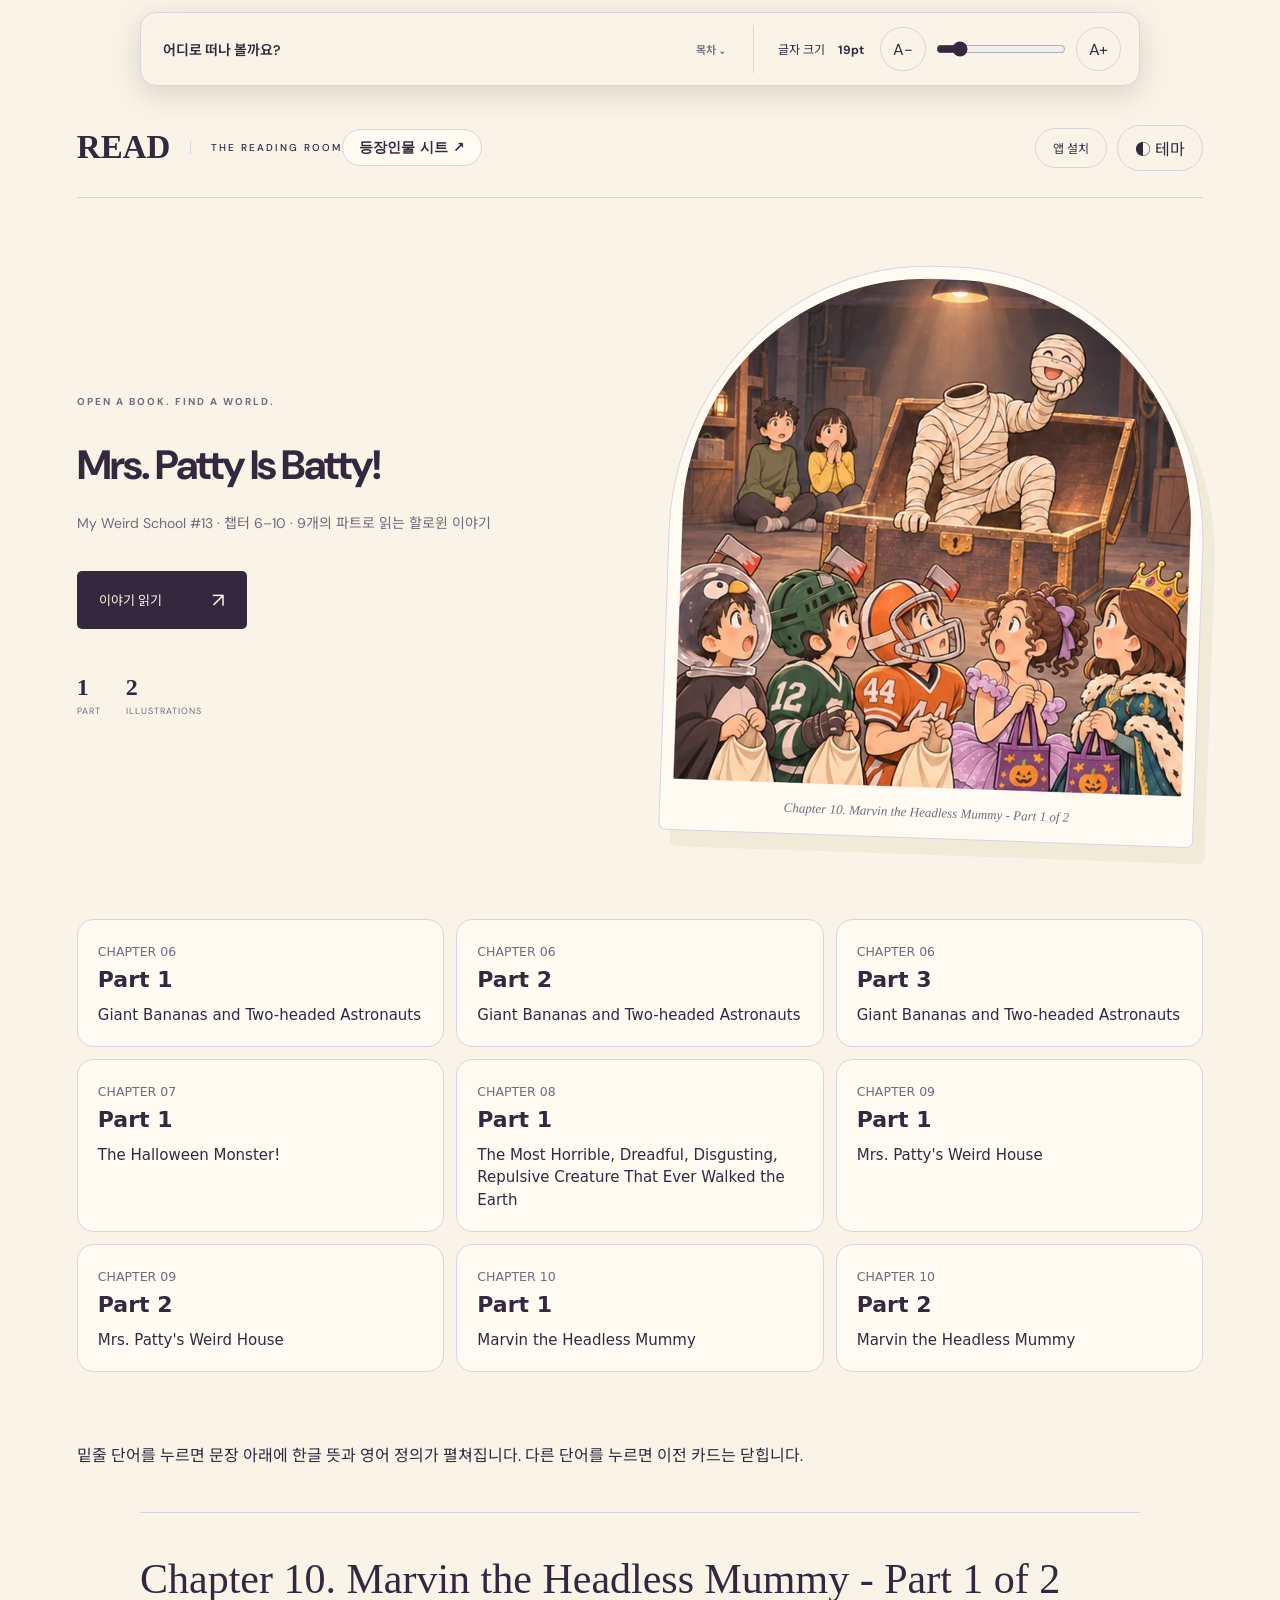
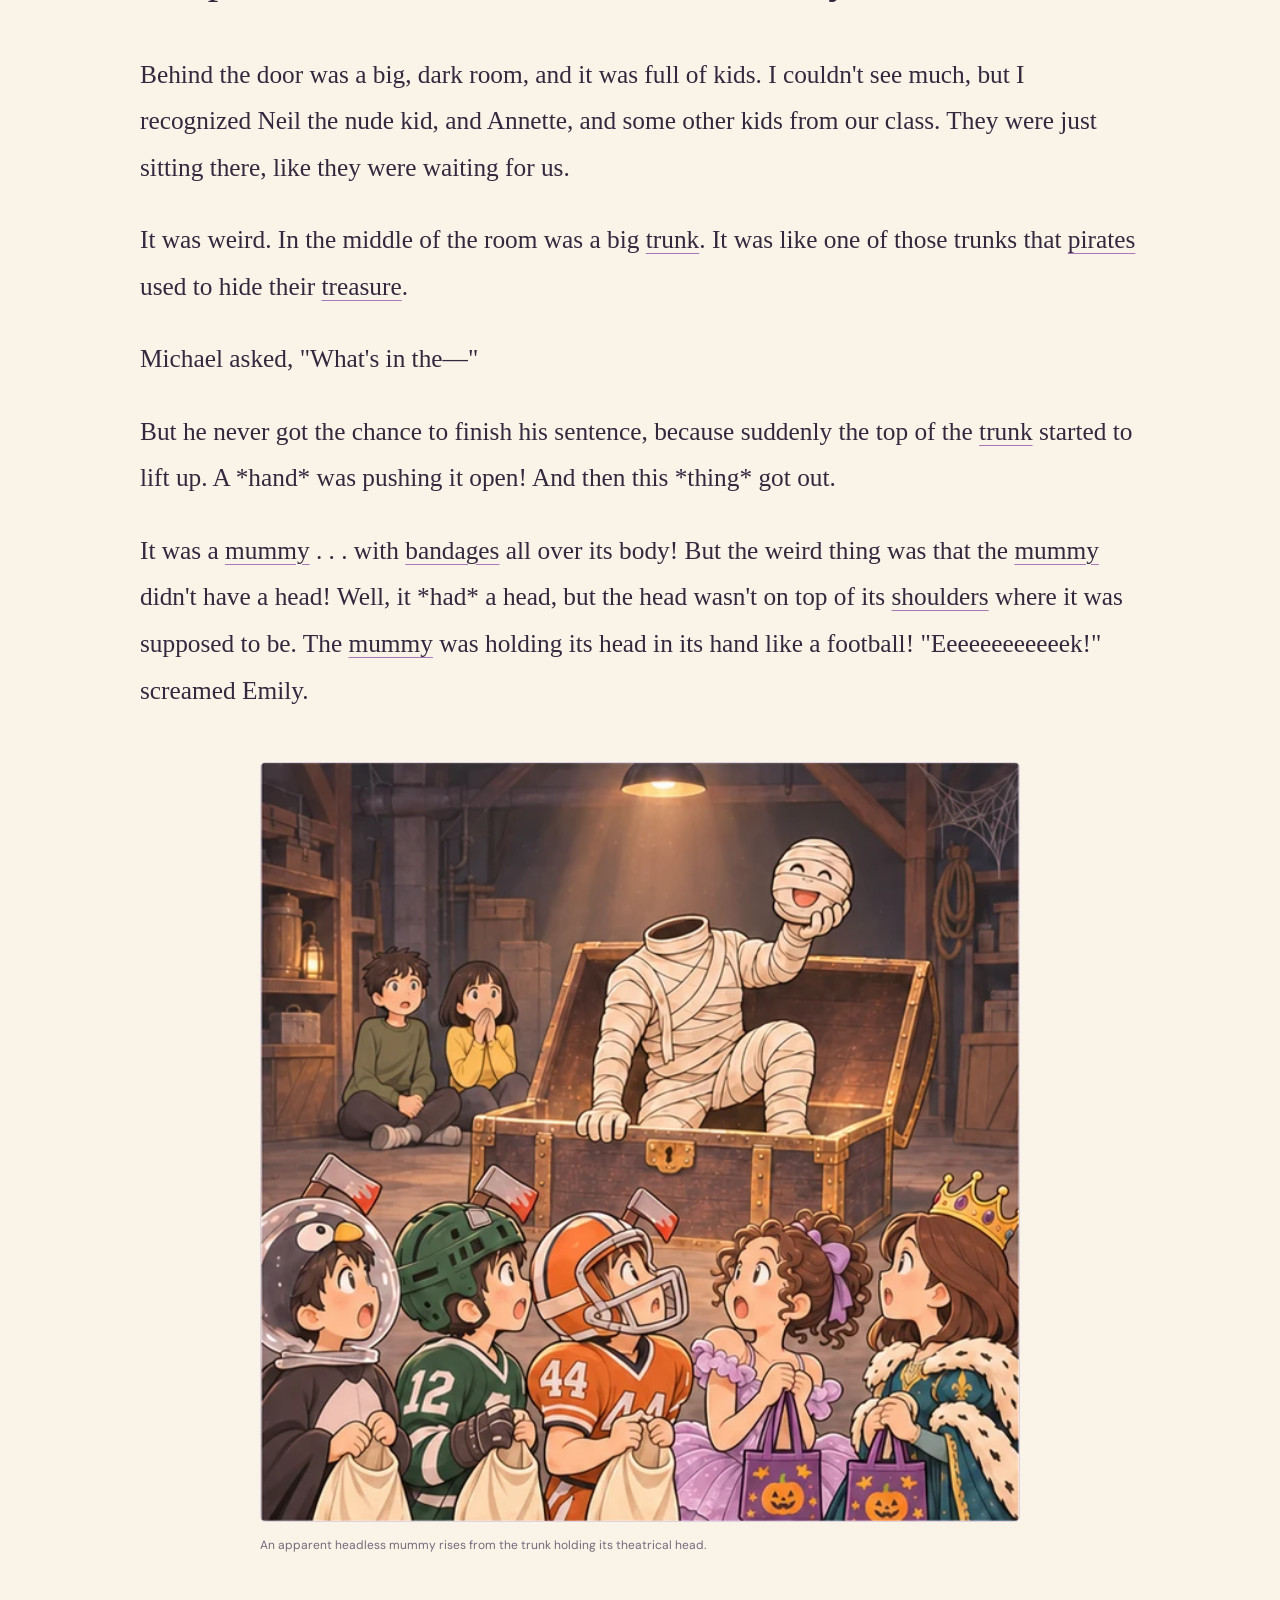
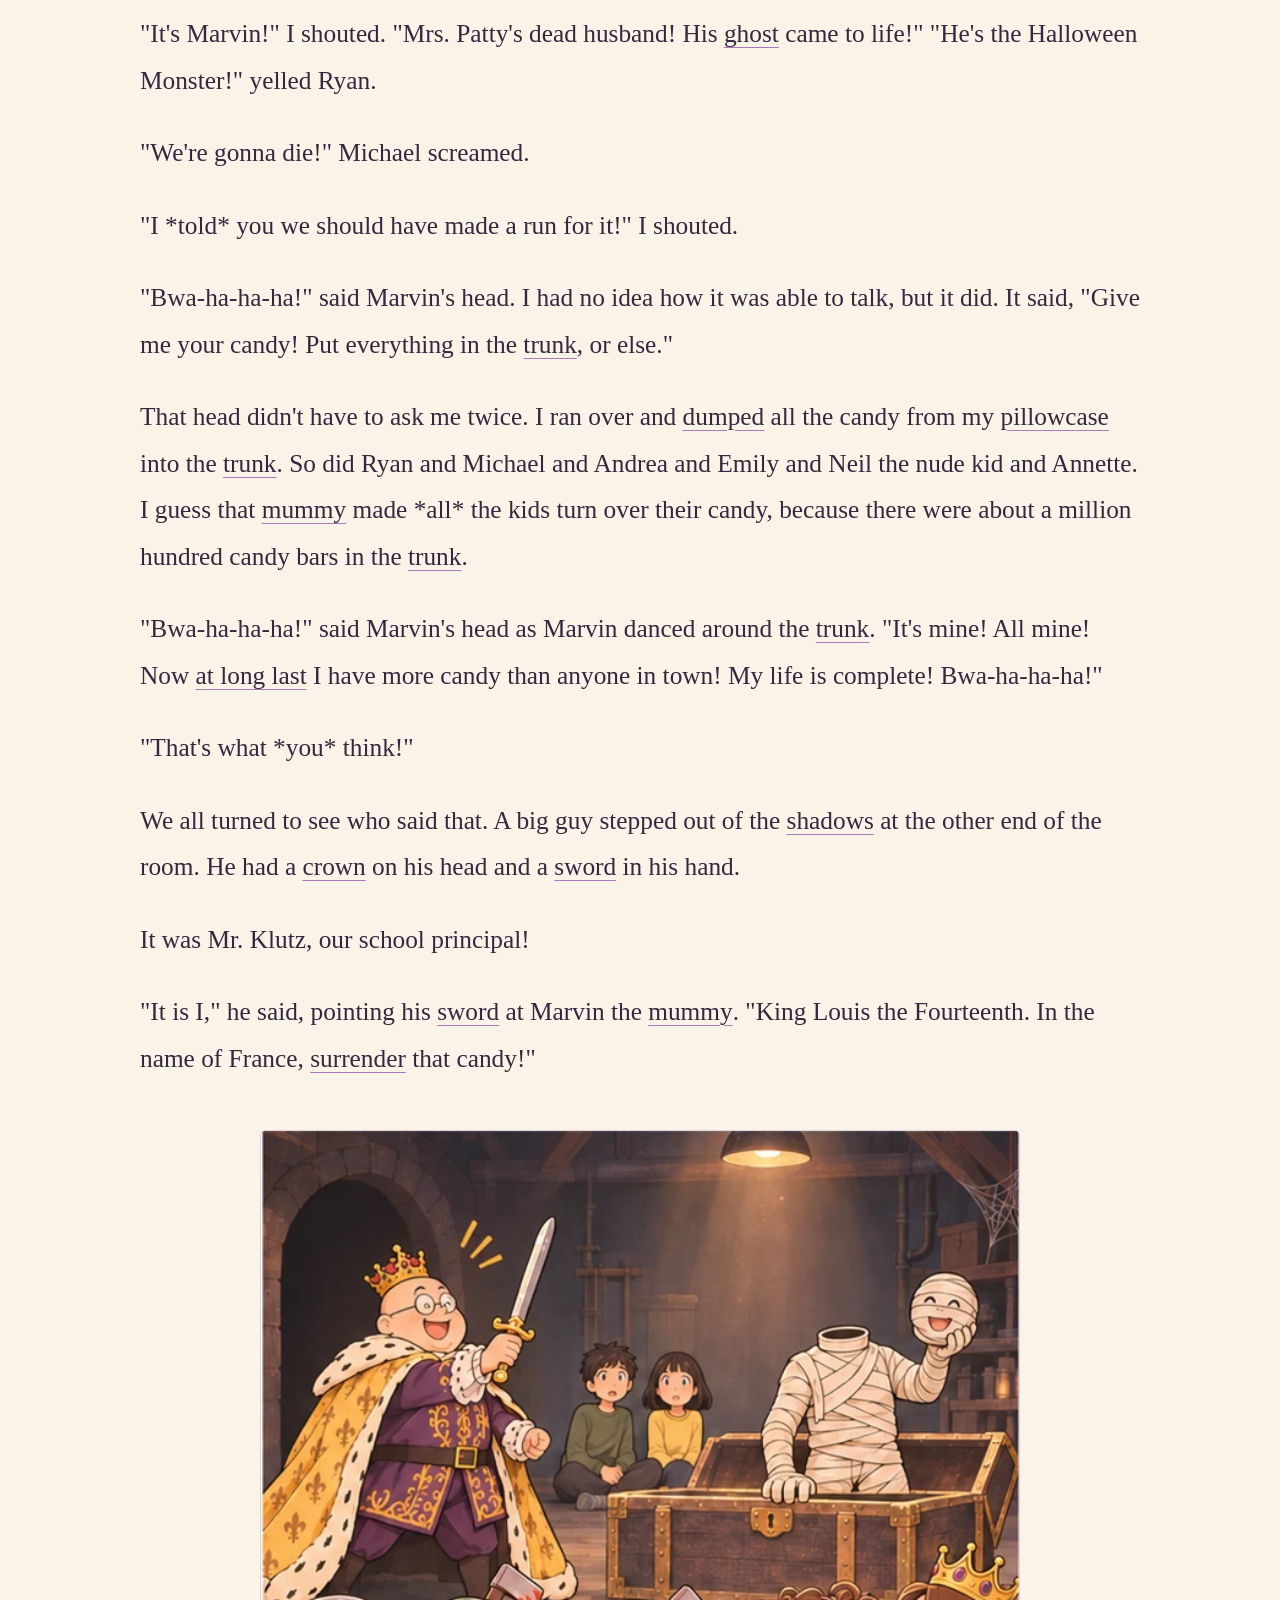
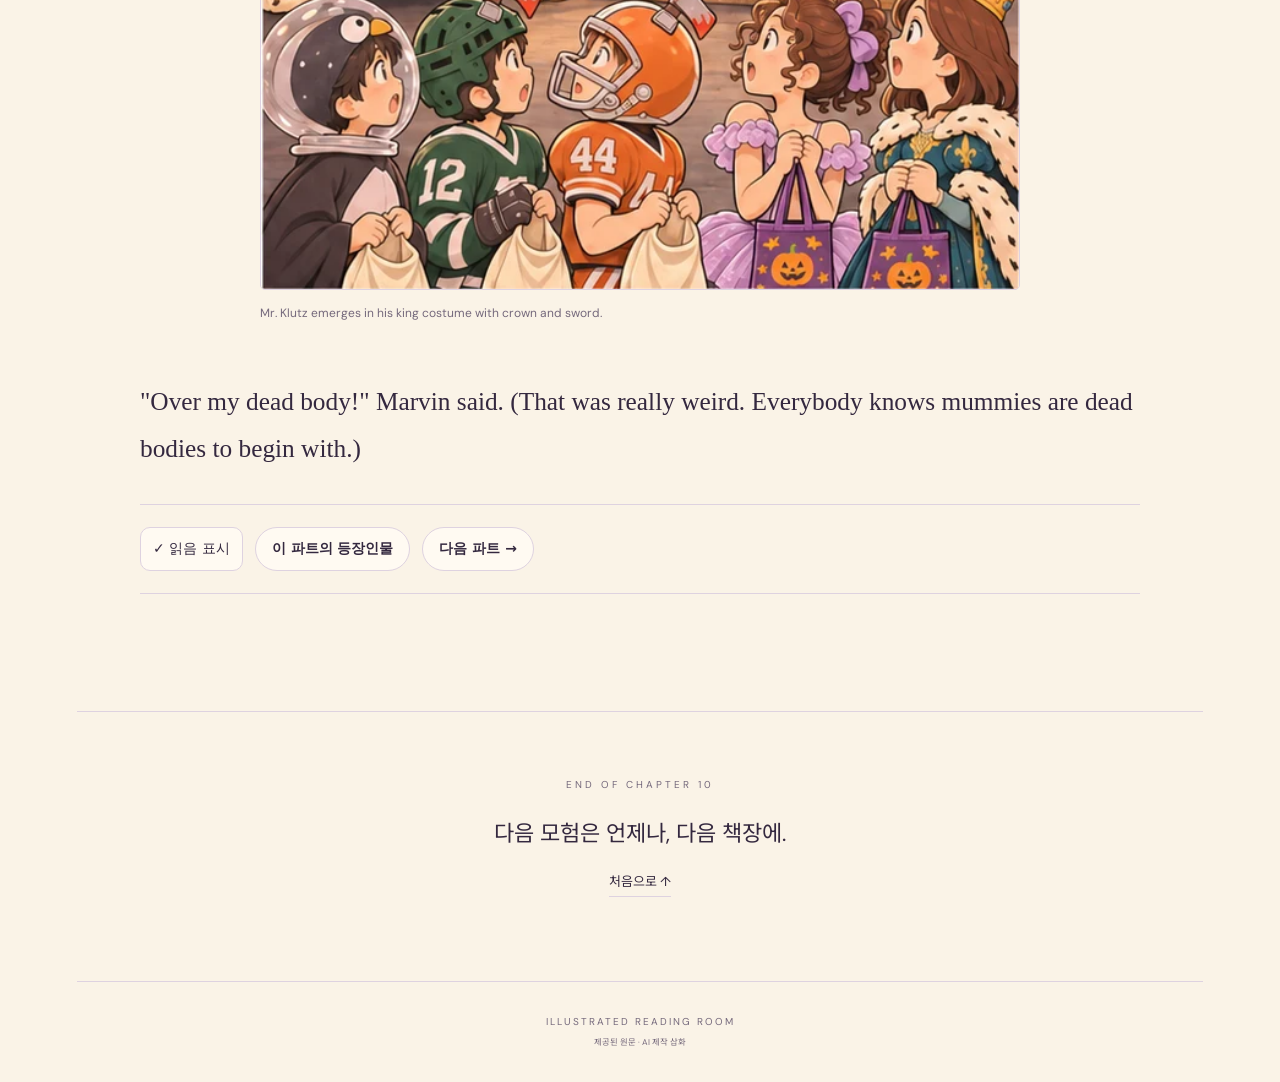
==== 10-1.html @ 30ceca42 "Add first sixteen 4x4 scene tiles and sentence-level illustration layout" ====
<!doctype html>
<html lang="ko" data-story-id="mws13-reading-room"><head><meta charset="utf-8"><meta name="viewport" content="width=device-width,initial-scale=1,viewport-fit=cover"><meta name="theme-color" content="#263e30"><meta name="description" content="My Weird School #13 · 챕터 6–10 · 9개의 파트로 읽는 할로윈 이야기"><title>Chapter 10. Marvin the Headless Mummy - Part 1 of 2 · MWS13</title><link rel="stylesheet" href="style.css?v=097e48c6ce68"><script src="app.js?v=097e48c6ce68" defer></script><script src="pwa.js?v=097e48c6ce68" defer></script><link rel="manifest" href="manifest.webmanifest"><meta name="mobile-web-app-capable" content="yes"><meta name="apple-mobile-web-app-capable" content="yes"><meta name="apple-mobile-web-app-title" content="MWS13 Reader"><meta name="apple-mobile-web-app-status-bar-style" content="black-translucent"><link rel="apple-touch-icon" href="assets/app-icon-180.png"><link rel="icon" type="image/png" sizes="192x192" href="assets/app-icon-192.png"></head>
<body><a class="skip" href="#chapter-008">본문으로 이동</a><div class="floating-reader" id="floating-reader" role="region" aria-label="독서 도구"><details class="chapter-menu" id="chapter-menu"><summary>어디로 떠나 볼까요?<span aria-hidden="true">목차 ⌄</span></summary><nav class="toc" aria-label="전체 이야기 목차"><div class="toc-book"><h3>Mrs. Patty Is Batty!</h3><div class="toc-links"><a href="6-1.html"><span>6-1</span>Chapter 6. Giant Bananas and Two-headed Astronauts</a><a href="6-2.html"><span>6-2</span>Chapter 6. Giant Bananas and Two-headed Astronauts</a><a href="6-3.html"><span>6-3</span>Chapter 6. Giant Bananas and Two-headed Astronauts</a><a href="7-1.html"><span>7-1</span>Chapter 7. The Halloween Monster!</a><a href="8-1.html"><span>8-1</span>Chapter 8. The Most Horrible, Dreadful, Disgusting, Repulsive Creature That Ever Walked the Earth</a><a href="9-1.html"><span>9-1</span>Chapter 9. Mrs. Patty&#x27;s Weird House</a><a href="9-2.html"><span>9-2</span>Chapter 9. Mrs. Patty&#x27;s Weird House</a><a href="10-1.html"><span>10-1</span>Chapter 10. Marvin the Headless Mummy</a><a href="10-2.html"><span>10-2</span>Chapter 10. Marvin the Headless Mummy</a></div></div></nav></details><div class="reading-tools"><div><label for="font-size">글자 크기 <output id="font-value" for="font-size">19pt</output></label></div><div class="size-controls"><button type="button" id="smaller" aria-label="글자 크기 줄이기">A−</button><input id="font-size" type="range" min="14" max="50" step="1" value="19" aria-label="본문 글자 크기"><button type="button" id="larger" aria-label="글자 크기 늘리기">A+</button></div></div></div>
<div class="shell"><header class="topbar"><a class="brand" href="index.html">READ<span>THE READING ROOM</span></a><a class="library-link" href="characters.html">등장인물 시트 ↗</a><button id="install-app" type="button">앱 설치</button><button id="theme" type="button" aria-label="어두운 테마로 전환">◐ <span>테마</span></button></header><main><div class="hero"><div class="hero-copy"><span class="eyebrow">OPEN A BOOK. FIND A WORLD.</span><h1 lang="en">Mrs. Patty Is Batty!</h1><p class="hero-desc">My Weird School #13 · 챕터 6–10 · 9개의 파트로 읽는 할로윈 이야기</p><a class="start" href="#chapter-008">이야기 읽기 <span>↗</span></a><div class="stats"><span><b>1</b> PART</span><span><b>2</b> ILLUSTRATIONS</span></div></div><div class="hero-art"><img src="assets/ch10-sc01.webp?v=097e48c6ce68" width="619" height="619" loading="eager" alt="An apparent headless mummy rises from the trunk holding its theatrical head."><span class="art-note">Chapter 10. Marvin the Headless Mummy - Part 1 of 2</span></div></div><section class="part-library" aria-label="파트별 읽기"><a class="part-card" href="6-1.html"><small>CHAPTER 06</small><strong>Part 1</strong>Giant Bananas and Two-headed Astronauts<small class="progress-label" data-part="MWS13_C06_P01"></small></a><a class="part-card" href="6-2.html"><small>CHAPTER 06</small><strong>Part 2</strong>Giant Bananas and Two-headed Astronauts<small class="progress-label" data-part="MWS13_C06_P02"></small></a><a class="part-card" href="6-3.html"><small>CHAPTER 06</small><strong>Part 3</strong>Giant Bananas and Two-headed Astronauts<small class="progress-label" data-part="MWS13_C06_P03"></small></a><a class="part-card" href="7-1.html"><small>CHAPTER 07</small><strong>Part 1</strong>The Halloween Monster!<small class="progress-label" data-part="MWS13_C07_P01"></small></a><a class="part-card" href="8-1.html"><small>CHAPTER 08</small><strong>Part 1</strong>The Most Horrible, Dreadful, Disgusting, Repulsive Creature That Ever Walked the Earth<small class="progress-label" data-part="MWS13_C08_P01"></small></a><a class="part-card" href="9-1.html"><small>CHAPTER 09</small><strong>Part 1</strong>Mrs. Patty&#x27;s Weird House<small class="progress-label" data-part="MWS13_C09_P01"></small></a><a class="part-card" href="9-2.html"><small>CHAPTER 09</small><strong>Part 2</strong>Mrs. Patty&#x27;s Weird House<small class="progress-label" data-part="MWS13_C09_P02"></small></a><a class="part-card" href="10-1.html"><small>CHAPTER 10</small><strong>Part 1</strong>Marvin the Headless Mummy<small class="progress-label" data-part="MWS13_C10_P01"></small></a><a class="part-card" href="10-2.html"><small>CHAPTER 10</small><strong>Part 2</strong>Marvin the Headless Mummy<small class="progress-label" data-part="MWS13_C10_P02"></small></a></section><p class="vocab-help">밑줄 단어를 누르면 문장 아래에 한글 뜻과 영어 정의가 펼쳐집니다. 다른 단어를 누르면 이전 카드는 닫힙니다.</p><article><section class="chapter" id="chapter-008" aria-labelledby="chapter-008-title" lang="en"><header class="chapter-head"><span>CHAPTER 08</span><h3 id="chapter-008-title">Chapter 10. Marvin the Headless Mummy - Part 1 of 2</h3></header><p class="story-text" id="p0121"><span class="reading-sentence">Behind the door was a big, dark room, and it was full of kids.</span><span class="reading-sentence"> I couldn&#x27;t see much, but I recognized Neil the nude kid, and Annette, and some other kids from our class.</span><span class="reading-sentence"> They were just sitting there, like they were waiting for us.</span></p><p class="story-text" id="p0122"><span class="reading-sentence">It was weird.</span><span class="reading-sentence"> In the middle of the room was a big <button type="button" class="vocab-word" data-vocab="trunk" aria-expanded="false" aria-controls="vocab-card">trunk</button>.</span><span class="reading-sentence"> It was like one of those trunks that <button type="button" class="vocab-word" data-vocab="pirates" aria-expanded="false" aria-controls="vocab-card">pirates</button> used to hide their <button type="button" class="vocab-word" data-vocab="treasure" aria-expanded="false" aria-controls="vocab-card">treasure</button>.</span></p><p class="story-text" id="p0123"><span class="reading-sentence">Michael asked, &quot;What&#x27;s in the—&quot;</span></p><p class="story-text" id="p0124"><span class="reading-sentence">But he never got the chance to finish his sentence, because suddenly the top of the <button type="button" class="vocab-word" data-vocab="trunk" aria-expanded="false" aria-controls="vocab-card">trunk</button> started to lift up.</span><span class="reading-sentence"> A *hand* was pushing it open!</span><span class="reading-sentence"> And then this *thing* got out.</span></p><p class="story-text" id="p0125"><span class="reading-sentence">It was a <button type="button" class="vocab-word" data-vocab="mummy" aria-expanded="false" aria-controls="vocab-card">mummy</button> . . . with <button type="button" class="vocab-word" data-vocab="bandages" aria-expanded="false" aria-controls="vocab-card">bandages</button> all over its body!</span><span class="reading-sentence"> But the weird thing was that the <button type="button" class="vocab-word" data-vocab="mummy" aria-expanded="false" aria-controls="vocab-card">mummy</button> didn&#x27;t have a head!</span><span class="reading-sentence"> Well, it *had* a head, but the head wasn&#x27;t on top of its <button type="button" class="vocab-word" data-vocab="shoulders" aria-expanded="false" aria-controls="vocab-card">shoulders</button> where it was supposed to be.</span><span class="reading-sentence"> The <button type="button" class="vocab-word" data-vocab="mummy" aria-expanded="false" aria-controls="vocab-card">mummy</button> was holding its head in its hand like a football!</span><span class="reading-sentence"> &quot;Eeeeeeeeeeeek!&quot; screamed Emily.</span></p><figure><a href="assets/ch10-sc01.webp?v=097e48c6ce68" target="_blank" rel="noopener"><img src="assets/ch10-sc01.webp?v=097e48c6ce68" width="619" height="619" loading="lazy" alt="An apparent headless mummy rises from the trunk holding its theatrical head."></a><figcaption>An apparent headless mummy rises from the trunk holding its theatrical head.</figcaption></figure><p class="story-text" id="p0126"><span class="reading-sentence">&quot;It&#x27;s Marvin!&quot; I shouted.</span><span class="reading-sentence"> &quot;Mrs. Patty&#x27;s dead husband!</span><span class="reading-sentence"> His <button type="button" class="vocab-word" data-vocab="ghost" aria-expanded="false" aria-controls="vocab-card">ghost</button> came to life!&quot;</span><span class="reading-sentence"> &quot;He&#x27;s the Halloween Monster!&quot; yelled Ryan.</span></p><p class="story-text" id="p0127"><span class="reading-sentence">&quot;We&#x27;re gonna die!&quot; Michael screamed.</span></p><p class="story-text" id="p0128"><span class="reading-sentence">&quot;I *told* you we should have made a run for it!&quot; I shouted.</span></p><p class="story-text" id="p0129"><span class="reading-sentence">&quot;Bwa-ha-ha-ha!&quot; said Marvin&#x27;s head.</span><span class="reading-sentence"> I had no idea how it was able to talk, but it did.</span><span class="reading-sentence"> It said, &quot;Give me your candy!</span><span class="reading-sentence"> Put everything in the <button type="button" class="vocab-word" data-vocab="trunk" aria-expanded="false" aria-controls="vocab-card">trunk</button>, or else.&quot;</span></p><p class="story-text" id="p0130"><span class="reading-sentence">That head didn&#x27;t have to ask me twice.</span><span class="reading-sentence"> I ran over and <button type="button" class="vocab-word" data-vocab="dumped" aria-expanded="false" aria-controls="vocab-card">dumped</button> all the candy from my <button type="button" class="vocab-word" data-vocab="pillowcase" aria-expanded="false" aria-controls="vocab-card">pillowcase</button> into the <button type="button" class="vocab-word" data-vocab="trunk" aria-expanded="false" aria-controls="vocab-card">trunk</button>.</span><span class="reading-sentence"> So did Ryan and Michael and Andrea and Emily and Neil the nude kid and Annette.</span><span class="reading-sentence"> I guess that <button type="button" class="vocab-word" data-vocab="mummy" aria-expanded="false" aria-controls="vocab-card">mummy</button> made *all* the kids turn over their candy, because there were about a million hundred candy bars in the <button type="button" class="vocab-word" data-vocab="trunk" aria-expanded="false" aria-controls="vocab-card">trunk</button>.</span></p><p class="story-text" id="p0131"><span class="reading-sentence">&quot;Bwa-ha-ha-ha!&quot; said Marvin&#x27;s head as Marvin danced around the <button type="button" class="vocab-word" data-vocab="trunk" aria-expanded="false" aria-controls="vocab-card">trunk</button>.</span><span class="reading-sentence"> &quot;It&#x27;s mine!</span><span class="reading-sentence"> All mine!</span><span class="reading-sentence"> Now <button type="button" class="vocab-word" data-vocab="at long last" aria-expanded="false" aria-controls="vocab-card">at long last</button> I have more candy than anyone in town!</span><span class="reading-sentence"> My life is complete!</span><span class="reading-sentence"> Bwa-ha-ha-ha!&quot;</span></p><p class="story-text" id="p0132"><span class="reading-sentence">&quot;That&#x27;s what *you* think!&quot;</span></p><p class="story-text" id="p0133"><span class="reading-sentence">We all turned to see who said that.</span><span class="reading-sentence"> A big guy stepped out of the <button type="button" class="vocab-word" data-vocab="shadows" aria-expanded="false" aria-controls="vocab-card">shadows</button> at the other end of the room.</span><span class="reading-sentence"> He had a <button type="button" class="vocab-word" data-vocab="crown" aria-expanded="false" aria-controls="vocab-card">crown</button> on his head and a <button type="button" class="vocab-word" data-vocab="sword" aria-expanded="false" aria-controls="vocab-card">sword</button> in his hand.</span></p><p class="story-text" id="p0134"><span class="reading-sentence">It was Mr. Klutz, our school principal!</span></p><p class="story-text" id="p0135"><span class="reading-sentence">&quot;It is I,&quot; he said, pointing his <button type="button" class="vocab-word" data-vocab="sword" aria-expanded="false" aria-controls="vocab-card">sword</button> at Marvin the <button type="button" class="vocab-word" data-vocab="mummy" aria-expanded="false" aria-controls="vocab-card">mummy</button>.</span><span class="reading-sentence"> &quot;King Louis the Fourteenth.</span><span class="reading-sentence"> In the name of France, <button type="button" class="vocab-word" data-vocab="surrender" aria-expanded="false" aria-controls="vocab-card">surrender</button> that candy!&quot;</span></p><figure><a href="assets/ch10-sc02.webp?v=097e48c6ce68" target="_blank" rel="noopener"><img src="assets/ch10-sc02.webp?v=097e48c6ce68" width="619" height="619" loading="lazy" alt="Mr. Klutz emerges in his king costume with crown and sword."></a><figcaption>Mr. Klutz emerges in his king costume with crown and sword.</figcaption></figure><p class="story-text" id="p0136"><span class="reading-sentence">&quot;Over my dead body!&quot; Marvin said.</span><span class="reading-sentence"> (That was really weird.</span><span class="reading-sentence"> Everybody knows mummies are dead bodies to begin with.)</span></p><div class="part-finish"><button class="check-read" data-complete="MWS13_C10_P01">✓ 읽음 표시</button><a class="library-link" href="characters.html?part=MWS13_C10_P01">이 파트의 등장인물</a><a class="library-link" href="10-2.html">다음 파트 →</a></div></section></article><div class="end-note"><span>END OF CHAPTER 10</span><p>다음 모험은 언제나, 다음 책장에.</p><a href="#">처음으로 ↑</a></div></main><footer>ILLUSTRATED READING ROOM<br><small>제공된 원문 · AI 제작 삽화</small></footer></div>
<dialog id="install-help" aria-labelledby="install-title"><h2 id="install-title">내 독서 앱으로 설치하기</h2><p id="install-instructions"></p><p class="install-note">설치 후 홈 화면이나 바탕 화면의 앱 아이콘을 눌러 열어 주세요.</p><div class="install-buttons"><button type="button" id="read-fullscreen" hidden>전체화면으로 읽기</button><form method="dialog"><button>닫기</button></form></div></dialog><script src="vocabulary.js" defer></script><script src="parts.js" defer></script></body></html>
---- style.css ----
@import url('https://fonts.googleapis.com/css2?family=DM+Sans:wght@400;500;600;700&family=Noto+Sans+KR:wght@400;500;600;700;800&display=swap');
:root{--paper:#f7f4e9;--ink:#263e30;--muted:#778071;--line:#d6dbca;--accent:#d6e17b;--card:#eeeedf;--reading:19pt;color-scheme:light}*{box-sizing:border-box}html{scroll-behavior:smooth;scroll-padding-top:24px}body{margin:0;background:var(--paper);color:var(--ink);font-family:'DM Sans','Noto Sans KR',sans-serif}body.dark{--paper:#19251e;--ink:#e8ecdf;--muted:#abb8a5;--line:#3e5143;--accent:#c7d777;--card:#23332a;color-scheme:dark}a{color:inherit;text-decoration:none}button,input{font:inherit}button{cursor:pointer;color:inherit;background:transparent;border:1px solid var(--line);border-radius:30px;padding:10px 17px}button:hover{background:var(--card)}button:disabled{opacity:.35;cursor:default}:focus-visible{outline:3px solid #b3783f;outline-offset:5px}.shell{max-width:1440px;margin:auto;padding:0 6%}.topbar{height:100px;display:flex;align-items:center;justify-content:space-between;border-bottom:1px solid var(--line)}.brand{font-family:Georgia,serif;font-weight:bold;font-size:33px;display:flex;align-items:center;gap:20px}.brand span{font-family:'DM Sans',sans-serif;font-size:10px;letter-spacing:2px;font-weight:500;border-left:1px solid var(--line);padding-left:20px}.hero{display:grid;grid-template-columns:1fr 1fr;align-items:center;gap:5%;padding:68px 0 80px}.eyebrow,.section-label>span{font-size:10px;letter-spacing:2px;font-weight:700;color:var(--muted)}h1{font-size:clamp(30px,3.2vw,47px);line-height:1.5;letter-spacing:-2px;margin:25px 0 0}.hero-en{font-family:Georgia,serif;font-style:italic;font-size:clamp(26px,3vw,42px);margin:12px 0 26px;color:var(--muted)}.hero-desc{font-size:14px;line-height:1.9;color:var(--muted)}.start{display:inline-flex;gap:50px;align-items:center;background:var(--ink);color:var(--paper);padding:16px 22px;border-radius:5px;margin-top:20px;font-size:13px}.start span{font-size:20px}.stats{display:flex;gap:25px;margin-top:45px;font-size:9px;letter-spacing:1px;color:var(--muted)}.stats b{font-family:Georgia,serif;font-size:24px;color:var(--ink);display:block;letter-spacing:0;margin-bottom:4px}.hero-art{position:relative;transform:rotate(2deg);padding:12px;background:var(--card);border:1px solid var(--line);border-radius:48% 48% 7px 7px;box-shadow:12px 16px 0 #a8b58222}.hero-art img{width:100%;height:auto;display:block;aspect-ratio:1;object-fit:cover;border-radius:48% 48% 3px 3px}.art-note{display:block;font-family:Georgia,serif;font-style:italic;text-align:center;font-size:13px;padding:17px 5px 5px;color:var(--muted)}.toc{border-top:1px solid var(--line);padding:45px 0 38px}.section-label h2{font-size:24px;letter-spacing:-1px;margin:10px 0 30px}.toc-book{margin-top:28px}.toc-book h3{font-size:12px;letter-spacing:1px;font-weight:600}.toc-links{display:grid;grid-template-columns:repeat(3,1fr);gap:0 25px}.toc-links a{padding:13px 0;border-bottom:1px solid var(--line);font-family:Georgia,serif;font-size:14px;display:flex;gap:15px;align-items:center}.toc-links a:hover{color:#a76936}.toc-links span{font-family:'DM Sans',sans-serif;color:var(--muted);font-size:10px}.reading-tools{display:flex;justify-content:space-between;align-items:center;gap:20px;padding:26px;background:var(--card);border-radius:7px;margin:12px 0 80px}.reading-tools label{display:block;margin-top:9px;font-size:13px}output{margin-left:10px;font-weight:700}.size-controls{display:flex;align-items:center;gap:12px}.size-controls input{width:180px;accent-color:var(--ink)}article{max-width:1000px;margin:auto}.book-intro{padding:65px 0;border-top:1px solid var(--line);margin-top:80px}.book-intro>span{font-size:11px;letter-spacing:3px}.book-intro h2{font:clamp(36px,5vw,64px)/1.15 Georgia,serif;max-width:650px;margin:20px 0}.book-intro p{font-size:13px;color:var(--muted)}.chapter{padding:30px 0 85px;scroll-margin-top:25px}.chapter-head{margin-bottom:45px;border-top:1px solid var(--line);padding-top:24px}.chapter-head>span{font-size:10px;letter-spacing:2px;color:var(--muted)}.chapter-head h3{font:clamp(29px,4vw,44px)/1.25 Georgia,serif;margin:16px 0}.story-text{font-family:Georgia,'Times New Roman',serif;font-size:var(--reading);line-height:1.85;overflow-wrap:anywhere;white-space:pre-line;margin:0 0 1em}figure{max-width:760px;margin:48px auto 55px}figure img{display:block;width:100%;height:auto;border-radius:5px;border:1px solid var(--line)}figcaption{font-size:12px;line-height:1.7;color:var(--muted);margin-top:13px}figcaption span{font-size:9px;letter-spacing:2px;margin-right:8px}.end-note{text-align:center;padding:60px 0 90px;border-top:1px solid var(--line)}.end-note span{font-size:10px;letter-spacing:3px;color:var(--muted)}.end-note p{font-size:22px}.end-note a{font-size:13px;border-bottom:1px solid var(--line);padding-bottom:6px}footer{text-align:center;border-top:1px solid var(--line);padding:30px;font-size:10px;letter-spacing:2px;line-height:2;color:var(--muted)}footer small{letter-spacing:0}.skip{position:absolute;top:-100px}.skip:focus{top:10px;background:var(--accent);padding:15px;z-index:10}@media(max-width:700px){.shell{padding:0 22px}.topbar{height:76px}.brand{font-size:27px;gap:12px}.brand span{font-size:8px;padding-left:12px;letter-spacing:1px}.hero{grid-template-columns:1fr;padding:45px 0;gap:40px}.hero-art{max-width:440px;width:100%;margin:auto}.hero-copy h1{font-size:34px}.hero-en{font-size:33px}.stats{margin-top:30px;gap:35px}.toc-links{grid-template-columns:repeat(2,minmax(0,1fr));gap:0 16px}.toc-links a{font-size:12px;gap:8px}.reading-tools{padding:20px;flex-direction:column;align-items:flex-start;margin-bottom:40px}.size-controls{width:100%}.size-controls input{flex:1;min-width:0}.book-intro{margin-top:30px;padding:40px 0}.chapter{padding-bottom:45px}figure{margin:32px 0}.hero-desc{font-size:13px}.chapter-head{margin-bottom:30px}}@media(prefers-reduced-motion:reduce){html{scroll-behavior:auto}}
/* Always-available reading controls */
.floating-reader{position:fixed;z-index:100;top:12px;left:50%;transform:translateX(-50%);width:min(1000px,calc(100% - 32px));display:flex;align-items:center;gap:24px;padding:12px 18px;background:var(--paper);border:1px solid var(--line);border-radius:16px;box-shadow:0 8px 30px #15261b26}
.chapter-menu{position:relative;flex:1;min-width:0}
.chapter-menu summary{display:flex;align-items:center;justify-content:space-between;gap:20px;cursor:pointer;list-style:none;font-size:14px;font-weight:600;padding:10px 4px}
.chapter-menu summary::-webkit-details-marker{display:none}
.chapter-menu summary>span{color:var(--muted);font-size:11px;white-space:nowrap}
.chapter-menu[open] summary>span{color:var(--ink)}
.floating-reader .toc{position:absolute;left:-18px;top:calc(100% + 20px);width:min(520px,calc(100vw - 32px));max-height:min(65vh,560px);overflow-y:auto;overscroll-behavior:contain;padding:12px 22px 22px;margin:0;border:1px solid var(--line);border-radius:14px;background:var(--paper);box-shadow:0 12px 36px #15261b26}
.floating-reader .toc-book{margin-top:10px}
.floating-reader .toc-links{grid-template-columns:repeat(2,minmax(0,1fr));gap:0 20px}
.floating-reader .reading-tools{flex:none;margin:0;padding:0 0 0 24px;border-left:1px solid var(--line);border-radius:0;background:transparent;gap:16px}
.floating-reader .reading-tools label{margin:0;font-size:12px;white-space:nowrap}
.floating-reader .size-controls{gap:8px;width:auto}
.floating-reader .size-controls button{padding:8px 12px;min-height:40px}
.floating-reader .size-controls input{width:130px;min-height:32px}
.shell{padding-top:90px}
html{scroll-padding-top:120px}
.chapter{scroll-margin-top:12px}
.skip:focus{top:100px;z-index:101}
@media(max-width:700px){
 .floating-reader{top:8px;width:calc(100% - 24px);padding:8px 14px;display:block;border-radius:13px}
 .chapter-menu summary{padding:5px 0 10px;font-size:13px;min-height:36px}
 .floating-reader .reading-tools{border-left:0;border-top:1px solid var(--line);padding:8px 0 0;display:flex;flex-direction:row;align-items:center;gap:10px}
 .floating-reader .reading-tools label{font-size:11px}
 .floating-reader output{margin-left:5px}
 .floating-reader .size-controls{flex:1;min-width:0;gap:6px}
 .floating-reader .size-controls input{flex:1;width:50px;min-width:0}
 .floating-reader .size-controls button{padding:7px 10px;font-size:12px}
 .floating-reader .toc{left:-14px;top:calc(100% + 63px);width:calc(100vw - 24px);max-height:calc(100dvh - 155px);padding:12px 16px 18px}
 .shell{padding-top:122px}
 html{scroll-padding-top:145px}
 .skip:focus{top:125px}
}
/* Installed app and installation help */
.floating-reader{top:calc(12px + env(safe-area-inset-top,0px))}
.shell{padding-top:calc(90px + env(safe-area-inset-top,0px));padding-bottom:env(safe-area-inset-bottom,0px)}
html{scroll-padding-top:calc(120px + env(safe-area-inset-top,0px))}
#install-app{font-size:12px;margin-left:auto;margin-right:10px}
#install-app[hidden],#read-fullscreen[hidden]{display:none}
#install-help{color:var(--ink);background:var(--paper);border:1px solid var(--line);border-radius:18px;padding:28px;width:min(440px,calc(100% - 36px));max-height:80dvh;overflow:auto;box-shadow:0 20px 80px #0004}
#install-help::backdrop{background:#15261b99}
#install-help h2{font-size:20px;margin:0 0 18px;line-height:1.5}
#install-help p{font-size:14px;line-height:1.9}
#install-help .install-note{font-size:12px;color:var(--muted)}
.install-buttons{display:flex;flex-wrap:wrap;justify-content:flex-end;gap:10px;margin-top:24px}
.install-buttons form{margin:0}
@media(max-width:700px){
 .floating-reader{top:calc(8px + env(safe-area-inset-top,0px))}
 .shell{padding-top:calc(122px + env(safe-area-inset-top,0px))}
 html{scroll-padding-top:calc(145px + env(safe-area-inset-top,0px))}
 #install-app{font-size:11px;padding:9px 11px;margin-right:6px}
 .topbar .brand span{display:none}
}
@media(display-mode:fullscreen),(display-mode:standalone){#install-app{display:none}}


/* Responsive reading layout and safe-area-aware floating controls. */
:root{--reader-bar-bottom:100px}
html{-webkit-text-size-adjust:100%;text-size-adjust:100%;scroll-padding-top:calc(var(--reader-bar-bottom) + 18px)}
.shell{padding-top:calc(var(--reader-bar-bottom) + 12px);padding-left:max(22px,env(safe-area-inset-left));padding-right:max(22px,env(safe-area-inset-right))}
.floating-reader{max-width:1000px}
.chapter-menu{position:static}
.floating-reader .toc{left:0;right:0;top:calc(100% + 8px);width:auto;max-height:calc(100dvh - var(--reader-bar-bottom) - 24px);scrollbar-gutter:stable}
.floating-reader .toc-links a{min-height:48px;font-family:'Noto Sans KR',sans-serif;line-height:1.6}
.floating-reader .size-controls button{min-width:44px;min-height:44px;touch-action:manipulation}
.floating-reader .size-controls input{min-height:44px;cursor:pointer}
.chapter-menu summary{min-height:44px}
article,.hero-copy,.chapter,.system-message{min-width:0}
.story-text{line-height:1.85}
figure a{display:block}
img{max-width:100%}
.skip:focus{top:calc(var(--reader-bar-bottom) + 8px)}
@media(min-width:701px){.shell{padding-left:6%;padding-right:6%}}
@media(max-width:700px){
 :root{--reading:16pt;--reader-bar-bottom:120px}
 .floating-reader{left:max(12px,env(safe-area-inset-left));right:max(12px,env(safe-area-inset-right));width:auto;transform:none;padding:4px 12px 6px;border-radius:12px}
 .chapter-menu summary{padding:0 2px;font-size:13px;gap:12px}
 .floating-reader .reading-tools{padding:2px 0 0;gap:10px}
 .floating-reader .reading-tools label{font-size:12px}
 .floating-reader .size-controls{gap:4px}
 .floating-reader .size-controls button{padding:0;font-size:13px}
 .floating-reader .size-controls input{width:100%;flex:1;min-width:30px;margin:0 4px}
 .floating-reader .toc{padding:10px 16px 16px;max-height:calc(100dvh - var(--reader-bar-bottom) - 20px)}
 .floating-reader .toc-links{grid-template-columns:1fr;gap:0}
 .floating-reader .toc-links a{font-size:14px;gap:14px;padding:10px 0}
 .topbar{height:64px;gap:8px}
 .topbar .brand{font-size:24px;letter-spacing:2px;white-space:nowrap}
 .topbar button{min-height:44px}
 #install-app{font-size:12px;padding:8px 12px}
 #theme{font-size:12px;padding:8px 12px;white-space:nowrap}
 .hero{padding:30px 0 40px;gap:28px}
 .hero h1{font-size:56px;line-height:1.25;margin-top:18px}
 .hero .eyebrow{font-size:9px;letter-spacing:1.5px}
 .hero-desc{font-size:17px;margin:14px 0;line-height:1.65;overflow-wrap:anywhere}
 .start{margin-top:12px;min-height:48px;padding:12px 20px}
 .stats{margin-top:24px;gap:32px}
 .hero-art{padding:7px;box-shadow:5px 7px 0 #a8b58222}
 .art-note{font-size:12px;padding:12px 4px 5px}
 .chapter{padding:18px 0 38px;scroll-margin-top:8px}
 .chapter-head{padding-top:20px;margin-bottom:26px}
 .chapter-head h3{font-size:27px;line-height:1.45;word-break:keep-all;overflow-wrap:anywhere}
 .story-text{margin-bottom:1em;line-height:1.85;letter-spacing:-.02em}
 .system-message{padding:14px 12px;border-left-width:2px;line-height:1.8;word-break:normal;overflow-wrap:anywhere}
 .scene-break{padding:12px}
 figure{margin:28px 0 34px}
 figure img{border-radius:3px}
 figcaption{font-size:11px;line-height:1.65;margin-top:9px;overflow-wrap:anywhere}
 .end-note{padding:36px 0 48px}
 .end-note p{font-size:18px;line-height:1.7;word-break:keep-all}
 footer{padding:24px 0;font-size:10px;letter-spacing:1px;overflow-wrap:anywhere}
 footer>a{display:inline-flex;align-items:center;min-height:44px;font-size:12px;letter-spacing:0}
 #install-help{padding:22px;max-height:calc(100dvh - 40px - env(safe-area-inset-top) - env(safe-area-inset-bottom))}
 .install-buttons button{min-height:44px}
}
@media(max-width:350px){
 .shell{padding-left:max(16px,env(safe-area-inset-left));padding-right:max(16px,env(safe-area-inset-right))}
 .floating-reader .reading-tools{gap:6px}
 .floating-reader .reading-tools label{font-size:11px}
 .floating-reader .size-controls input{margin:0 2px}
 .hero h1{font-size:50px}
}

:root{--paper:#faf3e7;--ink:#34283f;--muted:#75697c;--line:#ded2e0;--accent:#a54524;--card:#fffaf2}

.library-link{display:inline-flex;align-items:center;gap:.5rem;border:1px solid var(--line);border-radius:99px;padding:.55rem 1rem;color:var(--ink);font:600 14px system-ui;text-decoration:none;background:var(--card)}
.part-library{display:grid;grid-template-columns:repeat(3,minmax(0,1fr));gap:12px;margin:0 0 70px}.part-card{border:1px solid var(--line);padding:20px;border-radius:16px;text-decoration:none;background:var(--card);color:var(--ink);font:15px/1.5 system-ui}.part-card strong{display:block;font-size:22px;margin-bottom:8px}.part-card small{color:var(--muted)}.part-actions{display:flex;flex-wrap:wrap;gap:10px;margin:24px 0}.chapter-head>span{display:none}.chapter-head h3{font-size:clamp(26px,4vw,42px)}.topbar{flex-wrap:wrap}.story-text{white-space:pre-line}.part-finish{margin:32px 0;border-block:1px solid var(--line);padding:22px 0;display:flex;gap:12px;flex-wrap:wrap}.check-read{font:14px system-ui;padding:12px;border:1px solid var(--line);border-radius:10px;background:var(--card);color:var(--ink);cursor:pointer}.sheet-count{font:14px system-ui;color:var(--muted)}
@media(max-width:700px){.part-library{grid-template-columns:1fr 1fr}.part-card{padding:14px}.part-card strong{font-size:18px}.topbar .brand{margin-right:auto}.library-link{font-size:12px;padding:.5rem .7rem}}@media print{.floating-reader,.topbar,.part-library,.part-actions,.part-finish{display:none!important}}
.vocab-word{font:inherit;color:inherit;background:none;border:0;border-radius:0;padding:0;margin:0;text-decoration:underline;text-decoration-color:#a977ba;text-decoration-thickness:1px;text-underline-offset:.2em;cursor:pointer;display:inline}.vocab-word:hover,.vocab-word.selected{color:var(--accent);text-decoration-thickness:2px}.vocab-word:focus-visible{outline:2px solid var(--accent);outline-offset:3px}.vocab-card{display:block;position:relative;white-space:normal;border:1px solid var(--line);border-left:4px solid #9773ab;border-radius:12px;background:var(--card);padding:20px 22px;margin:18px 0 22px;box-shadow:0 8px 24px #3820420b;font:16px/1.6 system-ui;text-indent:0;animation:card-in .16s ease-out}.vocab-card[hidden]{display:none}.vocab-card strong{display:block;font-size:20px;padding-right:65px;color:var(--ink)}.vocab-ko{display:block;margin:7px 0;font-weight:650;color:var(--accent)}.vocab-definition{display:block;color:var(--muted)}.vocab-close{position:absolute;right:14px;top:15px;background:transparent;border:0;color:var(--muted);font:13px system-ui;cursor:pointer;padding:6px}.reading-sentence{white-space:pre-line}@keyframes card-in{from{opacity:0;transform:translateY(-5px)}to{opacity:1;transform:translateY(0)}}@media(prefers-reduced-motion:reduce){.vocab-card{animation:none}}
.reading-block{font:var(--reading)/1.9 Georgia,serif;color:var(--ink);margin:1.3em 0;white-space:pre-line}.source-fragment{white-space:pre-wrap}.dense-illustration img{max-width:100%;height:auto}.dense-illustration{margin:1.5em auto 2.5em;max-width:760px}
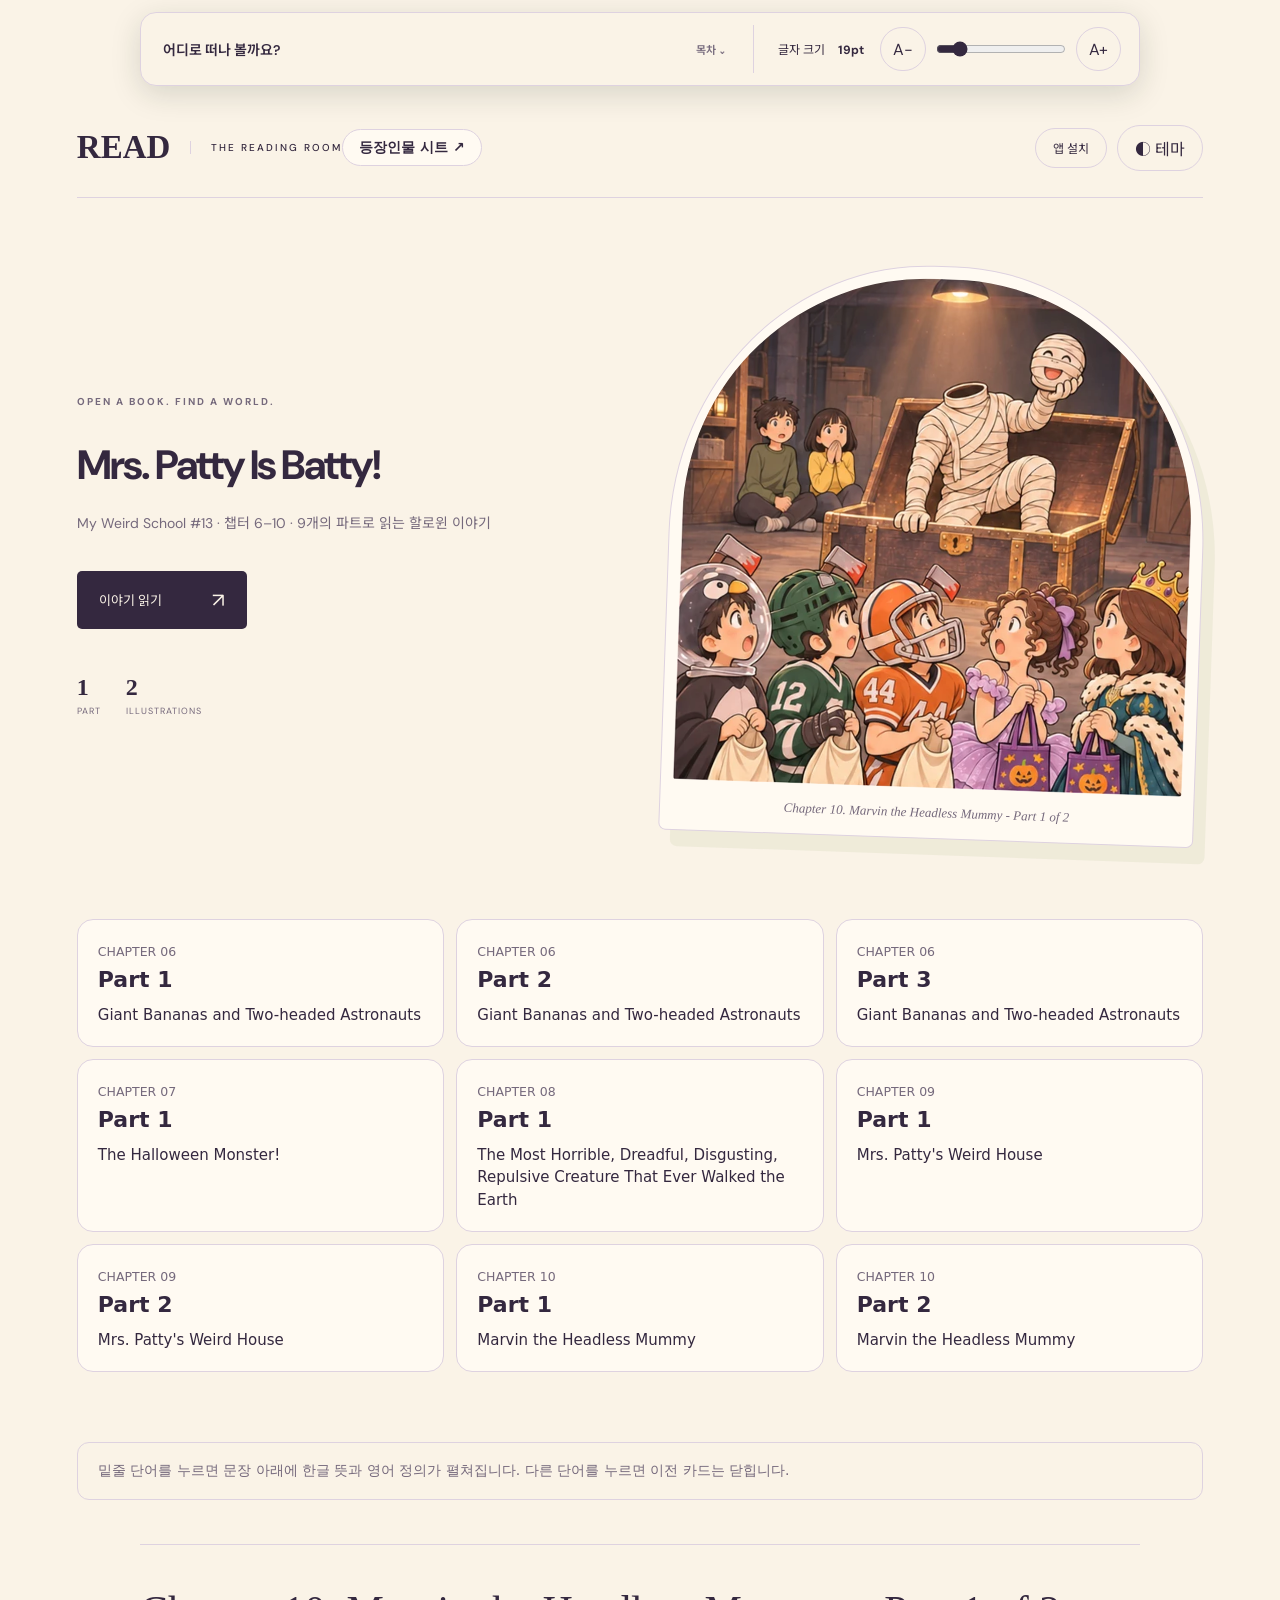
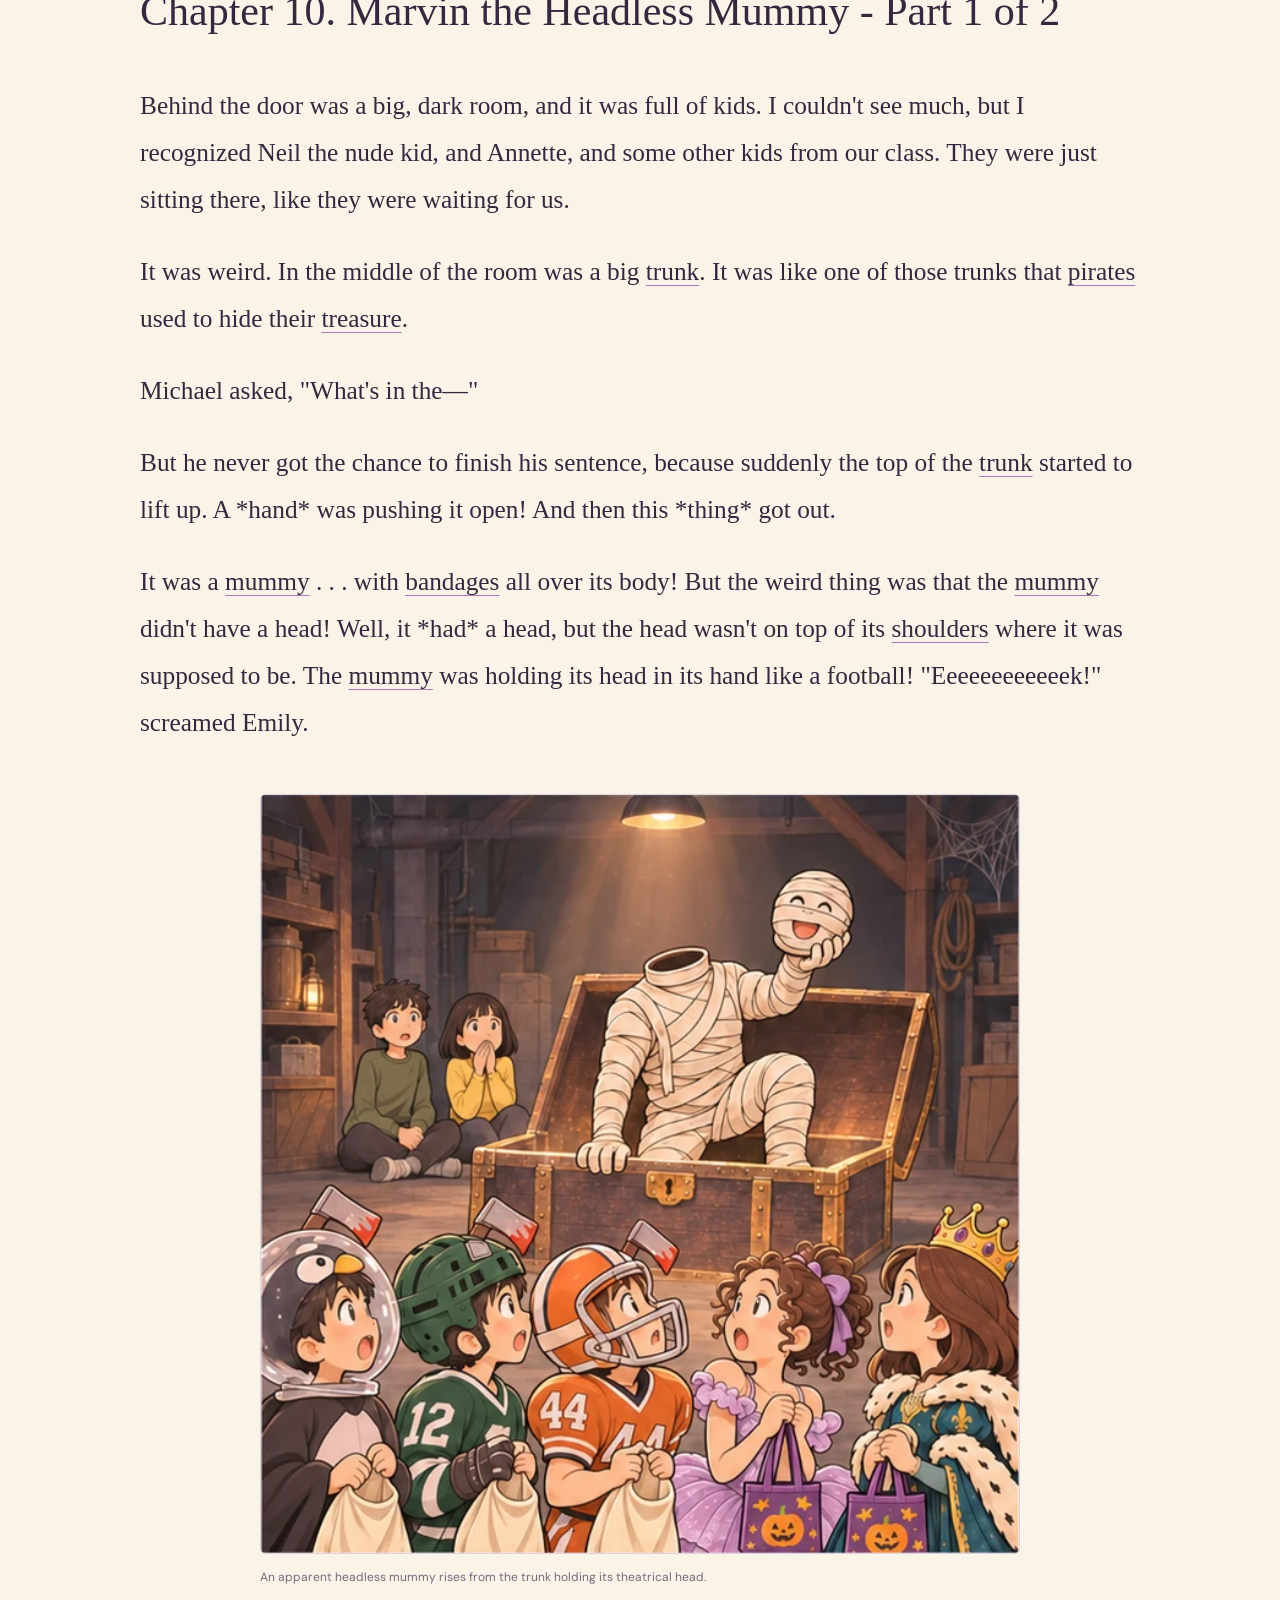
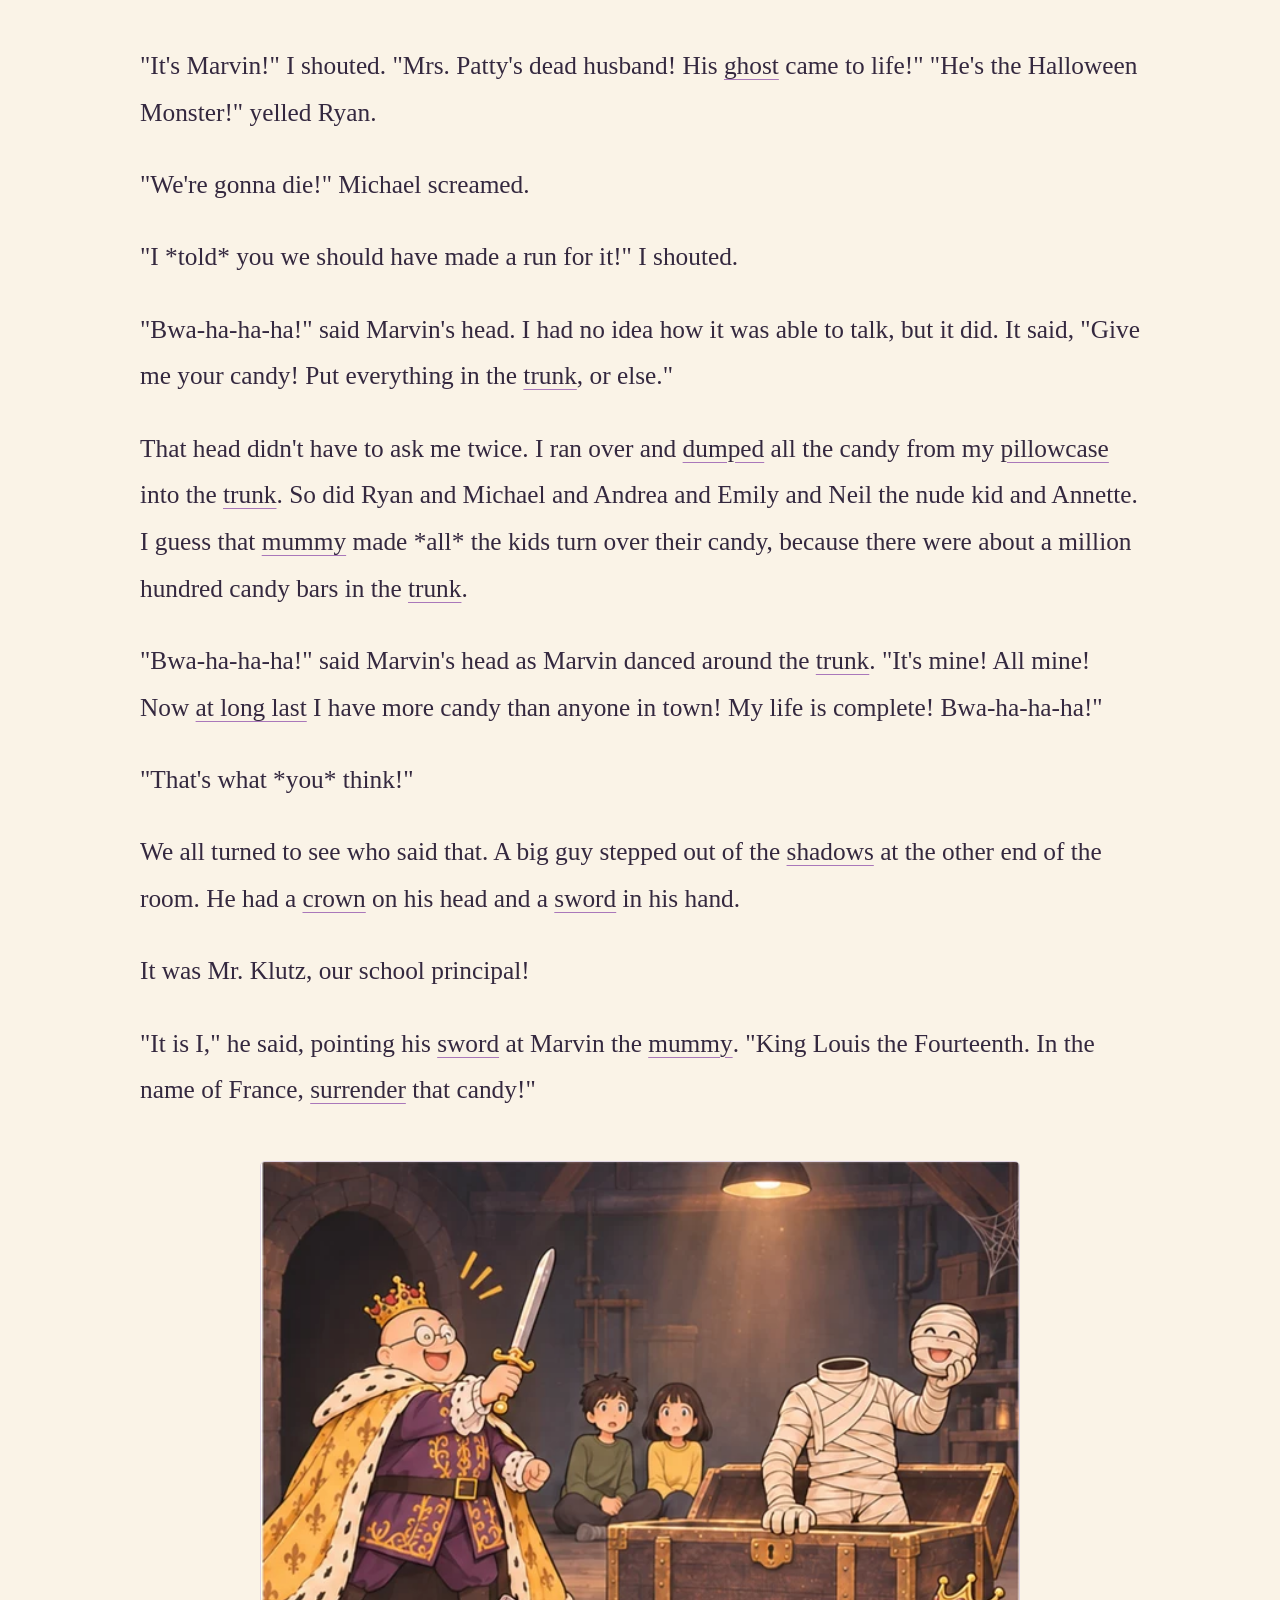
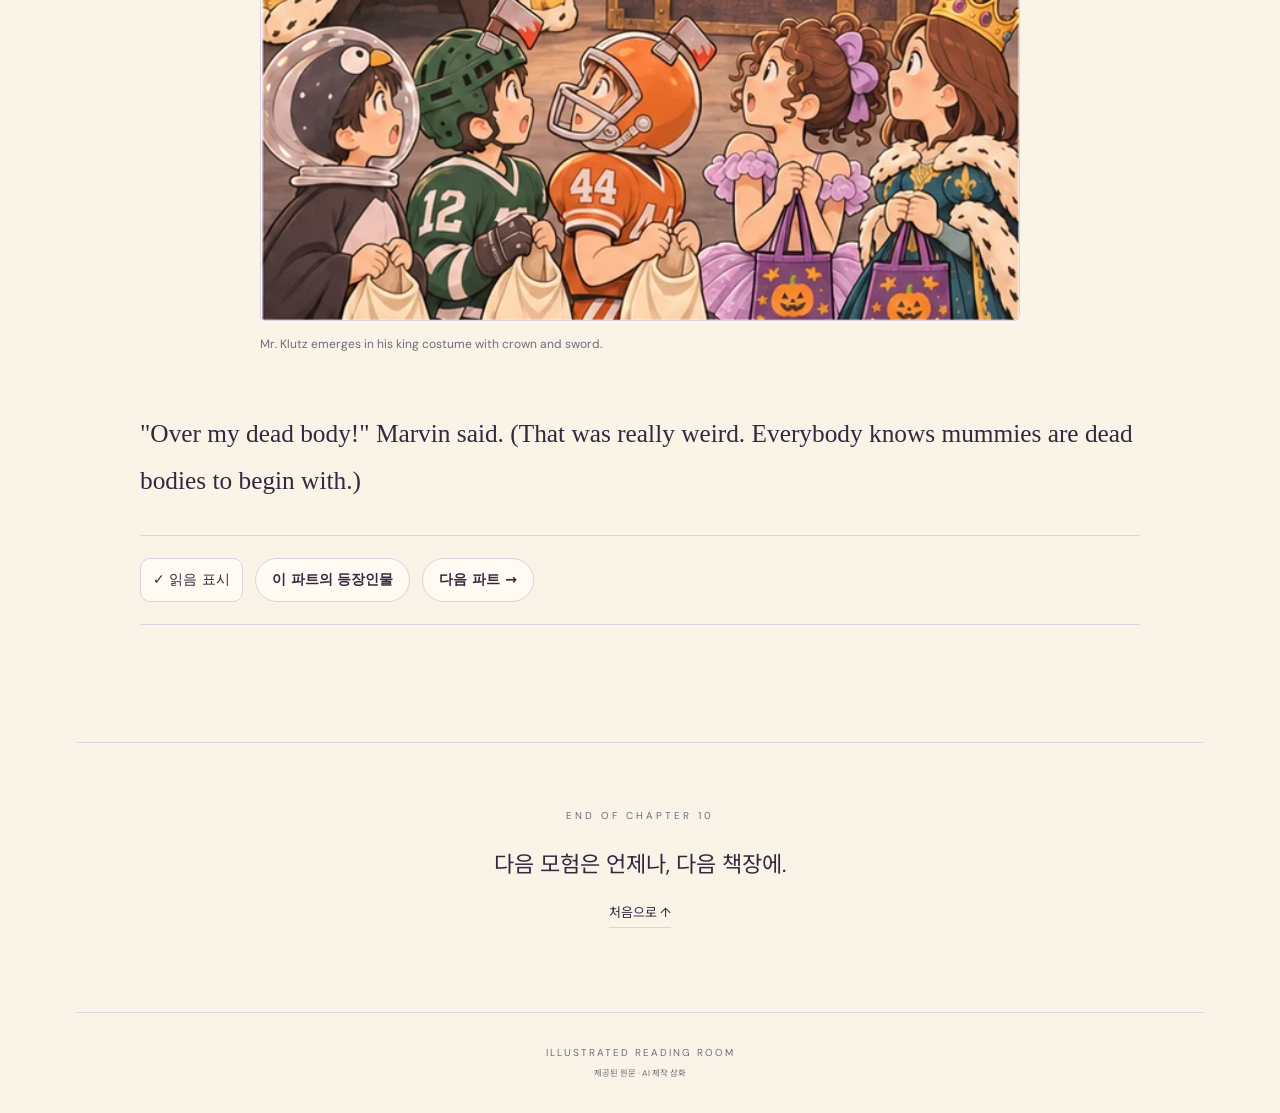
==== commit a6f8d68b: "Add second sixteen scene tiles and complete Chapter 6 Part 2 density" ====
--- a/10-1.html
+++ b/10-1.html
@@ -1,5 +1,5 @@
 <!doctype html>
-<html lang="ko" data-story-id="mws13-reading-room"><head><meta charset="utf-8"><meta name="viewport" content="width=device-width,initial-scale=1,viewport-fit=cover"><meta name="theme-color" content="#263e30"><meta name="description" content="My Weird School #13 · 챕터 6–10 · 9개의 파트로 읽는 할로윈 이야기"><title>Chapter 10. Marvin the Headless Mummy - Part 1 of 2 · MWS13</title><link rel="stylesheet" href="style.css?v=097e48c6ce68"><script src="app.js?v=097e48c6ce68" defer></script><script src="pwa.js?v=097e48c6ce68" defer></script><link rel="manifest" href="manifest.webmanifest"><meta name="mobile-web-app-capable" content="yes"><meta name="apple-mobile-web-app-capable" content="yes"><meta name="apple-mobile-web-app-title" content="MWS13 Reader"><meta name="apple-mobile-web-app-status-bar-style" content="black-translucent"><link rel="apple-touch-icon" href="assets/app-icon-180.png"><link rel="icon" type="image/png" sizes="192x192" href="assets/app-icon-192.png"></head>
+<html lang="ko" data-story-id="mws13-reading-room"><head><meta charset="utf-8"><meta name="viewport" content="width=device-width,initial-scale=1,viewport-fit=cover"><meta name="theme-color" content="#263e30"><meta name="description" content="My Weird School #13 · 챕터 6–10 · 9개의 파트로 읽는 할로윈 이야기"><title>Chapter 10. Marvin the Headless Mummy - Part 1 of 2 · MWS13</title><link rel="stylesheet" href="style.css?v=ba9df5350ff5"><script src="app.js?v=ba9df5350ff5" defer></script><script src="pwa.js?v=ba9df5350ff5" defer></script><link rel="manifest" href="manifest.webmanifest"><meta name="mobile-web-app-capable" content="yes"><meta name="apple-mobile-web-app-capable" content="yes"><meta name="apple-mobile-web-app-title" content="MWS13 Reader"><meta name="apple-mobile-web-app-status-bar-style" content="black-translucent"><link rel="apple-touch-icon" href="assets/app-icon-180.png"><link rel="icon" type="image/png" sizes="192x192" href="assets/app-icon-192.png"></head>
 <body><a class="skip" href="#chapter-008">본문으로 이동</a><div class="floating-reader" id="floating-reader" role="region" aria-label="독서 도구"><details class="chapter-menu" id="chapter-menu"><summary>어디로 떠나 볼까요?<span aria-hidden="true">목차 ⌄</span></summary><nav class="toc" aria-label="전체 이야기 목차"><div class="toc-book"><h3>Mrs. Patty Is Batty!</h3><div class="toc-links"><a href="6-1.html"><span>6-1</span>Chapter 6. Giant Bananas and Two-headed Astronauts</a><a href="6-2.html"><span>6-2</span>Chapter 6. Giant Bananas and Two-headed Astronauts</a><a href="6-3.html"><span>6-3</span>Chapter 6. Giant Bananas and Two-headed Astronauts</a><a href="7-1.html"><span>7-1</span>Chapter 7. The Halloween Monster!</a><a href="8-1.html"><span>8-1</span>Chapter 8. The Most Horrible, Dreadful, Disgusting, Repulsive Creature That Ever Walked the Earth</a><a href="9-1.html"><span>9-1</span>Chapter 9. Mrs. Patty&#x27;s Weird House</a><a href="9-2.html"><span>9-2</span>Chapter 9. Mrs. Patty&#x27;s Weird House</a><a href="10-1.html"><span>10-1</span>Chapter 10. Marvin the Headless Mummy</a><a href="10-2.html"><span>10-2</span>Chapter 10. Marvin the Headless Mummy</a></div></div></nav></details><div class="reading-tools"><div><label for="font-size">글자 크기 <output id="font-value" for="font-size">19pt</output></label></div><div class="size-controls"><button type="button" id="smaller" aria-label="글자 크기 줄이기">A−</button><input id="font-size" type="range" min="14" max="50" step="1" value="19" aria-label="본문 글자 크기"><button type="button" id="larger" aria-label="글자 크기 늘리기">A+</button></div></div></div>
-<div class="shell"><header class="topbar"><a class="brand" href="index.html">READ<span>THE READING ROOM</span></a><a class="library-link" href="characters.html">등장인물 시트 ↗</a><button id="install-app" type="button">앱 설치</button><button id="theme" type="button" aria-label="어두운 테마로 전환">◐ <span>테마</span></button></header><main><div class="hero"><div class="hero-copy"><span class="eyebrow">OPEN A BOOK. FIND A WORLD.</span><h1 lang="en">Mrs. Patty Is Batty!</h1><p class="hero-desc">My Weird School #13 · 챕터 6–10 · 9개의 파트로 읽는 할로윈 이야기</p><a class="start" href="#chapter-008">이야기 읽기 <span>↗</span></a><div class="stats"><span><b>1</b> PART</span><span><b>2</b> ILLUSTRATIONS</span></div></div><div class="hero-art"><img src="assets/ch10-sc01.webp?v=097e48c6ce68" width="619" height="619" loading="eager" alt="An apparent headless mummy rises from the trunk holding its theatrical head."><span class="art-note">Chapter 10. Marvin the Headless Mummy - Part 1 of 2</span></div></div><section class="part-library" aria-label="파트별 읽기"><a class="part-card" href="6-1.html"><small>CHAPTER 06</small><strong>Part 1</strong>Giant Bananas and Two-headed Astronauts<small class="progress-label" data-part="MWS13_C06_P01"></small></a><a class="part-card" href="6-2.html"><small>CHAPTER 06</small><strong>Part 2</strong>Giant Bananas and Two-headed Astronauts<small class="progress-label" data-part="MWS13_C06_P02"></small></a><a class="part-card" href="6-3.html"><small>CHAPTER 06</small><strong>Part 3</strong>Giant Bananas and Two-headed Astronauts<small class="progress-label" data-part="MWS13_C06_P03"></small></a><a class="part-card" href="7-1.html"><small>CHAPTER 07</small><strong>Part 1</strong>The Halloween Monster!<small class="progress-label" data-part="MWS13_C07_P01"></small></a><a class="part-card" href="8-1.html"><small>CHAPTER 08</small><strong>Part 1</strong>The Most Horrible, Dreadful, Disgusting, Repulsive Creature That Ever Walked the Earth<small class="progress-label" data-part="MWS13_C08_P01"></small></a><a class="part-card" href="9-1.html"><small>CHAPTER 09</small><strong>Part 1</strong>Mrs. Patty&#x27;s Weird House<small class="progress-label" data-part="MWS13_C09_P01"></small></a><a class="part-card" href="9-2.html"><small>CHAPTER 09</small><strong>Part 2</strong>Mrs. Patty&#x27;s Weird House<small class="progress-label" data-part="MWS13_C09_P02"></small></a><a class="part-card" href="10-1.html"><small>CHAPTER 10</small><strong>Part 1</strong>Marvin the Headless Mummy<small class="progress-label" data-part="MWS13_C10_P01"></small></a><a class="part-card" href="10-2.html"><small>CHAPTER 10</small><strong>Part 2</strong>Marvin the Headless Mummy<small class="progress-label" data-part="MWS13_C10_P02"></small></a></section><p class="vocab-help">밑줄 단어를 누르면 문장 아래에 한글 뜻과 영어 정의가 펼쳐집니다. 다른 단어를 누르면 이전 카드는 닫힙니다.</p><article><section class="chapter" id="chapter-008" aria-labelledby="chapter-008-title" lang="en"><header class="chapter-head"><span>CHAPTER 08</span><h3 id="chapter-008-title">Chapter 10. Marvin the Headless Mummy - Part 1 of 2</h3></header><p class="story-text" id="p0121"><span class="reading-sentence">Behind the door was a big, dark room, and it was full of kids.</span><span class="reading-sentence"> I couldn&#x27;t see much, but I recognized Neil the nude kid, and Annette, and some other kids from our class.</span><span class="reading-sentence"> They were just sitting there, like they were waiting for us.</span></p><p class="story-text" id="p0122"><span class="reading-sentence">It was weird.</span><span class="reading-sentence"> In the middle of the room was a big <button type="button" class="vocab-word" data-vocab="trunk" aria-expanded="false" aria-controls="vocab-card">trunk</button>.</span><span class="reading-sentence"> It was like one of those trunks that <button type="button" class="vocab-word" data-vocab="pirates" aria-expanded="false" aria-controls="vocab-card">pirates</button> used to hide their <button type="button" class="vocab-word" data-vocab="treasure" aria-expanded="false" aria-controls="vocab-card">treasure</button>.</span></p><p class="story-text" id="p0123"><span class="reading-sentence">Michael asked, &quot;What&#x27;s in the—&quot;</span></p><p class="story-text" id="p0124"><span class="reading-sentence">But he never got the chance to finish his sentence, because suddenly the top of the <button type="button" class="vocab-word" data-vocab="trunk" aria-expanded="false" aria-controls="vocab-card">trunk</button> started to lift up.</span><span class="reading-sentence"> A *hand* was pushing it open!</span><span class="reading-sentence"> And then this *thing* got out.</span></p><p class="story-text" id="p0125"><span class="reading-sentence">It was a <button type="button" class="vocab-word" data-vocab="mummy" aria-expanded="false" aria-controls="vocab-card">mummy</button> . . . with <button type="button" class="vocab-word" data-vocab="bandages" aria-expanded="false" aria-controls="vocab-card">bandages</button> all over its body!</span><span class="reading-sentence"> But the weird thing was that the <button type="button" class="vocab-word" data-vocab="mummy" aria-expanded="false" aria-controls="vocab-card">mummy</button> didn&#x27;t have a head!</span><span class="reading-sentence"> Well, it *had* a head, but the head wasn&#x27;t on top of its <button type="button" class="vocab-word" data-vocab="shoulders" aria-expanded="false" aria-controls="vocab-card">shoulders</button> where it was supposed to be.</span><span class="reading-sentence"> The <button type="button" class="vocab-word" data-vocab="mummy" aria-expanded="false" aria-controls="vocab-card">mummy</button> was holding its head in its hand like a football!</span><span class="reading-sentence"> &quot;Eeeeeeeeeeeek!&quot; screamed Emily.</span></p><figure><a href="assets/ch10-sc01.webp?v=097e48c6ce68" target="_blank" rel="noopener"><img src="assets/ch10-sc01.webp?v=097e48c6ce68" width="619" height="619" loading="lazy" alt="An apparent headless mummy rises from the trunk holding its theatrical head."></a><figcaption>An apparent headless mummy rises from the trunk holding its theatrical head.</figcaption></figure><p class="story-text" id="p0126"><span class="reading-sentence">&quot;It&#x27;s Marvin!&quot; I shouted.</span><span class="reading-sentence"> &quot;Mrs. Patty&#x27;s dead husband!</span><span class="reading-sentence"> His <button type="button" class="vocab-word" data-vocab="ghost" aria-expanded="false" aria-controls="vocab-card">ghost</button> came to life!&quot;</span><span class="reading-sentence"> &quot;He&#x27;s the Halloween Monster!&quot; yelled Ryan.</span></p><p class="story-text" id="p0127"><span class="reading-sentence">&quot;We&#x27;re gonna die!&quot; Michael screamed.</span></p><p class="story-text" id="p0128"><span class="reading-sentence">&quot;I *told* you we should have made a run for it!&quot; I shouted.</span></p><p class="story-text" id="p0129"><span class="reading-sentence">&quot;Bwa-ha-ha-ha!&quot; said Marvin&#x27;s head.</span><span class="reading-sentence"> I had no idea how it was able to talk, but it did.</span><span class="reading-sentence"> It said, &quot;Give me your candy!</span><span class="reading-sentence"> Put everything in the <button type="button" class="vocab-word" data-vocab="trunk" aria-expanded="false" aria-controls="vocab-card">trunk</button>, or else.&quot;</span></p><p class="story-text" id="p0130"><span class="reading-sentence">That head didn&#x27;t have to ask me twice.</span><span class="reading-sentence"> I ran over and <button type="button" class="vocab-word" data-vocab="dumped" aria-expanded="false" aria-controls="vocab-card">dumped</button> all the candy from my <button type="button" class="vocab-word" data-vocab="pillowcase" aria-expanded="false" aria-controls="vocab-card">pillowcase</button> into the <button type="button" class="vocab-word" data-vocab="trunk" aria-expanded="false" aria-controls="vocab-card">trunk</button>.</span><span class="reading-sentence"> So did Ryan and Michael and Andrea and Emily and Neil the nude kid and Annette.</span><span class="reading-sentence"> I guess that <button type="button" class="vocab-word" data-vocab="mummy" aria-expanded="false" aria-controls="vocab-card">mummy</button> made *all* the kids turn over their candy, because there were about a million hundred candy bars in the <button type="button" class="vocab-word" data-vocab="trunk" aria-expanded="false" aria-controls="vocab-card">trunk</button>.</span></p><p class="story-text" id="p0131"><span class="reading-sentence">&quot;Bwa-ha-ha-ha!&quot; said Marvin&#x27;s head as Marvin danced around the <button type="button" class="vocab-word" data-vocab="trunk" aria-expanded="false" aria-controls="vocab-card">trunk</button>.</span><span class="reading-sentence"> &quot;It&#x27;s mine!</span><span class="reading-sentence"> All mine!</span><span class="reading-sentence"> Now <button type="button" class="vocab-word" data-vocab="at long last" aria-expanded="false" aria-controls="vocab-card">at long last</button> I have more candy than anyone in town!</span><span class="reading-sentence"> My life is complete!</span><span class="reading-sentence"> Bwa-ha-ha-ha!&quot;</span></p><p class="story-text" id="p0132"><span class="reading-sentence">&quot;That&#x27;s what *you* think!&quot;</span></p><p class="story-text" id="p0133"><span class="reading-sentence">We all turned to see who said that.</span><span class="reading-sentence"> A big guy stepped out of the <button type="button" class="vocab-word" data-vocab="shadows" aria-expanded="false" aria-controls="vocab-card">shadows</button> at the other end of the room.</span><span class="reading-sentence"> He had a <button type="button" class="vocab-word" data-vocab="crown" aria-expanded="false" aria-controls="vocab-card">crown</button> on his head and a <button type="button" class="vocab-word" data-vocab="sword" aria-expanded="false" aria-controls="vocab-card">sword</button> in his hand.</span></p><p class="story-text" id="p0134"><span class="reading-sentence">It was Mr. Klutz, our school principal!</span></p><p class="story-text" id="p0135"><span class="reading-sentence">&quot;It is I,&quot; he said, pointing his <button type="button" class="vocab-word" data-vocab="sword" aria-expanded="false" aria-controls="vocab-card">sword</button> at Marvin the <button type="button" class="vocab-word" data-vocab="mummy" aria-expanded="false" aria-controls="vocab-card">mummy</button>.</span><span class="reading-sentence"> &quot;King Louis the Fourteenth.</span><span class="reading-sentence"> In the name of France, <button type="button" class="vocab-word" data-vocab="surrender" aria-expanded="false" aria-controls="vocab-card">surrender</button> that candy!&quot;</span></p><figure><a href="assets/ch10-sc02.webp?v=097e48c6ce68" target="_blank" rel="noopener"><img src="assets/ch10-sc02.webp?v=097e48c6ce68" width="619" height="619" loading="lazy" alt="Mr. Klutz emerges in his king costume with crown and sword."></a><figcaption>Mr. Klutz emerges in his king costume with crown and sword.</figcaption></figure><p class="story-text" id="p0136"><span class="reading-sentence">&quot;Over my dead body!&quot; Marvin said.</span><span class="reading-sentence"> (That was really weird.</span><span class="reading-sentence"> Everybody knows mummies are dead bodies to begin with.)</span></p><div class="part-finish"><button class="check-read" data-complete="MWS13_C10_P01">✓ 읽음 표시</button><a class="library-link" href="characters.html?part=MWS13_C10_P01">이 파트의 등장인물</a><a class="library-link" href="10-2.html">다음 파트 →</a></div></section></article><div class="end-note"><span>END OF CHAPTER 10</span><p>다음 모험은 언제나, 다음 책장에.</p><a href="#">처음으로 ↑</a></div></main><footer>ILLUSTRATED READING ROOM<br><small>제공된 원문 · AI 제작 삽화</small></footer></div>
+<div class="shell"><header class="topbar"><a class="brand" href="index.html">READ<span>THE READING ROOM</span></a><a class="library-link" href="characters.html">등장인물 시트 ↗</a><button id="install-app" type="button">앱 설치</button><button id="theme" type="button" aria-label="어두운 테마로 전환">◐ <span>테마</span></button></header><main><div class="hero"><div class="hero-copy"><span class="eyebrow">OPEN A BOOK. FIND A WORLD.</span><h1 lang="en">Mrs. Patty Is Batty!</h1><p class="hero-desc">My Weird School #13 · 챕터 6–10 · 9개의 파트로 읽는 할로윈 이야기</p><a class="start" href="#chapter-008">이야기 읽기 <span>↗</span></a><div class="stats"><span><b>1</b> PART</span><span><b>2</b> ILLUSTRATIONS</span></div></div><div class="hero-art"><img src="assets/ch10-sc01.webp?v=ba9df5350ff5" width="619" height="619" loading="eager" alt="An apparent headless mummy rises from the trunk holding its theatrical head."><span class="art-note">Chapter 10. Marvin the Headless Mummy - Part 1 of 2</span></div></div><section class="part-library" aria-label="파트별 읽기"><a class="part-card" href="6-1.html"><small>CHAPTER 06</small><strong>Part 1</strong>Giant Bananas and Two-headed Astronauts<small class="progress-label" data-part="MWS13_C06_P01"></small></a><a class="part-card" href="6-2.html"><small>CHAPTER 06</small><strong>Part 2</strong>Giant Bananas and Two-headed Astronauts<small class="progress-label" data-part="MWS13_C06_P02"></small></a><a class="part-card" href="6-3.html"><small>CHAPTER 06</small><strong>Part 3</strong>Giant Bananas and Two-headed Astronauts<small class="progress-label" data-part="MWS13_C06_P03"></small></a><a class="part-card" href="7-1.html"><small>CHAPTER 07</small><strong>Part 1</strong>The Halloween Monster!<small class="progress-label" data-part="MWS13_C07_P01"></small></a><a class="part-card" href="8-1.html"><small>CHAPTER 08</small><strong>Part 1</strong>The Most Horrible, Dreadful, Disgusting, Repulsive Creature That Ever Walked the Earth<small class="progress-label" data-part="MWS13_C08_P01"></small></a><a class="part-card" href="9-1.html"><small>CHAPTER 09</small><strong>Part 1</strong>Mrs. Patty&#x27;s Weird House<small class="progress-label" data-part="MWS13_C09_P01"></small></a><a class="part-card" href="9-2.html"><small>CHAPTER 09</small><strong>Part 2</strong>Mrs. Patty&#x27;s Weird House<small class="progress-label" data-part="MWS13_C09_P02"></small></a><a class="part-card" href="10-1.html"><small>CHAPTER 10</small><strong>Part 1</strong>Marvin the Headless Mummy<small class="progress-label" data-part="MWS13_C10_P01"></small></a><a class="part-card" href="10-2.html"><small>CHAPTER 10</small><strong>Part 2</strong>Marvin the Headless Mummy<small class="progress-label" data-part="MWS13_C10_P02"></small></a></section><p class="vocab-help">밑줄 단어를 누르면 문장 아래에 한글 뜻과 영어 정의가 펼쳐집니다. 다른 단어를 누르면 이전 카드는 닫힙니다.</p><article><section class="chapter" id="chapter-008" aria-labelledby="chapter-008-title" lang="en"><header class="chapter-head"><span>CHAPTER 08</span><h3 id="chapter-008-title">Chapter 10. Marvin the Headless Mummy - Part 1 of 2</h3></header><p class="story-text" id="p0121"><span class="reading-sentence">Behind the door was a big, dark room, and it was full of kids.</span><span class="reading-sentence"> I couldn&#x27;t see much, but I recognized Neil the nude kid, and Annette, and some other kids from our class.</span><span class="reading-sentence"> They were just sitting there, like they were waiting for us.</span></p><p class="story-text" id="p0122"><span class="reading-sentence">It was weird.</span><span class="reading-sentence"> In the middle of the room was a big <button type="button" class="vocab-word" data-vocab="trunk" aria-expanded="false" aria-controls="vocab-card">trunk</button>.</span><span class="reading-sentence"> It was like one of those trunks that <button type="button" class="vocab-word" data-vocab="pirates" aria-expanded="false" aria-controls="vocab-card">pirates</button> used to hide their <button type="button" class="vocab-word" data-vocab="treasure" aria-expanded="false" aria-controls="vocab-card">treasure</button>.</span></p><p class="story-text" id="p0123"><span class="reading-sentence">Michael asked, &quot;What&#x27;s in the—&quot;</span></p><p class="story-text" id="p0124"><span class="reading-sentence">But he never got the chance to finish his sentence, because suddenly the top of the <button type="button" class="vocab-word" data-vocab="trunk" aria-expanded="false" aria-controls="vocab-card">trunk</button> started to lift up.</span><span class="reading-sentence"> A *hand* was pushing it open!</span><span class="reading-sentence"> And then this *thing* got out.</span></p><p class="story-text" id="p0125"><span class="reading-sentence">It was a <button type="button" class="vocab-word" data-vocab="mummy" aria-expanded="false" aria-controls="vocab-card">mummy</button> . . . with <button type="button" class="vocab-word" data-vocab="bandages" aria-expanded="false" aria-controls="vocab-card">bandages</button> all over its body!</span><span class="reading-sentence"> But the weird thing was that the <button type="button" class="vocab-word" data-vocab="mummy" aria-expanded="false" aria-controls="vocab-card">mummy</button> didn&#x27;t have a head!</span><span class="reading-sentence"> Well, it *had* a head, but the head wasn&#x27;t on top of its <button type="button" class="vocab-word" data-vocab="shoulders" aria-expanded="false" aria-controls="vocab-card">shoulders</button> where it was supposed to be.</span><span class="reading-sentence"> The <button type="button" class="vocab-word" data-vocab="mummy" aria-expanded="false" aria-controls="vocab-card">mummy</button> was holding its head in its hand like a football!</span><span class="reading-sentence"> &quot;Eeeeeeeeeeeek!&quot; screamed Emily.</span></p><figure><a href="assets/ch10-sc01.webp?v=ba9df5350ff5" target="_blank" rel="noopener"><img src="assets/ch10-sc01.webp?v=ba9df5350ff5" width="619" height="619" loading="lazy" alt="An apparent headless mummy rises from the trunk holding its theatrical head."></a><figcaption>An apparent headless mummy rises from the trunk holding its theatrical head.</figcaption></figure><p class="story-text" id="p0126"><span class="reading-sentence">&quot;It&#x27;s Marvin!&quot; I shouted.</span><span class="reading-sentence"> &quot;Mrs. Patty&#x27;s dead husband!</span><span class="reading-sentence"> His <button type="button" class="vocab-word" data-vocab="ghost" aria-expanded="false" aria-controls="vocab-card">ghost</button> came to life!&quot;</span><span class="reading-sentence"> &quot;He&#x27;s the Halloween Monster!&quot; yelled Ryan.</span></p><p class="story-text" id="p0127"><span class="reading-sentence">&quot;We&#x27;re gonna die!&quot; Michael screamed.</span></p><p class="story-text" id="p0128"><span class="reading-sentence">&quot;I *told* you we should have made a run for it!&quot; I shouted.</span></p><p class="story-text" id="p0129"><span class="reading-sentence">&quot;Bwa-ha-ha-ha!&quot; said Marvin&#x27;s head.</span><span class="reading-sentence"> I had no idea how it was able to talk, but it did.</span><span class="reading-sentence"> It said, &quot;Give me your candy!</span><span class="reading-sentence"> Put everything in the <button type="button" class="vocab-word" data-vocab="trunk" aria-expanded="false" aria-controls="vocab-card">trunk</button>, or else.&quot;</span></p><p class="story-text" id="p0130"><span class="reading-sentence">That head didn&#x27;t have to ask me twice.</span><span class="reading-sentence"> I ran over and <button type="button" class="vocab-word" data-vocab="dumped" aria-expanded="false" aria-controls="vocab-card">dumped</button> all the candy from my <button type="button" class="vocab-word" data-vocab="pillowcase" aria-expanded="false" aria-controls="vocab-card">pillowcase</button> into the <button type="button" class="vocab-word" data-vocab="trunk" aria-expanded="false" aria-controls="vocab-card">trunk</button>.</span><span class="reading-sentence"> So did Ryan and Michael and Andrea and Emily and Neil the nude kid and Annette.</span><span class="reading-sentence"> I guess that <button type="button" class="vocab-word" data-vocab="mummy" aria-expanded="false" aria-controls="vocab-card">mummy</button> made *all* the kids turn over their candy, because there were about a million hundred candy bars in the <button type="button" class="vocab-word" data-vocab="trunk" aria-expanded="false" aria-controls="vocab-card">trunk</button>.</span></p><p class="story-text" id="p0131"><span class="reading-sentence">&quot;Bwa-ha-ha-ha!&quot; said Marvin&#x27;s head as Marvin danced around the <button type="button" class="vocab-word" data-vocab="trunk" aria-expanded="false" aria-controls="vocab-card">trunk</button>.</span><span class="reading-sentence"> &quot;It&#x27;s mine!</span><span class="reading-sentence"> All mine!</span><span class="reading-sentence"> Now <button type="button" class="vocab-word" data-vocab="at long last" aria-expanded="false" aria-controls="vocab-card">at long last</button> I have more candy than anyone in town!</span><span class="reading-sentence"> My life is complete!</span><span class="reading-sentence"> Bwa-ha-ha-ha!&quot;</span></p><p class="story-text" id="p0132"><span class="reading-sentence">&quot;That&#x27;s what *you* think!&quot;</span></p><p class="story-text" id="p0133"><span class="reading-sentence">We all turned to see who said that.</span><span class="reading-sentence"> A big guy stepped out of the <button type="button" class="vocab-word" data-vocab="shadows" aria-expanded="false" aria-controls="vocab-card">shadows</button> at the other end of the room.</span><span class="reading-sentence"> He had a <button type="button" class="vocab-word" data-vocab="crown" aria-expanded="false" aria-controls="vocab-card">crown</button> on his head and a <button type="button" class="vocab-word" data-vocab="sword" aria-expanded="false" aria-controls="vocab-card">sword</button> in his hand.</span></p><p class="story-text" id="p0134"><span class="reading-sentence">It was Mr. Klutz, our school principal!</span></p><p class="story-text" id="p0135"><span class="reading-sentence">&quot;It is I,&quot; he said, pointing his <button type="button" class="vocab-word" data-vocab="sword" aria-expanded="false" aria-controls="vocab-card">sword</button> at Marvin the <button type="button" class="vocab-word" data-vocab="mummy" aria-expanded="false" aria-controls="vocab-card">mummy</button>.</span><span class="reading-sentence"> &quot;King Louis the Fourteenth.</span><span class="reading-sentence"> In the name of France, <button type="button" class="vocab-word" data-vocab="surrender" aria-expanded="false" aria-controls="vocab-card">surrender</button> that candy!&quot;</span></p><figure><a href="assets/ch10-sc02.webp?v=ba9df5350ff5" target="_blank" rel="noopener"><img src="assets/ch10-sc02.webp?v=ba9df5350ff5" width="619" height="619" loading="lazy" alt="Mr. Klutz emerges in his king costume with crown and sword."></a><figcaption>Mr. Klutz emerges in his king costume with crown and sword.</figcaption></figure><p class="story-text" id="p0136"><span class="reading-sentence">&quot;Over my dead body!&quot; Marvin said.</span><span class="reading-sentence"> (That was really weird.</span><span class="reading-sentence"> Everybody knows mummies are dead bodies to begin with.)</span></p><div class="part-finish"><button class="check-read" data-complete="MWS13_C10_P01">✓ 읽음 표시</button><a class="library-link" href="characters.html?part=MWS13_C10_P01">이 파트의 등장인물</a><a class="library-link" href="10-2.html">다음 파트 →</a></div></section></article><div class="end-note"><span>END OF CHAPTER 10</span><p>다음 모험은 언제나, 다음 책장에.</p><a href="#">처음으로 ↑</a></div></main><footer>ILLUSTRATED READING ROOM<br><small>제공된 원문 · AI 제작 삽화</small></footer></div>
 <dialog id="install-help" aria-labelledby="install-title"><h2 id="install-title">내 독서 앱으로 설치하기</h2><p id="install-instructions"></p><p class="install-note">설치 후 홈 화면이나 바탕 화면의 앱 아이콘을 눌러 열어 주세요.</p><div class="install-buttons"><button type="button" id="read-fullscreen" hidden>전체화면으로 읽기</button><form method="dialog"><button>닫기</button></form></div></dialog><script src="vocabulary.js" defer></script><script src="parts.js" defer></script></body></html>
--- a/style.css
+++ b/style.css
@@ -128,4 +128,4 @@
 .part-library{display:grid;grid-template-columns:repeat(3,minmax(0,1fr));gap:12px;margin:0 0 70px}.part-card{border:1px solid var(--line);padding:20px;border-radius:16px;text-decoration:none;background:var(--card);color:var(--ink);font:15px/1.5 system-ui}.part-card strong{display:block;font-size:22px;margin-bottom:8px}.part-card small{color:var(--muted)}.part-actions{display:flex;flex-wrap:wrap;gap:10px;margin:24px 0}.chapter-head>span{display:none}.chapter-head h3{font-size:clamp(26px,4vw,42px)}.topbar{flex-wrap:wrap}.story-text{white-space:pre-line}.part-finish{margin:32px 0;border-block:1px solid var(--line);padding:22px 0;display:flex;gap:12px;flex-wrap:wrap}.check-read{font:14px system-ui;padding:12px;border:1px solid var(--line);border-radius:10px;background:var(--card);color:var(--ink);cursor:pointer}.sheet-count{font:14px system-ui;color:var(--muted)}
 @media(max-width:700px){.part-library{grid-template-columns:1fr 1fr}.part-card{padding:14px}.part-card strong{font-size:18px}.topbar .brand{margin-right:auto}.library-link{font-size:12px;padding:.5rem .7rem}}@media print{.floating-reader,.topbar,.part-library,.part-actions,.part-finish{display:none!important}}
 .vocab-word{font:inherit;color:inherit;background:none;border:0;border-radius:0;padding:0;margin:0;text-decoration:underline;text-decoration-color:#a977ba;text-decoration-thickness:1px;text-underline-offset:.2em;cursor:pointer;display:inline}.vocab-word:hover,.vocab-word.selected{color:var(--accent);text-decoration-thickness:2px}.vocab-word:focus-visible{outline:2px solid var(--accent);outline-offset:3px}.vocab-card{display:block;position:relative;white-space:normal;border:1px solid var(--line);border-left:4px solid #9773ab;border-radius:12px;background:var(--card);padding:20px 22px;margin:18px 0 22px;box-shadow:0 8px 24px #3820420b;font:16px/1.6 system-ui;text-indent:0;animation:card-in .16s ease-out}.vocab-card[hidden]{display:none}.vocab-card strong{display:block;font-size:20px;padding-right:65px;color:var(--ink)}.vocab-ko{display:block;margin:7px 0;font-weight:650;color:var(--accent)}.vocab-definition{display:block;color:var(--muted)}.vocab-close{position:absolute;right:14px;top:15px;background:transparent;border:0;color:var(--muted);font:13px system-ui;cursor:pointer;padding:6px}.reading-sentence{white-space:pre-line}@keyframes card-in{from{opacity:0;transform:translateY(-5px)}to{opacity:1;transform:translateY(0)}}@media(prefers-reduced-motion:reduce){.vocab-card{animation:none}}
-.reading-block{font:var(--reading)/1.9 Georgia,serif;color:var(--ink);margin:1.3em 0;white-space:pre-line}.source-fragment{white-space:pre-wrap}.dense-illustration img{max-width:100%;height:auto}.dense-illustration{margin:1.5em auto 2.5em;max-width:760px}
+.reading-block{font:var(--reading)/1.9 Georgia,serif;color:var(--ink);margin:1.3em 0;white-space:pre-line}.source-fragment{white-space:pre-wrap}.dense-illustration img{width:auto;max-width:100%;height:auto;display:block;margin:auto}.dense-illustration{margin:1.5em auto 2.5em;max-width:760px}.vocab-help{font:14px/1.7 system-ui;color:var(--muted);padding:16px 20px;border:1px solid var(--line);border-radius:12px}
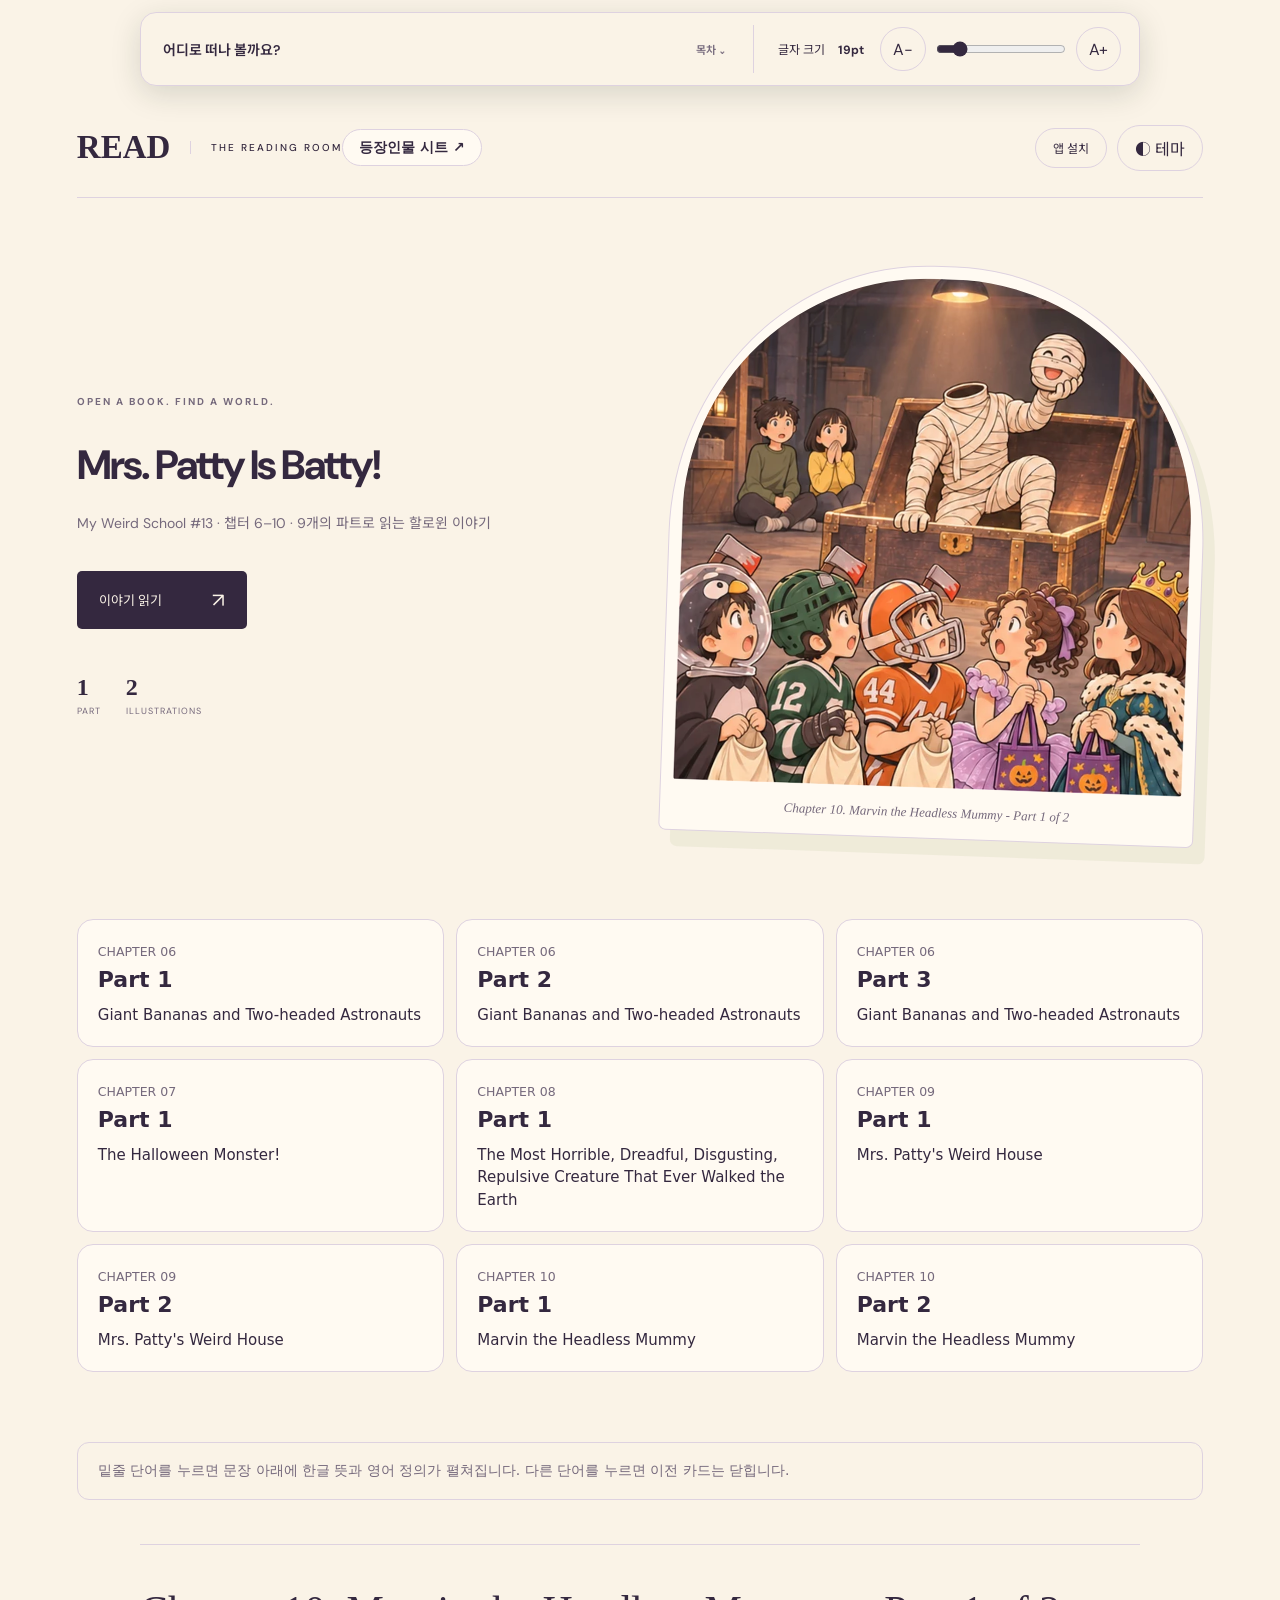
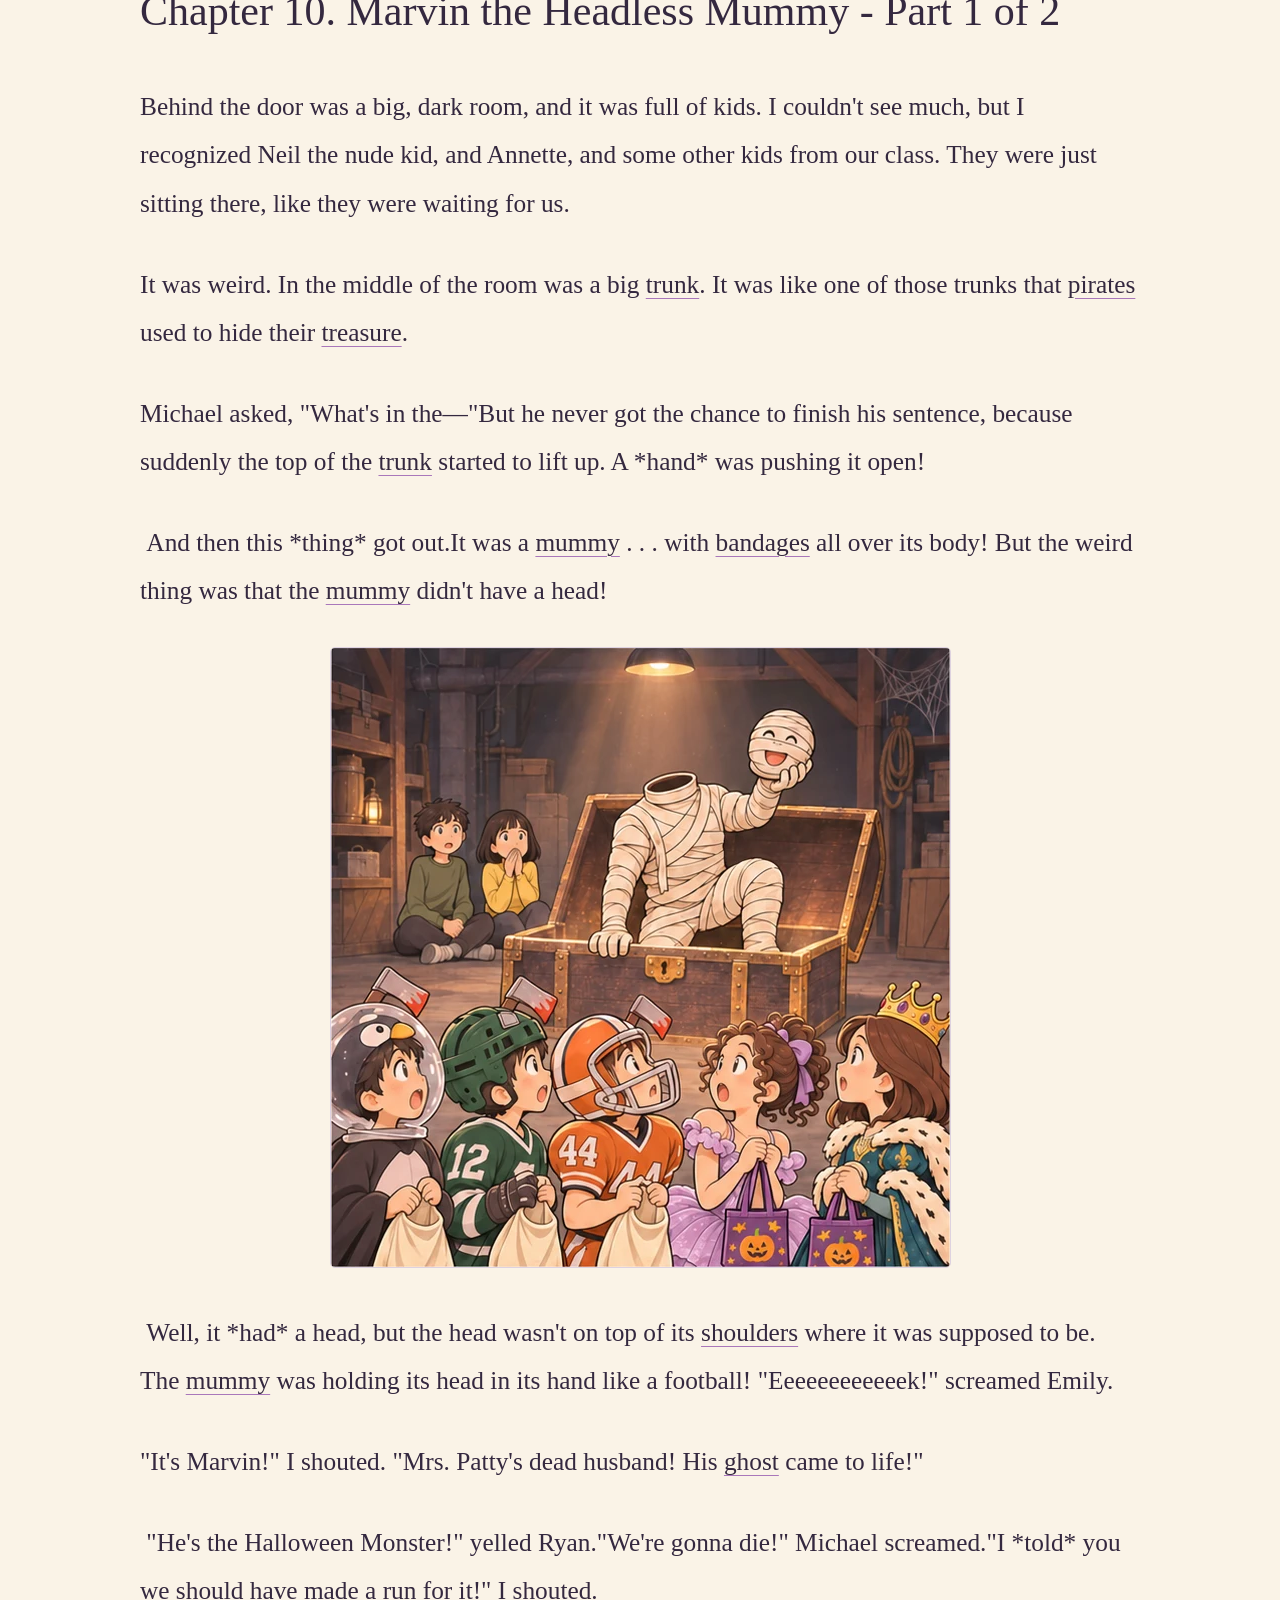
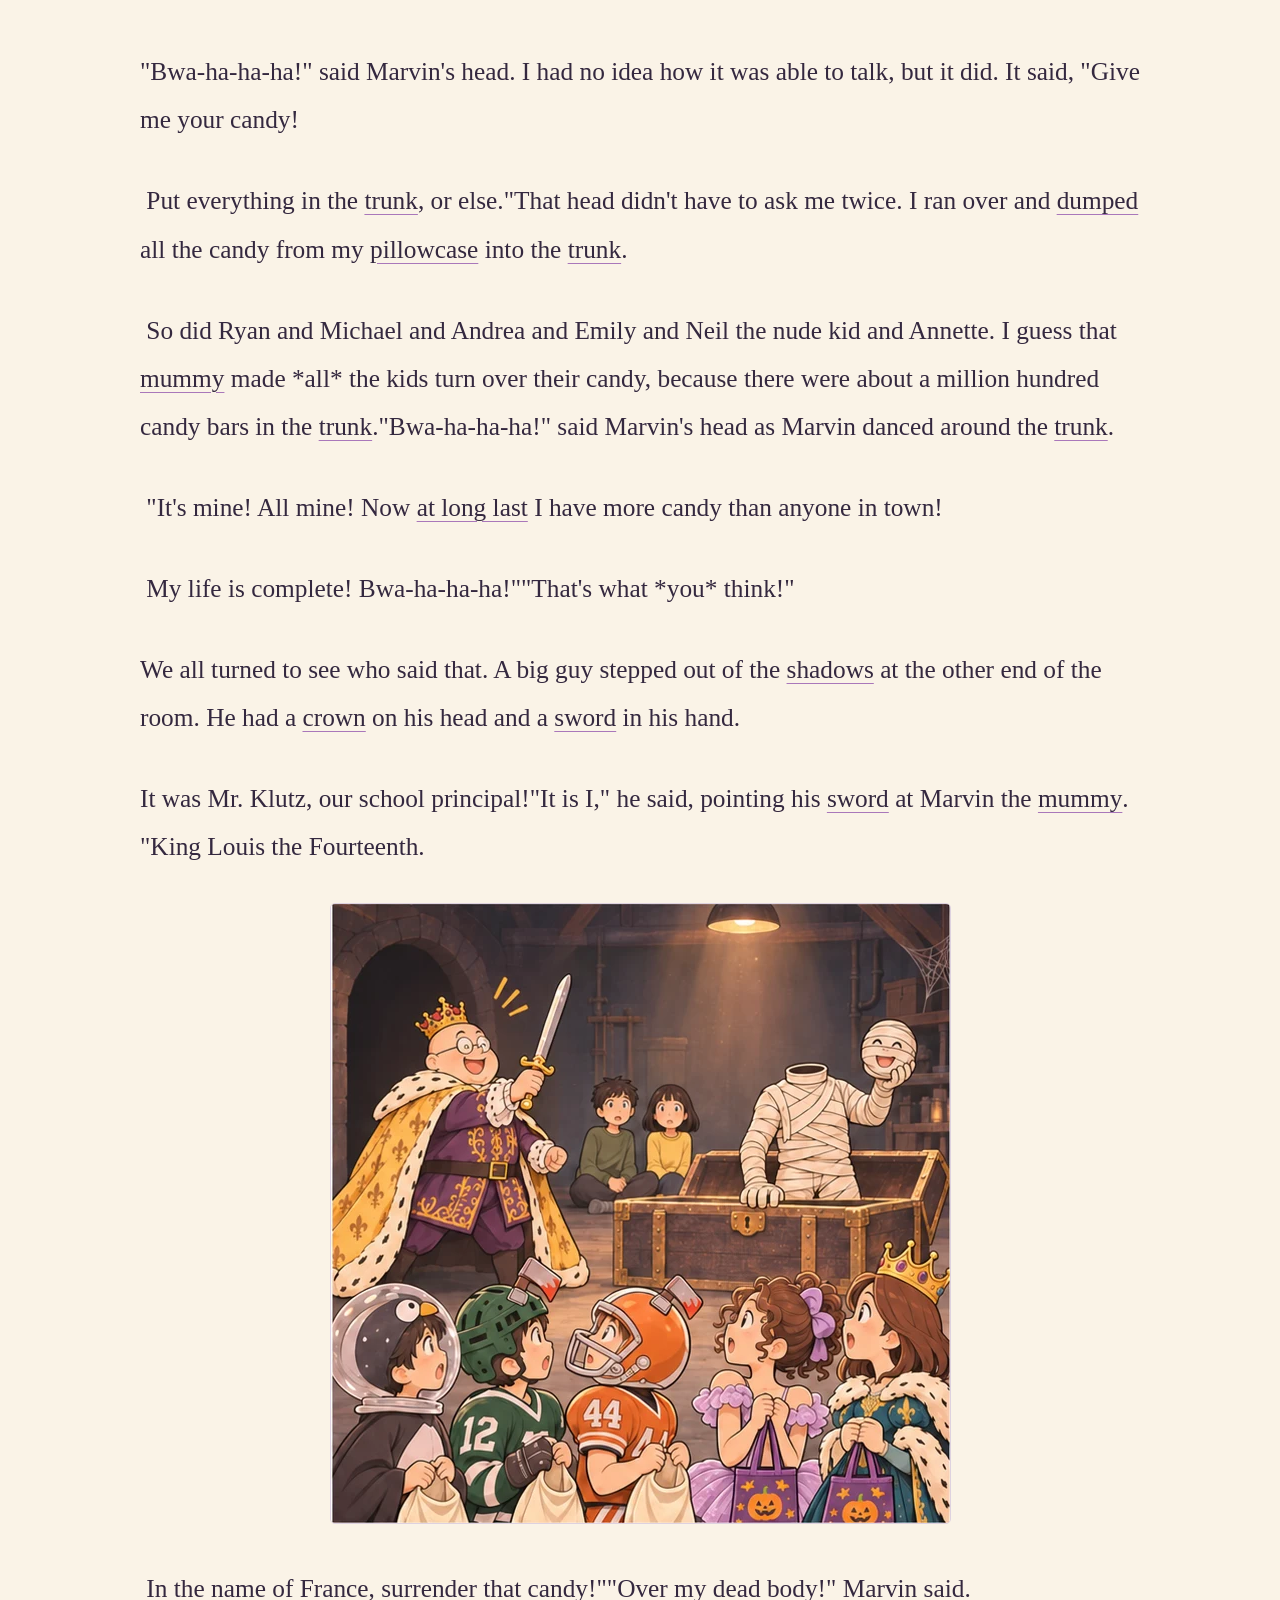
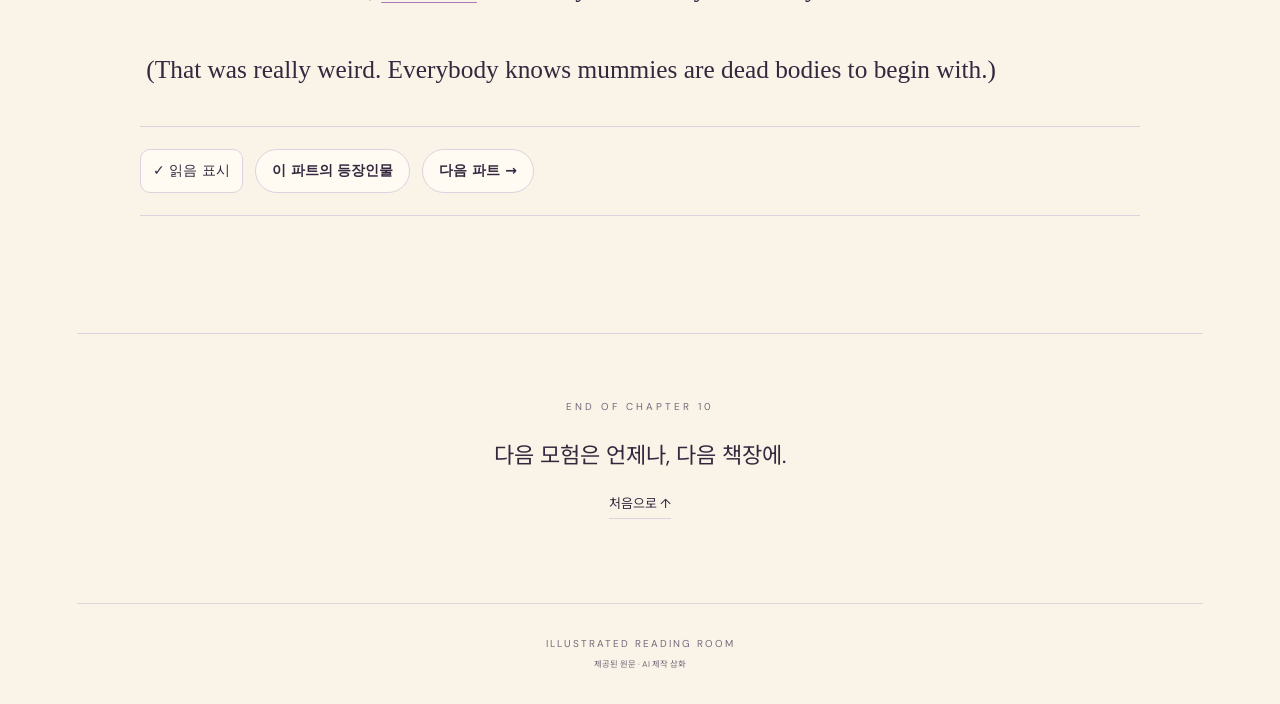
==== commit 9bb51ba0: "Add sixth 4x4 batch and publish each reviewed scene immediately" ====
--- a/10-1.html
+++ b/10-1.html
@@ -1,5 +1,5 @@
 <!doctype html>
-<html lang="ko" data-story-id="mws13-reading-room"><head><meta charset="utf-8"><meta name="viewport" content="width=device-width,initial-scale=1,viewport-fit=cover"><meta name="theme-color" content="#263e30"><meta name="description" content="My Weird School #13 · 챕터 6–10 · 9개의 파트로 읽는 할로윈 이야기"><title>Chapter 10. Marvin the Headless Mummy - Part 1 of 2 · MWS13</title><link rel="stylesheet" href="style.css?v=ba9df5350ff5"><script src="app.js?v=ba9df5350ff5" defer></script><script src="pwa.js?v=ba9df5350ff5" defer></script><link rel="manifest" href="manifest.webmanifest"><meta name="mobile-web-app-capable" content="yes"><meta name="apple-mobile-web-app-capable" content="yes"><meta name="apple-mobile-web-app-title" content="MWS13 Reader"><meta name="apple-mobile-web-app-status-bar-style" content="black-translucent"><link rel="apple-touch-icon" href="assets/app-icon-180.png"><link rel="icon" type="image/png" sizes="192x192" href="assets/app-icon-192.png"></head>
+<html lang="ko" data-story-id="mws13-reading-room"><head><meta charset="utf-8"><meta name="viewport" content="width=device-width,initial-scale=1,viewport-fit=cover"><meta name="theme-color" content="#263e30"><meta name="description" content="My Weird School #13 · 챕터 6–10 · 9개의 파트로 읽는 할로윈 이야기"><title>Chapter 10. Marvin the Headless Mummy - Part 1 of 2 · MWS13</title><link rel="stylesheet" href="style.css?v=1004363f4f84"><script src="app.js?v=1004363f4f84" defer></script><script src="pwa.js?v=1004363f4f84" defer></script><link rel="manifest" href="manifest.webmanifest"><meta name="mobile-web-app-capable" content="yes"><meta name="apple-mobile-web-app-capable" content="yes"><meta name="apple-mobile-web-app-title" content="MWS13 Reader"><meta name="apple-mobile-web-app-status-bar-style" content="black-translucent"><link rel="apple-touch-icon" href="assets/app-icon-180.png"><link rel="icon" type="image/png" sizes="192x192" href="assets/app-icon-192.png"></head>
 <body><a class="skip" href="#chapter-008">본문으로 이동</a><div class="floating-reader" id="floating-reader" role="region" aria-label="독서 도구"><details class="chapter-menu" id="chapter-menu"><summary>어디로 떠나 볼까요?<span aria-hidden="true">목차 ⌄</span></summary><nav class="toc" aria-label="전체 이야기 목차"><div class="toc-book"><h3>Mrs. Patty Is Batty!</h3><div class="toc-links"><a href="6-1.html"><span>6-1</span>Chapter 6. Giant Bananas and Two-headed Astronauts</a><a href="6-2.html"><span>6-2</span>Chapter 6. Giant Bananas and Two-headed Astronauts</a><a href="6-3.html"><span>6-3</span>Chapter 6. Giant Bananas and Two-headed Astronauts</a><a href="7-1.html"><span>7-1</span>Chapter 7. The Halloween Monster!</a><a href="8-1.html"><span>8-1</span>Chapter 8. The Most Horrible, Dreadful, Disgusting, Repulsive Creature That Ever Walked the Earth</a><a href="9-1.html"><span>9-1</span>Chapter 9. Mrs. Patty&#x27;s Weird House</a><a href="9-2.html"><span>9-2</span>Chapter 9. Mrs. Patty&#x27;s Weird House</a><a href="10-1.html"><span>10-1</span>Chapter 10. Marvin the Headless Mummy</a><a href="10-2.html"><span>10-2</span>Chapter 10. Marvin the Headless Mummy</a></div></div></nav></details><div class="reading-tools"><div><label for="font-size">글자 크기 <output id="font-value" for="font-size">19pt</output></label></div><div class="size-controls"><button type="button" id="smaller" aria-label="글자 크기 줄이기">A−</button><input id="font-size" type="range" min="14" max="50" step="1" value="19" aria-label="본문 글자 크기"><button type="button" id="larger" aria-label="글자 크기 늘리기">A+</button></div></div></div>
-<div class="shell"><header class="topbar"><a class="brand" href="index.html">READ<span>THE READING ROOM</span></a><a class="library-link" href="characters.html">등장인물 시트 ↗</a><button id="install-app" type="button">앱 설치</button><button id="theme" type="button" aria-label="어두운 테마로 전환">◐ <span>테마</span></button></header><main><div class="hero"><div class="hero-copy"><span class="eyebrow">OPEN A BOOK. FIND A WORLD.</span><h1 lang="en">Mrs. Patty Is Batty!</h1><p class="hero-desc">My Weird School #13 · 챕터 6–10 · 9개의 파트로 읽는 할로윈 이야기</p><a class="start" href="#chapter-008">이야기 읽기 <span>↗</span></a><div class="stats"><span><b>1</b> PART</span><span><b>2</b> ILLUSTRATIONS</span></div></div><div class="hero-art"><img src="assets/ch10-sc01.webp?v=ba9df5350ff5" width="619" height="619" loading="eager" alt="An apparent headless mummy rises from the trunk holding its theatrical head."><span class="art-note">Chapter 10. Marvin the Headless Mummy - Part 1 of 2</span></div></div><section class="part-library" aria-label="파트별 읽기"><a class="part-card" href="6-1.html"><small>CHAPTER 06</small><strong>Part 1</strong>Giant Bananas and Two-headed Astronauts<small class="progress-label" data-part="MWS13_C06_P01"></small></a><a class="part-card" href="6-2.html"><small>CHAPTER 06</small><strong>Part 2</strong>Giant Bananas and Two-headed Astronauts<small class="progress-label" data-part="MWS13_C06_P02"></small></a><a class="part-card" href="6-3.html"><small>CHAPTER 06</small><strong>Part 3</strong>Giant Bananas and Two-headed Astronauts<small class="progress-label" data-part="MWS13_C06_P03"></small></a><a class="part-card" href="7-1.html"><small>CHAPTER 07</small><strong>Part 1</strong>The Halloween Monster!<small class="progress-label" data-part="MWS13_C07_P01"></small></a><a class="part-card" href="8-1.html"><small>CHAPTER 08</small><strong>Part 1</strong>The Most Horrible, Dreadful, Disgusting, Repulsive Creature That Ever Walked the Earth<small class="progress-label" data-part="MWS13_C08_P01"></small></a><a class="part-card" href="9-1.html"><small>CHAPTER 09</small><strong>Part 1</strong>Mrs. Patty&#x27;s Weird House<small class="progress-label" data-part="MWS13_C09_P01"></small></a><a class="part-card" href="9-2.html"><small>CHAPTER 09</small><strong>Part 2</strong>Mrs. Patty&#x27;s Weird House<small class="progress-label" data-part="MWS13_C09_P02"></small></a><a class="part-card" href="10-1.html"><small>CHAPTER 10</small><strong>Part 1</strong>Marvin the Headless Mummy<small class="progress-label" data-part="MWS13_C10_P01"></small></a><a class="part-card" href="10-2.html"><small>CHAPTER 10</small><strong>Part 2</strong>Marvin the Headless Mummy<small class="progress-label" data-part="MWS13_C10_P02"></small></a></section><p class="vocab-help">밑줄 단어를 누르면 문장 아래에 한글 뜻과 영어 정의가 펼쳐집니다. 다른 단어를 누르면 이전 카드는 닫힙니다.</p><article><section class="chapter" id="chapter-008" aria-labelledby="chapter-008-title" lang="en"><header class="chapter-head"><span>CHAPTER 08</span><h3 id="chapter-008-title">Chapter 10. Marvin the Headless Mummy - Part 1 of 2</h3></header><p class="story-text" id="p0121"><span class="reading-sentence">Behind the door was a big, dark room, and it was full of kids.</span><span class="reading-sentence"> I couldn&#x27;t see much, but I recognized Neil the nude kid, and Annette, and some other kids from our class.</span><span class="reading-sentence"> They were just sitting there, like they were waiting for us.</span></p><p class="story-text" id="p0122"><span class="reading-sentence">It was weird.</span><span class="reading-sentence"> In the middle of the room was a big <button type="button" class="vocab-word" data-vocab="trunk" aria-expanded="false" aria-controls="vocab-card">trunk</button>.</span><span class="reading-sentence"> It was like one of those trunks that <button type="button" class="vocab-word" data-vocab="pirates" aria-expanded="false" aria-controls="vocab-card">pirates</button> used to hide their <button type="button" class="vocab-word" data-vocab="treasure" aria-expanded="false" aria-controls="vocab-card">treasure</button>.</span></p><p class="story-text" id="p0123"><span class="reading-sentence">Michael asked, &quot;What&#x27;s in the—&quot;</span></p><p class="story-text" id="p0124"><span class="reading-sentence">But he never got the chance to finish his sentence, because suddenly the top of the <button type="button" class="vocab-word" data-vocab="trunk" aria-expanded="false" aria-controls="vocab-card">trunk</button> started to lift up.</span><span class="reading-sentence"> A *hand* was pushing it open!</span><span class="reading-sentence"> And then this *thing* got out.</span></p><p class="story-text" id="p0125"><span class="reading-sentence">It was a <button type="button" class="vocab-word" data-vocab="mummy" aria-expanded="false" aria-controls="vocab-card">mummy</button> . . . with <button type="button" class="vocab-word" data-vocab="bandages" aria-expanded="false" aria-controls="vocab-card">bandages</button> all over its body!</span><span class="reading-sentence"> But the weird thing was that the <button type="button" class="vocab-word" data-vocab="mummy" aria-expanded="false" aria-controls="vocab-card">mummy</button> didn&#x27;t have a head!</span><span class="reading-sentence"> Well, it *had* a head, but the head wasn&#x27;t on top of its <button type="button" class="vocab-word" data-vocab="shoulders" aria-expanded="false" aria-controls="vocab-card">shoulders</button> where it was supposed to be.</span><span class="reading-sentence"> The <button type="button" class="vocab-word" data-vocab="mummy" aria-expanded="false" aria-controls="vocab-card">mummy</button> was holding its head in its hand like a football!</span><span class="reading-sentence"> &quot;Eeeeeeeeeeeek!&quot; screamed Emily.</span></p><figure><a href="assets/ch10-sc01.webp?v=ba9df5350ff5" target="_blank" rel="noopener"><img src="assets/ch10-sc01.webp?v=ba9df5350ff5" width="619" height="619" loading="lazy" alt="An apparent headless mummy rises from the trunk holding its theatrical head."></a><figcaption>An apparent headless mummy rises from the trunk holding its theatrical head.</figcaption></figure><p class="story-text" id="p0126"><span class="reading-sentence">&quot;It&#x27;s Marvin!&quot; I shouted.</span><span class="reading-sentence"> &quot;Mrs. Patty&#x27;s dead husband!</span><span class="reading-sentence"> His <button type="button" class="vocab-word" data-vocab="ghost" aria-expanded="false" aria-controls="vocab-card">ghost</button> came to life!&quot;</span><span class="reading-sentence"> &quot;He&#x27;s the Halloween Monster!&quot; yelled Ryan.</span></p><p class="story-text" id="p0127"><span class="reading-sentence">&quot;We&#x27;re gonna die!&quot; Michael screamed.</span></p><p class="story-text" id="p0128"><span class="reading-sentence">&quot;I *told* you we should have made a run for it!&quot; I shouted.</span></p><p class="story-text" id="p0129"><span class="reading-sentence">&quot;Bwa-ha-ha-ha!&quot; said Marvin&#x27;s head.</span><span class="reading-sentence"> I had no idea how it was able to talk, but it did.</span><span class="reading-sentence"> It said, &quot;Give me your candy!</span><span class="reading-sentence"> Put everything in the <button type="button" class="vocab-word" data-vocab="trunk" aria-expanded="false" aria-controls="vocab-card">trunk</button>, or else.&quot;</span></p><p class="story-text" id="p0130"><span class="reading-sentence">That head didn&#x27;t have to ask me twice.</span><span class="reading-sentence"> I ran over and <button type="button" class="vocab-word" data-vocab="dumped" aria-expanded="false" aria-controls="vocab-card">dumped</button> all the candy from my <button type="button" class="vocab-word" data-vocab="pillowcase" aria-expanded="false" aria-controls="vocab-card">pillowcase</button> into the <button type="button" class="vocab-word" data-vocab="trunk" aria-expanded="false" aria-controls="vocab-card">trunk</button>.</span><span class="reading-sentence"> So did Ryan and Michael and Andrea and Emily and Neil the nude kid and Annette.</span><span class="reading-sentence"> I guess that <button type="button" class="vocab-word" data-vocab="mummy" aria-expanded="false" aria-controls="vocab-card">mummy</button> made *all* the kids turn over their candy, because there were about a million hundred candy bars in the <button type="button" class="vocab-word" data-vocab="trunk" aria-expanded="false" aria-controls="vocab-card">trunk</button>.</span></p><p class="story-text" id="p0131"><span class="reading-sentence">&quot;Bwa-ha-ha-ha!&quot; said Marvin&#x27;s head as Marvin danced around the <button type="button" class="vocab-word" data-vocab="trunk" aria-expanded="false" aria-controls="vocab-card">trunk</button>.</span><span class="reading-sentence"> &quot;It&#x27;s mine!</span><span class="reading-sentence"> All mine!</span><span class="reading-sentence"> Now <button type="button" class="vocab-word" data-vocab="at long last" aria-expanded="false" aria-controls="vocab-card">at long last</button> I have more candy than anyone in town!</span><span class="reading-sentence"> My life is complete!</span><span class="reading-sentence"> Bwa-ha-ha-ha!&quot;</span></p><p class="story-text" id="p0132"><span class="reading-sentence">&quot;That&#x27;s what *you* think!&quot;</span></p><p class="story-text" id="p0133"><span class="reading-sentence">We all turned to see who said that.</span><span class="reading-sentence"> A big guy stepped out of the <button type="button" class="vocab-word" data-vocab="shadows" aria-expanded="false" aria-controls="vocab-card">shadows</button> at the other end of the room.</span><span class="reading-sentence"> He had a <button type="button" class="vocab-word" data-vocab="crown" aria-expanded="false" aria-controls="vocab-card">crown</button> on his head and a <button type="button" class="vocab-word" data-vocab="sword" aria-expanded="false" aria-controls="vocab-card">sword</button> in his hand.</span></p><p class="story-text" id="p0134"><span class="reading-sentence">It was Mr. Klutz, our school principal!</span></p><p class="story-text" id="p0135"><span class="reading-sentence">&quot;It is I,&quot; he said, pointing his <button type="button" class="vocab-word" data-vocab="sword" aria-expanded="false" aria-controls="vocab-card">sword</button> at Marvin the <button type="button" class="vocab-word" data-vocab="mummy" aria-expanded="false" aria-controls="vocab-card">mummy</button>.</span><span class="reading-sentence"> &quot;King Louis the Fourteenth.</span><span class="reading-sentence"> In the name of France, <button type="button" class="vocab-word" data-vocab="surrender" aria-expanded="false" aria-controls="vocab-card">surrender</button> that candy!&quot;</span></p><figure><a href="assets/ch10-sc02.webp?v=ba9df5350ff5" target="_blank" rel="noopener"><img src="assets/ch10-sc02.webp?v=ba9df5350ff5" width="619" height="619" loading="lazy" alt="Mr. Klutz emerges in his king costume with crown and sword."></a><figcaption>Mr. Klutz emerges in his king costume with crown and sword.</figcaption></figure><p class="story-text" id="p0136"><span class="reading-sentence">&quot;Over my dead body!&quot; Marvin said.</span><span class="reading-sentence"> (That was really weird.</span><span class="reading-sentence"> Everybody knows mummies are dead bodies to begin with.)</span></p><div class="part-finish"><button class="check-read" data-complete="MWS13_C10_P01">✓ 읽음 표시</button><a class="library-link" href="characters.html?part=MWS13_C10_P01">이 파트의 등장인물</a><a class="library-link" href="10-2.html">다음 파트 →</a></div></section></article><div class="end-note"><span>END OF CHAPTER 10</span><p>다음 모험은 언제나, 다음 책장에.</p><a href="#">처음으로 ↑</a></div></main><footer>ILLUSTRATED READING ROOM<br><small>제공된 원문 · AI 제작 삽화</small></footer></div>
+<div class="shell"><header class="topbar"><a class="brand" href="index.html">READ<span>THE READING ROOM</span></a><a class="library-link" href="characters.html">등장인물 시트 ↗</a><button id="install-app" type="button">앱 설치</button><button id="theme" type="button" aria-label="어두운 테마로 전환">◐ <span>테마</span></button></header><main><div class="hero"><div class="hero-copy"><span class="eyebrow">OPEN A BOOK. FIND A WORLD.</span><h1 lang="en">Mrs. Patty Is Batty!</h1><p class="hero-desc">My Weird School #13 · 챕터 6–10 · 9개의 파트로 읽는 할로윈 이야기</p><a class="start" href="#chapter-008">이야기 읽기 <span>↗</span></a><div class="stats"><span><b>1</b> PART</span><span><b>2</b> ILLUSTRATIONS</span></div></div><div class="hero-art"><img src="assets/ch10-sc01.webp" width="619" height="619" loading="eager" decoding="async" alt="An apparent headless mummy rises from the trunk holding its theatrical head."><span class="art-note">Chapter 10. Marvin the Headless Mummy - Part 1 of 2</span></div></div><section class="part-library" aria-label="파트별 읽기"><a class="part-card" href="6-1.html"><small>CHAPTER 06</small><strong>Part 1</strong>Giant Bananas and Two-headed Astronauts<small class="progress-label" data-part="MWS13_C06_P01"></small></a><a class="part-card" href="6-2.html"><small>CHAPTER 06</small><strong>Part 2</strong>Giant Bananas and Two-headed Astronauts<small class="progress-label" data-part="MWS13_C06_P02"></small></a><a class="part-card" href="6-3.html"><small>CHAPTER 06</small><strong>Part 3</strong>Giant Bananas and Two-headed Astronauts<small class="progress-label" data-part="MWS13_C06_P03"></small></a><a class="part-card" href="7-1.html"><small>CHAPTER 07</small><strong>Part 1</strong>The Halloween Monster!<small class="progress-label" data-part="MWS13_C07_P01"></small></a><a class="part-card" href="8-1.html"><small>CHAPTER 08</small><strong>Part 1</strong>The Most Horrible, Dreadful, Disgusting, Repulsive Creature That Ever Walked the Earth<small class="progress-label" data-part="MWS13_C08_P01"></small></a><a class="part-card" href="9-1.html"><small>CHAPTER 09</small><strong>Part 1</strong>Mrs. Patty&#x27;s Weird House<small class="progress-label" data-part="MWS13_C09_P01"></small></a><a class="part-card" href="9-2.html"><small>CHAPTER 09</small><strong>Part 2</strong>Mrs. Patty&#x27;s Weird House<small class="progress-label" data-part="MWS13_C09_P02"></small></a><a class="part-card" href="10-1.html"><small>CHAPTER 10</small><strong>Part 1</strong>Marvin the Headless Mummy<small class="progress-label" data-part="MWS13_C10_P01"></small></a><a class="part-card" href="10-2.html"><small>CHAPTER 10</small><strong>Part 2</strong>Marvin the Headless Mummy<small class="progress-label" data-part="MWS13_C10_P02"></small></a></section><p class="vocab-help">밑줄 단어를 누르면 문장 아래에 한글 뜻과 영어 정의가 펼쳐집니다. 다른 단어를 누르면 이전 카드는 닫힙니다.</p><article><section class="chapter" id="chapter-008" aria-labelledby="chapter-008-title" lang="en"><header class="chapter-head"><span>CHAPTER 08</span><h3 id="chapter-008-title">Chapter 10. Marvin the Headless Mummy - Part 1 of 2</h3></header><div class="reading-block" id="c10p01-b001" data-sentences="3"><span class="source-fragment reading-sentence" id="p0121" data-source-paragraph="p0121" data-start="0" data-end="62">Behind the door was a big, dark room, and it was full of kids.</span><span class="source-fragment reading-sentence" data-source-paragraph="p0121" data-start="62" data-end="168"> I couldn&#x27;t see much, but I recognized Neil the nude kid, and Annette, and some other kids from our class.</span><span class="source-fragment reading-sentence" data-source-paragraph="p0121" data-start="168" data-end="229"> They were just sitting there, like they were waiting for us.</span></div><div class="reading-block" id="c10p01-b002" data-sentences="3"><span class="source-fragment reading-sentence" id="p0122" data-source-paragraph="p0122" data-start="0" data-end="13">It was weird.</span><span class="source-fragment reading-sentence" data-source-paragraph="p0122" data-start="13" data-end="56"> In the middle of the room was a big <button type="button" class="vocab-word" data-vocab="trunk" aria-expanded="false" aria-controls="vocab-card">trunk</button>.</span><span class="source-fragment reading-sentence" data-source-paragraph="p0122" data-start="56" data-end="130"> It was like one of those trunks that <button type="button" class="vocab-word" data-vocab="pirates" aria-expanded="false" aria-controls="vocab-card">pirates</button> used to hide their <button type="button" class="vocab-word" data-vocab="treasure" aria-expanded="false" aria-controls="vocab-card">treasure</button>.</span></div><div class="reading-block" id="c10p01-b003" data-sentences="3"><span class="source-fragment reading-sentence" id="p0123" data-source-paragraph="p0123" data-start="0" data-end="31">Michael asked, &quot;What&#x27;s in the—&quot;</span><span class="source-fragment reading-sentence" id="p0124" data-source-paragraph="p0124" data-start="0" data-end="109">But he never got the chance to finish his sentence, because suddenly the top of the <button type="button" class="vocab-word" data-vocab="trunk" aria-expanded="false" aria-controls="vocab-card">trunk</button> started to lift up.</span><span class="source-fragment reading-sentence" data-source-paragraph="p0124" data-start="109" data-end="139"> A *hand* was pushing it open!</span></div><div class="reading-block" id="c10p01-b004" data-sentences="3"><span class="source-fragment reading-sentence" data-source-paragraph="p0124" data-start="139" data-end="170"> And then this *thing* got out.</span><span class="source-fragment reading-sentence" id="p0125" data-source-paragraph="p0125" data-start="0" data-end="53">It was a <button type="button" class="vocab-word" data-vocab="mummy" aria-expanded="false" aria-controls="vocab-card">mummy</button> . . . with <button type="button" class="vocab-word" data-vocab="bandages" aria-expanded="false" aria-controls="vocab-card">bandages</button> all over its body!</span><span class="source-fragment reading-sentence" data-source-paragraph="p0125" data-start="53" data-end="112"> But the weird thing was that the <button type="button" class="vocab-word" data-vocab="mummy" aria-expanded="false" aria-controls="vocab-card">mummy</button> didn&#x27;t have a head!</span></div><figure class="dense-illustration" data-block="c10p01-b004" data-scene="ch10-sc01"><a href="assets/ch10-sc01.webp" target="_blank" rel="noopener" aria-label="삽화 크게 보기"><img src="assets/ch10-sc01.webp" width="619" height="619" loading="lazy" decoding="async" alt="An apparent headless mummy rises from the trunk holding its theatrical head."></a></figure><div class="reading-block" id="c10p01-b005" data-sentences="3"><span class="source-fragment reading-sentence" data-source-paragraph="p0125" data-start="112" data-end="208"> Well, it *had* a head, but the head wasn&#x27;t on top of its <button type="button" class="vocab-word" data-vocab="shoulders" aria-expanded="false" aria-controls="vocab-card">shoulders</button> where it was supposed to be.</span><span class="source-fragment reading-sentence" data-source-paragraph="p0125" data-start="208" data-end="268"> The <button type="button" class="vocab-word" data-vocab="mummy" aria-expanded="false" aria-controls="vocab-card">mummy</button> was holding its head in its hand like a football!</span><span class="source-fragment reading-sentence" data-source-paragraph="p0125" data-start="268" data-end="301"> &quot;Eeeeeeeeeeeek!&quot; screamed Emily.</span></div><div class="reading-block" id="c10p01-b006" data-sentences="3"><span class="source-fragment reading-sentence" id="p0126" data-source-paragraph="p0126" data-start="0" data-end="25">&quot;It&#x27;s Marvin!&quot; I shouted.</span><span class="source-fragment reading-sentence" data-source-paragraph="p0126" data-start="25" data-end="53"> &quot;Mrs. Patty&#x27;s dead husband!</span><span class="source-fragment reading-sentence" data-source-paragraph="p0126" data-start="53" data-end="78"> His <button type="button" class="vocab-word" data-vocab="ghost" aria-expanded="false" aria-controls="vocab-card">ghost</button> came to life!&quot;</span></div><div class="reading-block" id="c10p01-b007" data-sentences="3"><span class="source-fragment reading-sentence" data-source-paragraph="p0126" data-start="78" data-end="121"> &quot;He&#x27;s the Halloween Monster!&quot; yelled Ryan.</span><span class="source-fragment reading-sentence" id="p0127" data-source-paragraph="p0127" data-start="0" data-end="36">&quot;We&#x27;re gonna die!&quot; Michael screamed.</span><span class="source-fragment reading-sentence" id="p0128" data-source-paragraph="p0128" data-start="0" data-end="59">&quot;I *told* you we should have made a run for it!&quot; I shouted.</span></div><div class="reading-block" id="c10p01-b008" data-sentences="3"><span class="source-fragment reading-sentence" id="p0129" data-source-paragraph="p0129" data-start="0" data-end="35">&quot;Bwa-ha-ha-ha!&quot; said Marvin&#x27;s head.</span><span class="source-fragment reading-sentence" data-source-paragraph="p0129" data-start="35" data-end="86"> I had no idea how it was able to talk, but it did.</span><span class="source-fragment reading-sentence" data-source-paragraph="p0129" data-start="86" data-end="116"> It said, &quot;Give me your candy!</span></div><div class="reading-block" id="c10p01-b009" data-sentences="3"><span class="source-fragment reading-sentence" data-source-paragraph="p0129" data-start="116" data-end="155"> Put everything in the <button type="button" class="vocab-word" data-vocab="trunk" aria-expanded="false" aria-controls="vocab-card">trunk</button>, or else.&quot;</span><span class="source-fragment reading-sentence" id="p0130" data-source-paragraph="p0130" data-start="0" data-end="38">That head didn&#x27;t have to ask me twice.</span><span class="source-fragment reading-sentence" data-source-paragraph="p0130" data-start="38" data-end="109"> I ran over and <button type="button" class="vocab-word" data-vocab="dumped" aria-expanded="false" aria-controls="vocab-card">dumped</button> all the candy from my <button type="button" class="vocab-word" data-vocab="pillowcase" aria-expanded="false" aria-controls="vocab-card">pillowcase</button> into the <button type="button" class="vocab-word" data-vocab="trunk" aria-expanded="false" aria-controls="vocab-card">trunk</button>.</span></div><div class="reading-block" id="c10p01-b010" data-sentences="3"><span class="source-fragment reading-sentence" data-source-paragraph="p0130" data-start="109" data-end="189"> So did Ryan and Michael and Andrea and Emily and Neil the nude kid and Annette.</span><span class="source-fragment reading-sentence" data-source-paragraph="p0130" data-start="189" data-end="319"> I guess that <button type="button" class="vocab-word" data-vocab="mummy" aria-expanded="false" aria-controls="vocab-card">mummy</button> made *all* the kids turn over their candy, because there were about a million hundred candy bars in the <button type="button" class="vocab-word" data-vocab="trunk" aria-expanded="false" aria-controls="vocab-card">trunk</button>.</span><span class="source-fragment reading-sentence" id="p0131" data-source-paragraph="p0131" data-start="0" data-end="69">&quot;Bwa-ha-ha-ha!&quot; said Marvin&#x27;s head as Marvin danced around the <button type="button" class="vocab-word" data-vocab="trunk" aria-expanded="false" aria-controls="vocab-card">trunk</button>.</span></div><div class="reading-block" id="c10p01-b011" data-sentences="3"><span class="source-fragment reading-sentence" data-source-paragraph="p0131" data-start="69" data-end="81"> &quot;It&#x27;s mine!</span><span class="source-fragment reading-sentence" data-source-paragraph="p0131" data-start="81" data-end="91"> All mine!</span><span class="source-fragment reading-sentence" data-source-paragraph="p0131" data-start="91" data-end="147"> Now <button type="button" class="vocab-word" data-vocab="at long last" aria-expanded="false" aria-controls="vocab-card">at long last</button> I have more candy than anyone in town!</span></div><div class="reading-block" id="c10p01-b012" data-sentences="3"><span class="source-fragment reading-sentence" data-source-paragraph="p0131" data-start="147" data-end="168"> My life is complete!</span><span class="source-fragment reading-sentence" data-source-paragraph="p0131" data-start="168" data-end="183"> Bwa-ha-ha-ha!&quot;</span><span class="source-fragment reading-sentence" id="p0132" data-source-paragraph="p0132" data-start="0" data-end="26">&quot;That&#x27;s what *you* think!&quot;</span></div><div class="reading-block" id="c10p01-b013" data-sentences="3"><span class="source-fragment reading-sentence" id="p0133" data-source-paragraph="p0133" data-start="0" data-end="35">We all turned to see who said that.</span><span class="source-fragment reading-sentence" data-source-paragraph="p0133" data-start="35" data-end="102"> A big guy stepped out of the <button type="button" class="vocab-word" data-vocab="shadows" aria-expanded="false" aria-controls="vocab-card">shadows</button> at the other end of the room.</span><span class="source-fragment reading-sentence" data-source-paragraph="p0133" data-start="102" data-end="154"> He had a <button type="button" class="vocab-word" data-vocab="crown" aria-expanded="false" aria-controls="vocab-card">crown</button> on his head and a <button type="button" class="vocab-word" data-vocab="sword" aria-expanded="false" aria-controls="vocab-card">sword</button> in his hand.</span></div><div class="reading-block" id="c10p01-b014" data-sentences="3"><span class="source-fragment reading-sentence" id="p0134" data-source-paragraph="p0134" data-start="0" data-end="39">It was Mr. Klutz, our school principal!</span><span class="source-fragment reading-sentence" id="p0135" data-source-paragraph="p0135" data-start="0" data-end="59">&quot;It is I,&quot; he said, pointing his <button type="button" class="vocab-word" data-vocab="sword" aria-expanded="false" aria-controls="vocab-card">sword</button> at Marvin the <button type="button" class="vocab-word" data-vocab="mummy" aria-expanded="false" aria-controls="vocab-card">mummy</button>.</span><span class="source-fragment reading-sentence" data-source-paragraph="p0135" data-start="59" data-end="87"> &quot;King Louis the Fourteenth.</span></div><figure class="dense-illustration" data-block="c10p01-b014" data-scene="ch10-sc02"><a href="assets/ch10-sc02.webp" target="_blank" rel="noopener" aria-label="삽화 크게 보기"><img src="assets/ch10-sc02.webp" width="619" height="619" loading="lazy" decoding="async" alt="Mr. Klutz emerges in his king costume with crown and sword."></a></figure><div class="reading-block" id="c10p01-b015" data-sentences="2"><span class="source-fragment reading-sentence" data-source-paragraph="p0135" data-start="87" data-end="133"> In the name of France, <button type="button" class="vocab-word" data-vocab="surrender" aria-expanded="false" aria-controls="vocab-card">surrender</button> that candy!&quot;</span><span class="source-fragment reading-sentence" id="p0136" data-source-paragraph="p0136" data-start="0" data-end="33">&quot;Over my dead body!&quot; Marvin said.</span></div><div class="reading-block" id="c10p01-b016" data-sentences="2"><span class="source-fragment reading-sentence" data-source-paragraph="p0136" data-start="33" data-end="57"> (That was really weird.</span><span class="source-fragment reading-sentence" data-source-paragraph="p0136" data-start="57" data-end="113"> Everybody knows mummies are dead bodies to begin with.)</span></div><div class="part-finish"><button class="check-read" data-complete="MWS13_C10_P01">✓ 읽음 표시</button><a class="library-link" href="characters.html?part=MWS13_C10_P01">이 파트의 등장인물</a><a class="library-link" href="10-2.html">다음 파트 →</a></div></section></article><div class="end-note"><span>END OF CHAPTER 10</span><p>다음 모험은 언제나, 다음 책장에.</p><a href="#">처음으로 ↑</a></div></main><footer>ILLUSTRATED READING ROOM<br><small>제공된 원문 · AI 제작 삽화</small></footer></div>
 <dialog id="install-help" aria-labelledby="install-title"><h2 id="install-title">내 독서 앱으로 설치하기</h2><p id="install-instructions"></p><p class="install-note">설치 후 홈 화면이나 바탕 화면의 앱 아이콘을 눌러 열어 주세요.</p><div class="install-buttons"><button type="button" id="read-fullscreen" hidden>전체화면으로 읽기</button><form method="dialog"><button>닫기</button></form></div></dialog><script src="vocabulary.js" defer></script><script src="parts.js" defer></script></body></html>
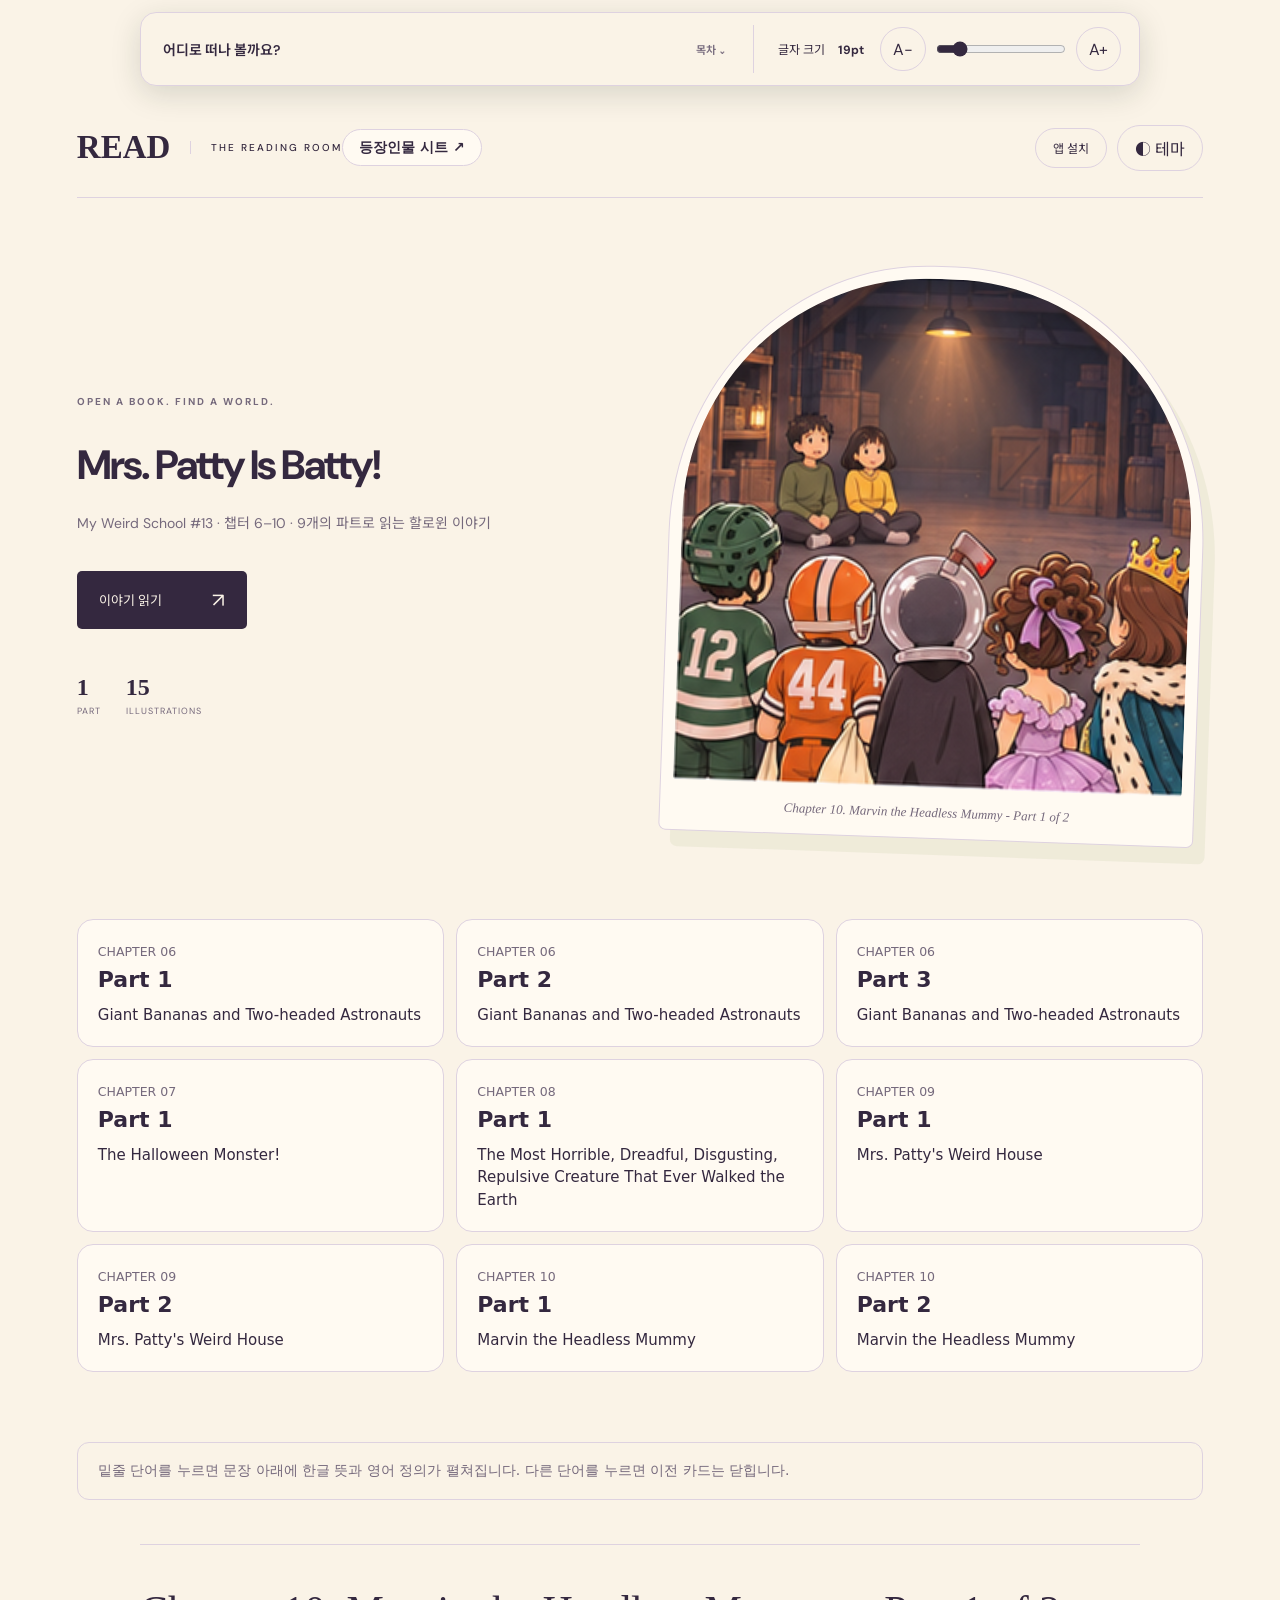
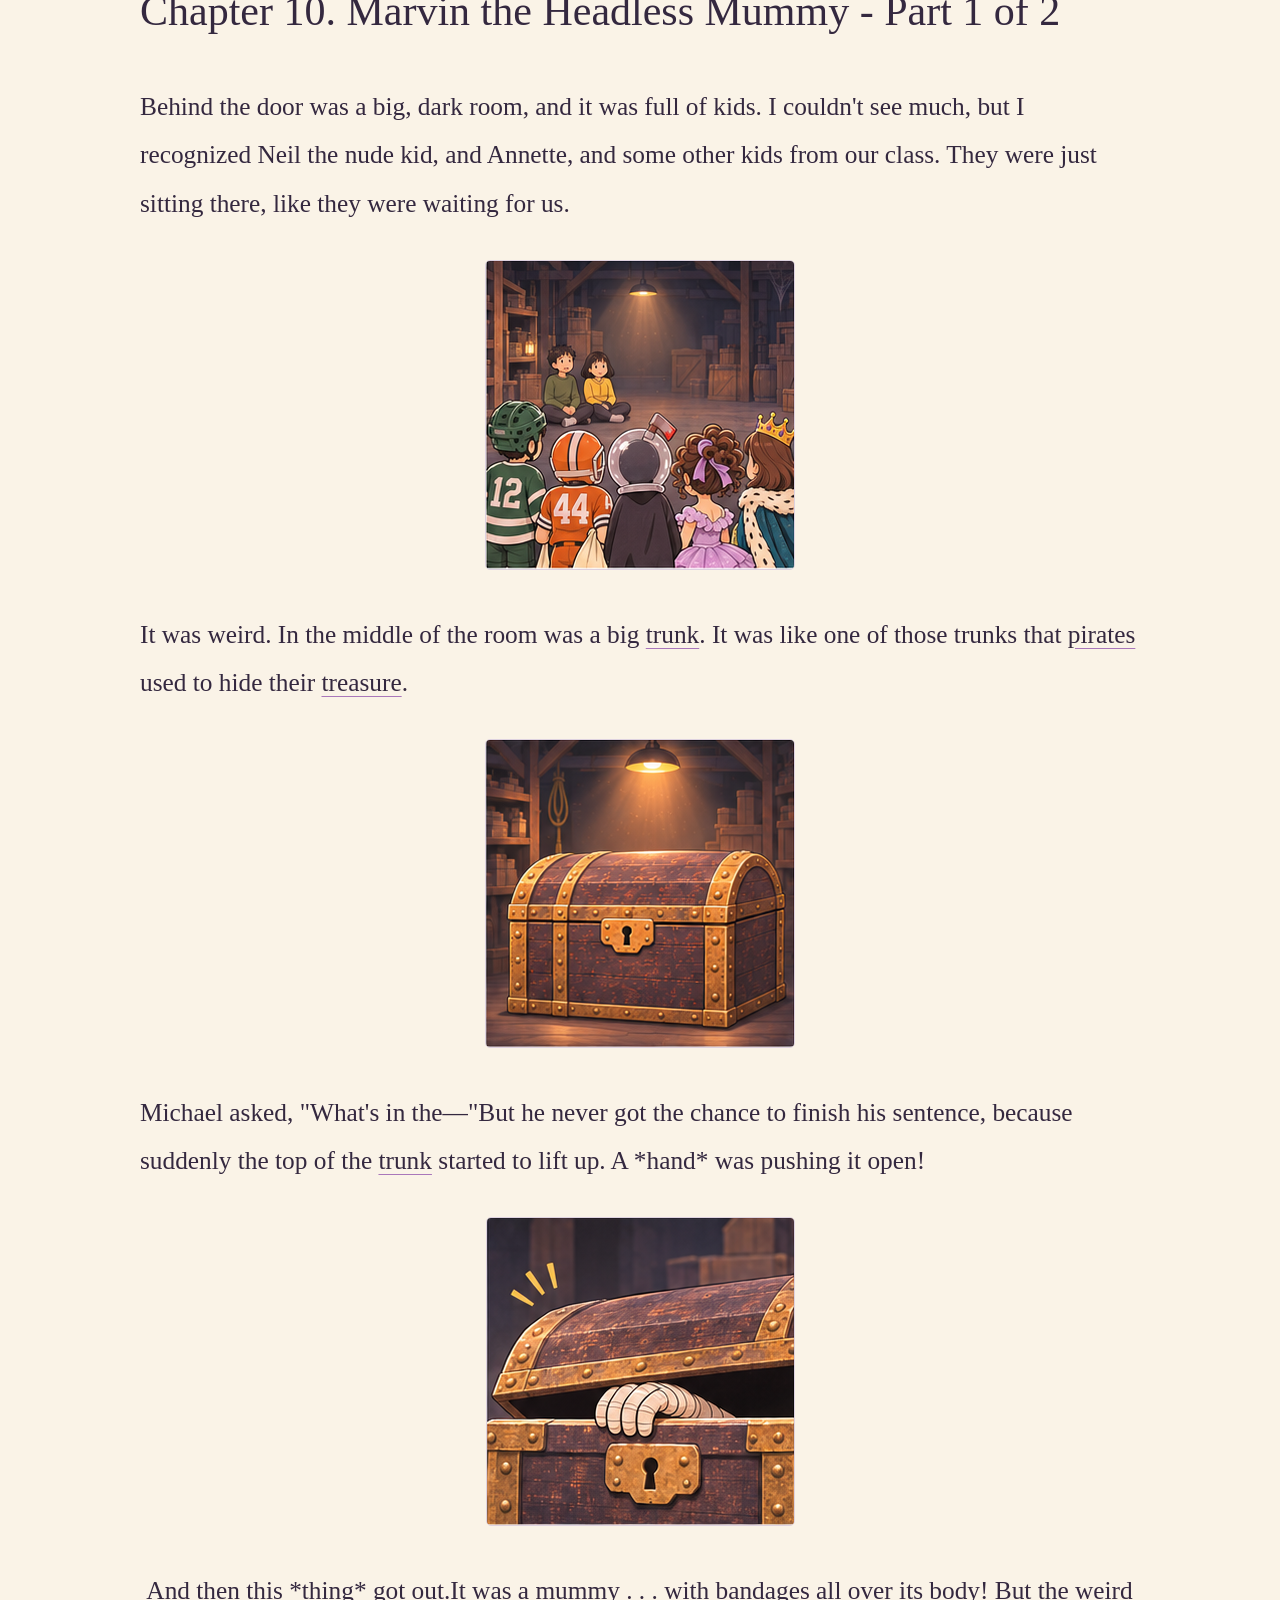
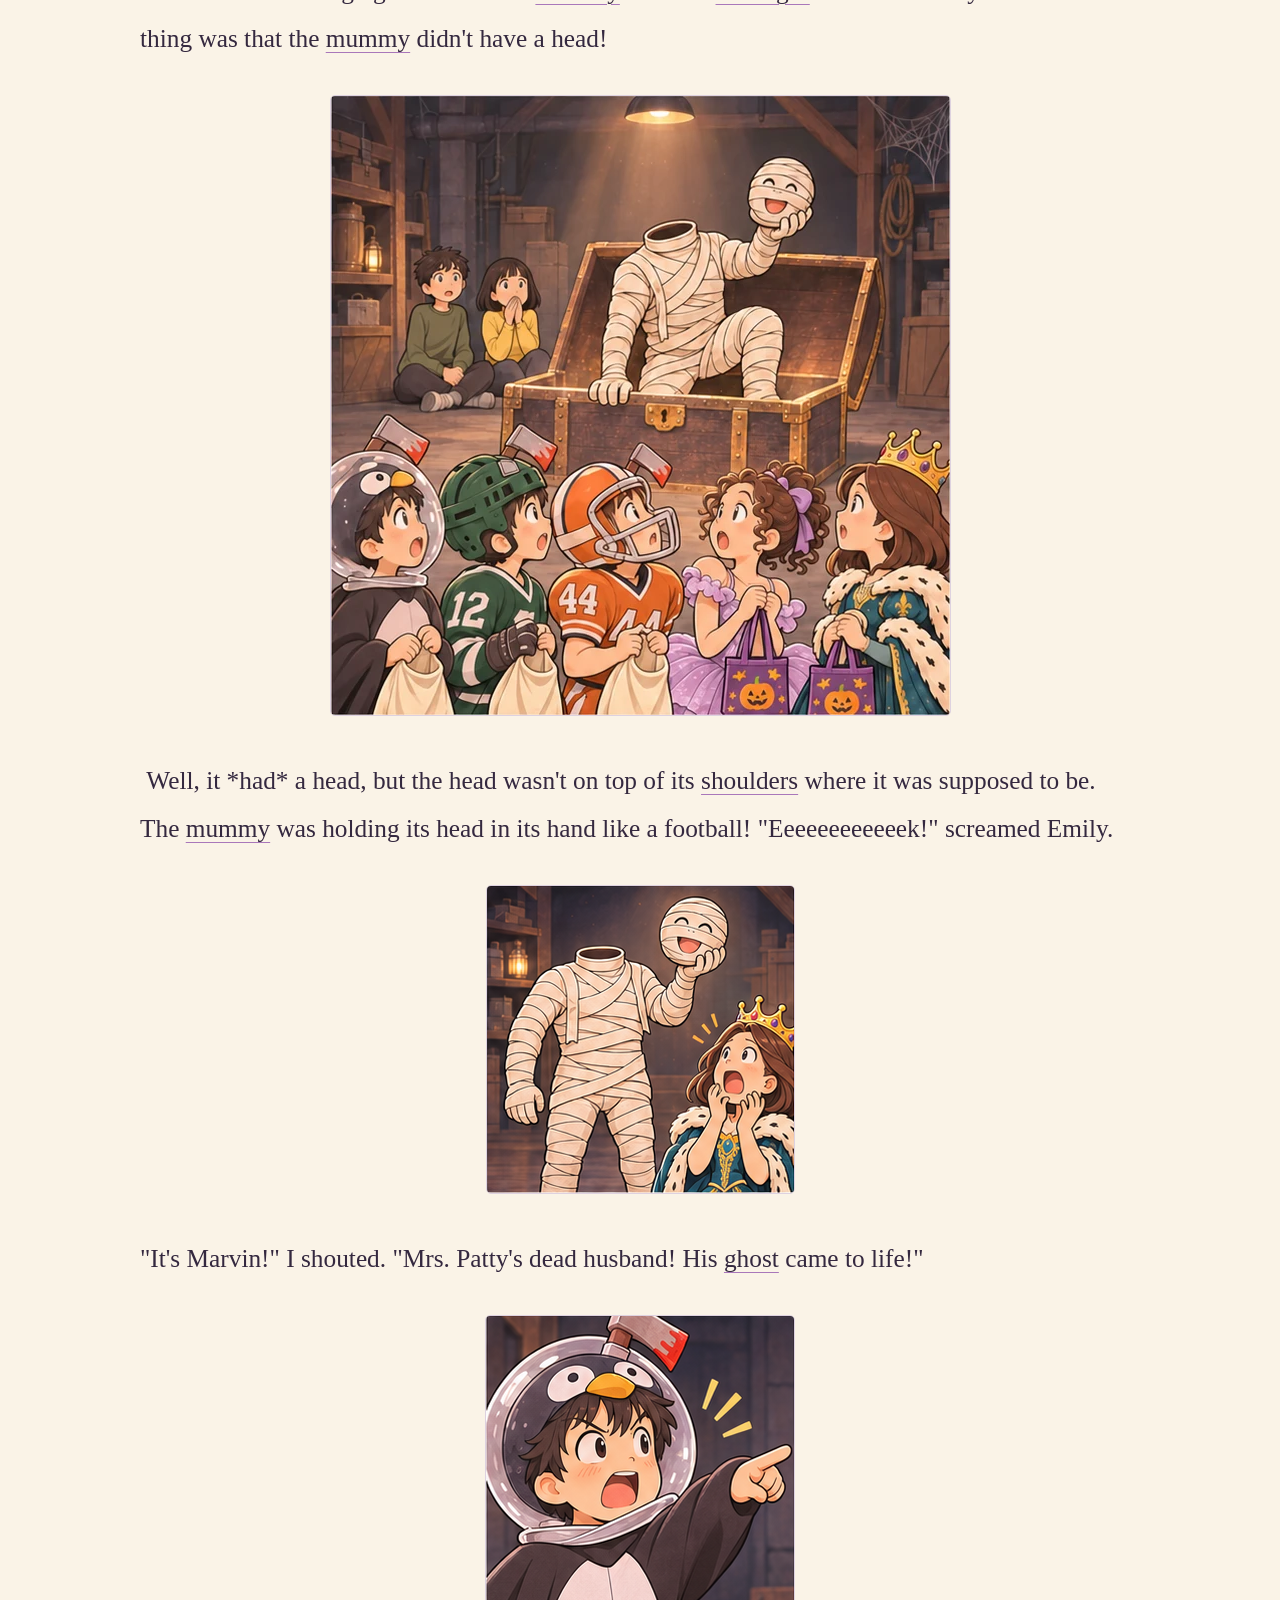
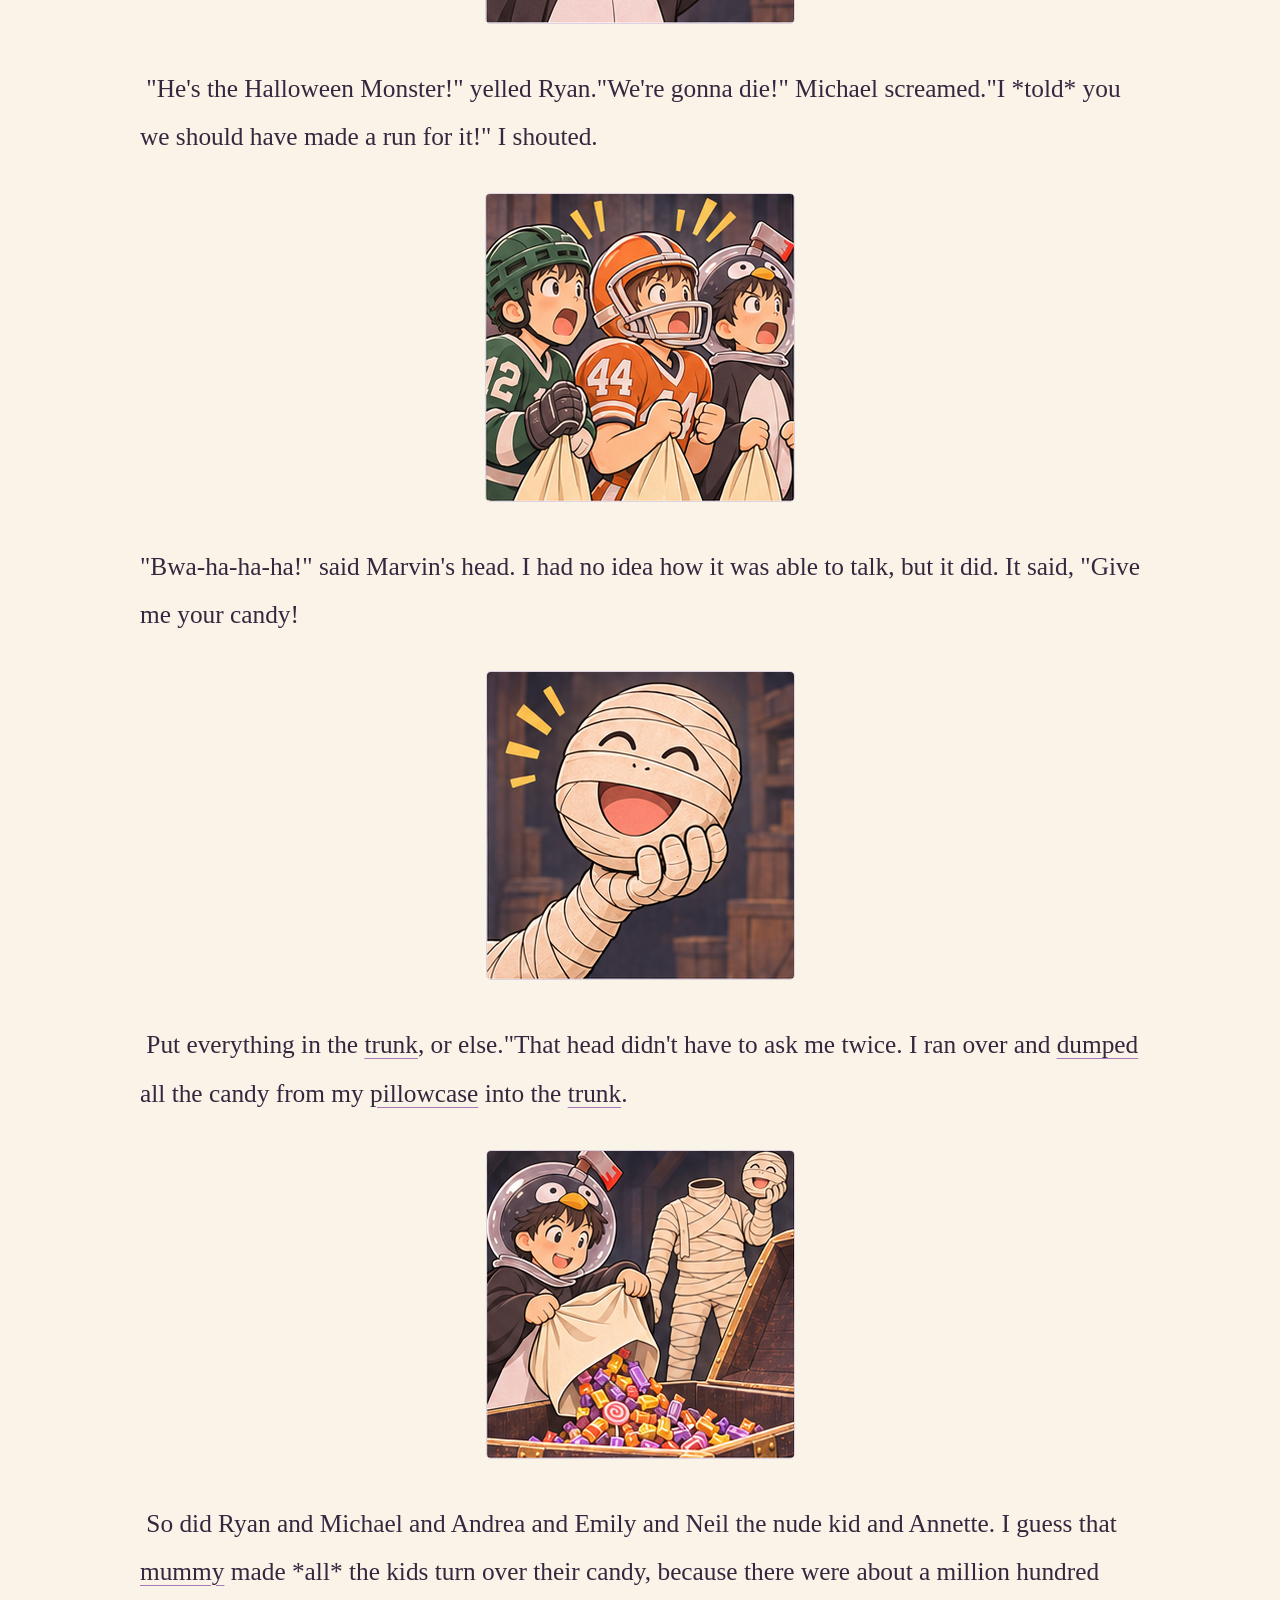
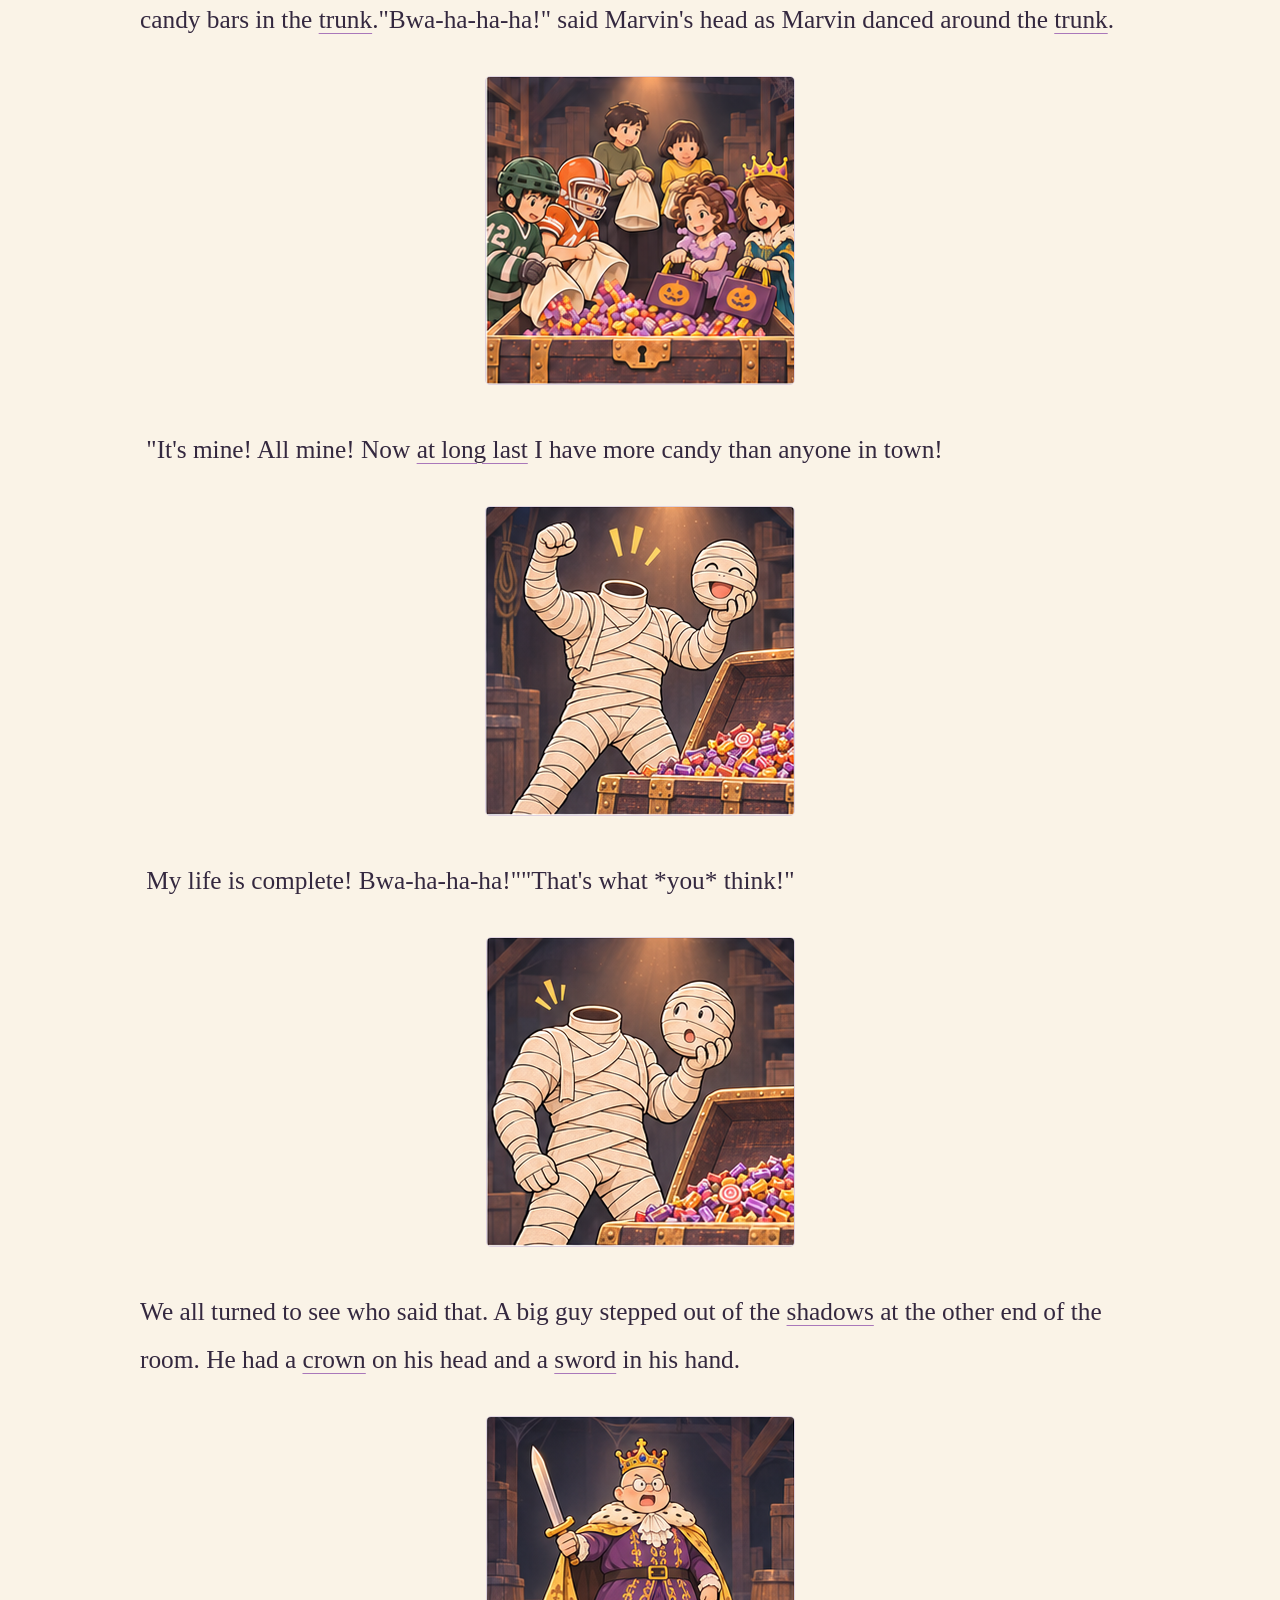
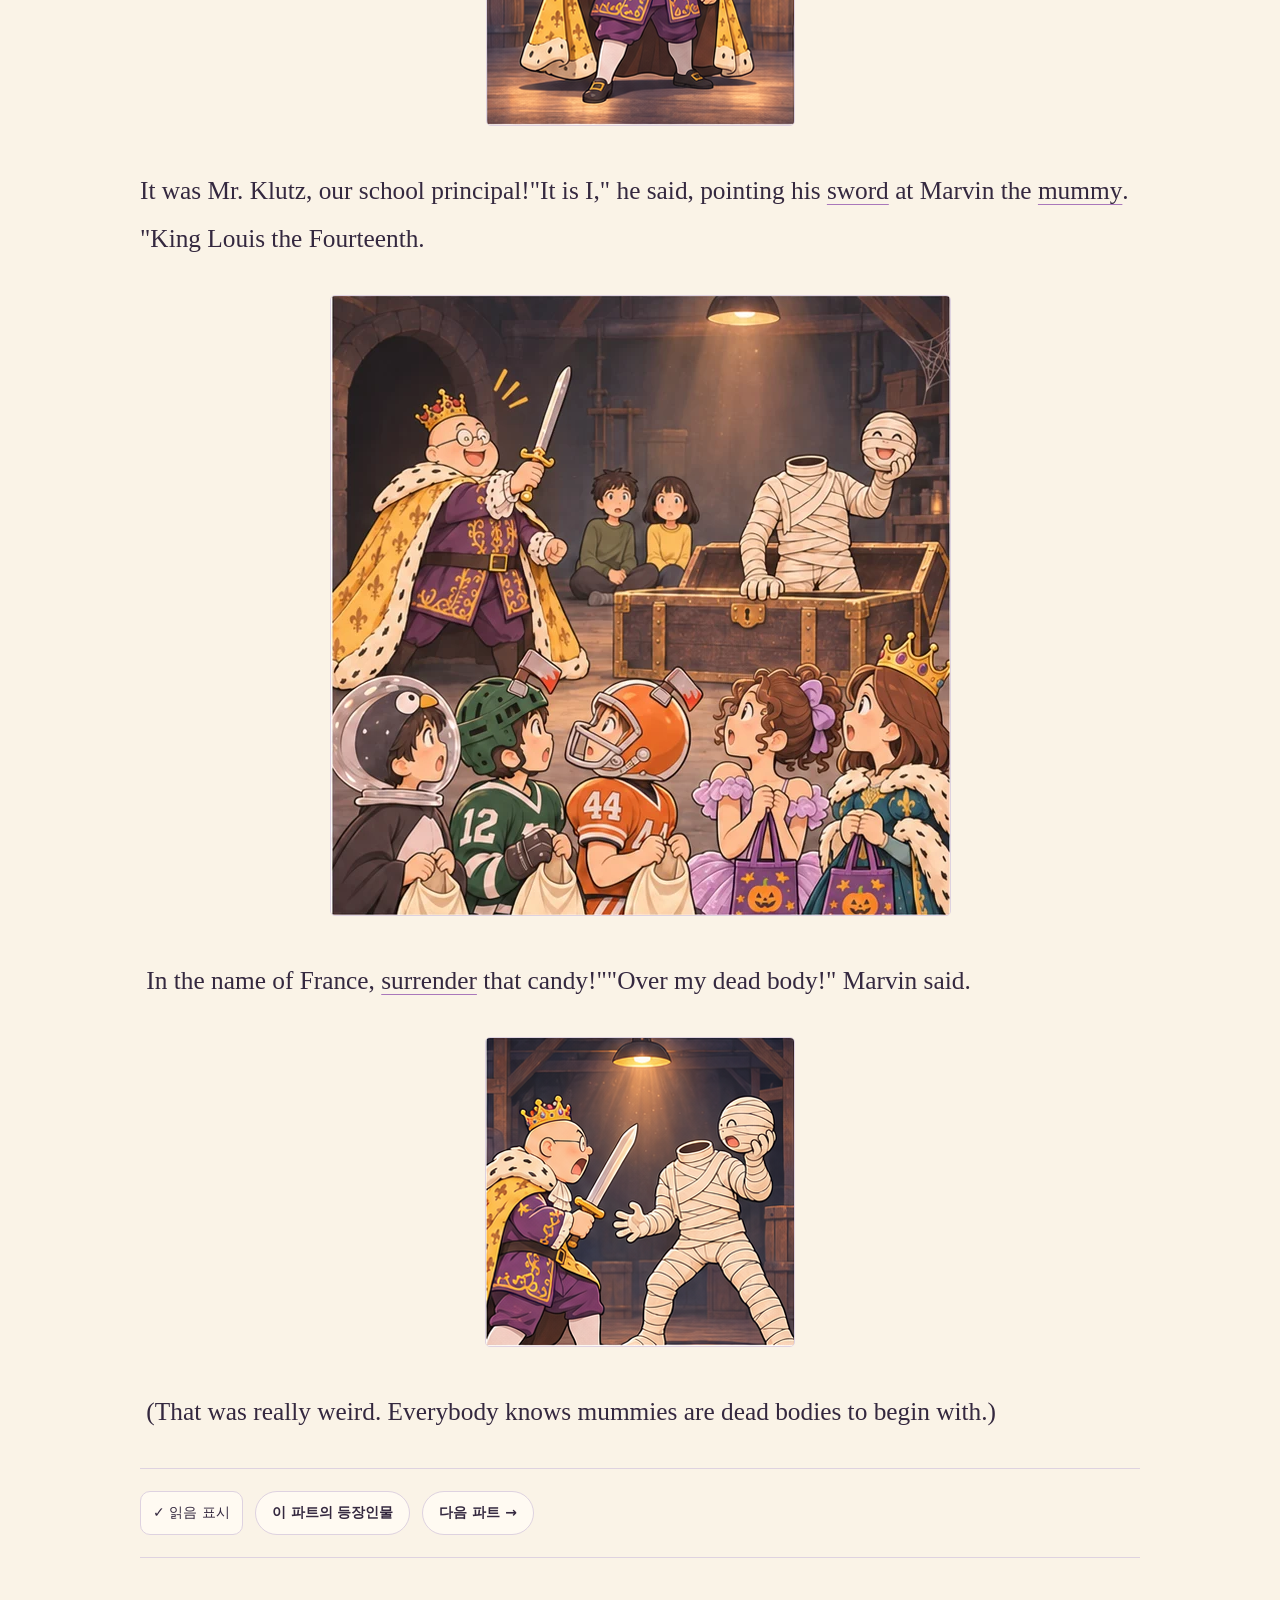
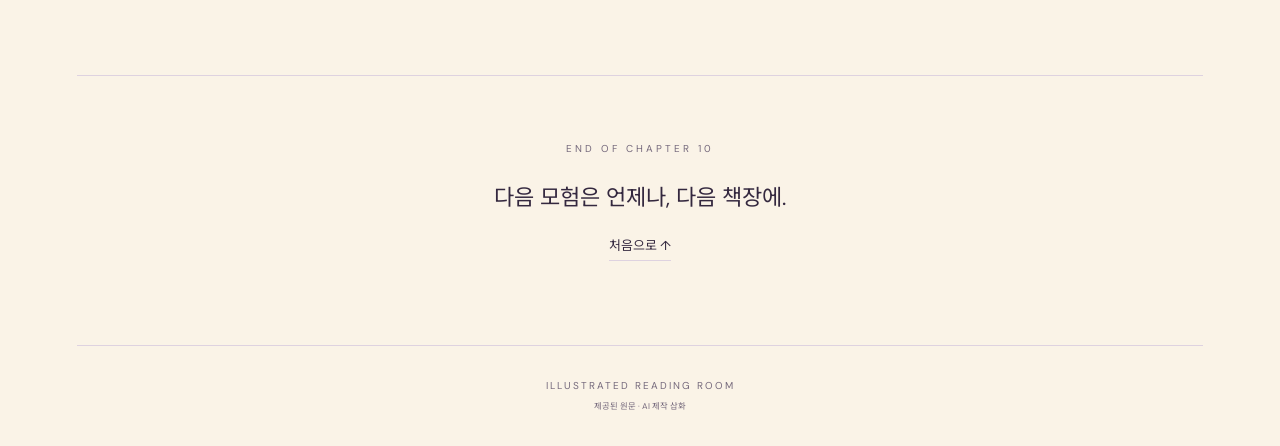
==== commit e182b03a: "Complete Chapter 9 and add the mummy and principal reveals" ====
--- a/10-1.html
+++ b/10-1.html
@@ -1,5 +1,5 @@
 <!doctype html>
-<html lang="ko" data-story-id="mws13-reading-room"><head><meta charset="utf-8"><meta name="viewport" content="width=device-width,initial-scale=1,viewport-fit=cover"><meta name="theme-color" content="#263e30"><meta name="description" content="My Weird School #13 · 챕터 6–10 · 9개의 파트로 읽는 할로윈 이야기"><title>Chapter 10. Marvin the Headless Mummy - Part 1 of 2 · MWS13</title><link rel="stylesheet" href="style.css?v=1004363f4f84"><script src="app.js?v=1004363f4f84" defer></script><script src="pwa.js?v=1004363f4f84" defer></script><link rel="manifest" href="manifest.webmanifest"><meta name="mobile-web-app-capable" content="yes"><meta name="apple-mobile-web-app-capable" content="yes"><meta name="apple-mobile-web-app-title" content="MWS13 Reader"><meta name="apple-mobile-web-app-status-bar-style" content="black-translucent"><link rel="apple-touch-icon" href="assets/app-icon-180.png"><link rel="icon" type="image/png" sizes="192x192" href="assets/app-icon-192.png"></head>
+<html lang="ko" data-story-id="mws13-reading-room"><head><meta charset="utf-8"><meta name="viewport" content="width=device-width,initial-scale=1,viewport-fit=cover"><meta name="theme-color" content="#263e30"><meta name="description" content="My Weird School #13 · 챕터 6–10 · 9개의 파트로 읽는 할로윈 이야기"><title>Chapter 10. Marvin the Headless Mummy - Part 1 of 2 · MWS13</title><link rel="stylesheet" href="style.css?v=361bce582ec0"><script src="app.js?v=361bce582ec0" defer></script><script src="pwa.js?v=361bce582ec0" defer></script><link rel="manifest" href="manifest.webmanifest"><meta name="mobile-web-app-capable" content="yes"><meta name="apple-mobile-web-app-capable" content="yes"><meta name="apple-mobile-web-app-title" content="MWS13 Reader"><meta name="apple-mobile-web-app-status-bar-style" content="black-translucent"><link rel="apple-touch-icon" href="assets/app-icon-180.png"><link rel="icon" type="image/png" sizes="192x192" href="assets/app-icon-192.png"></head>
 <body><a class="skip" href="#chapter-008">본문으로 이동</a><div class="floating-reader" id="floating-reader" role="region" aria-label="독서 도구"><details class="chapter-menu" id="chapter-menu"><summary>어디로 떠나 볼까요?<span aria-hidden="true">목차 ⌄</span></summary><nav class="toc" aria-label="전체 이야기 목차"><div class="toc-book"><h3>Mrs. Patty Is Batty!</h3><div class="toc-links"><a href="6-1.html"><span>6-1</span>Chapter 6. Giant Bananas and Two-headed Astronauts</a><a href="6-2.html"><span>6-2</span>Chapter 6. Giant Bananas and Two-headed Astronauts</a><a href="6-3.html"><span>6-3</span>Chapter 6. Giant Bananas and Two-headed Astronauts</a><a href="7-1.html"><span>7-1</span>Chapter 7. The Halloween Monster!</a><a href="8-1.html"><span>8-1</span>Chapter 8. The Most Horrible, Dreadful, Disgusting, Repulsive Creature That Ever Walked the Earth</a><a href="9-1.html"><span>9-1</span>Chapter 9. Mrs. Patty&#x27;s Weird House</a><a href="9-2.html"><span>9-2</span>Chapter 9. Mrs. Patty&#x27;s Weird House</a><a href="10-1.html"><span>10-1</span>Chapter 10. Marvin the Headless Mummy</a><a href="10-2.html"><span>10-2</span>Chapter 10. Marvin the Headless Mummy</a></div></div></nav></details><div class="reading-tools"><div><label for="font-size">글자 크기 <output id="font-value" for="font-size">19pt</output></label></div><div class="size-controls"><button type="button" id="smaller" aria-label="글자 크기 줄이기">A−</button><input id="font-size" type="range" min="14" max="50" step="1" value="19" aria-label="본문 글자 크기"><button type="button" id="larger" aria-label="글자 크기 늘리기">A+</button></div></div></div>
-<div class="shell"><header class="topbar"><a class="brand" href="index.html">READ<span>THE READING ROOM</span></a><a class="library-link" href="characters.html">등장인물 시트 ↗</a><button id="install-app" type="button">앱 설치</button><button id="theme" type="button" aria-label="어두운 테마로 전환">◐ <span>테마</span></button></header><main><div class="hero"><div class="hero-copy"><span class="eyebrow">OPEN A BOOK. FIND A WORLD.</span><h1 lang="en">Mrs. Patty Is Batty!</h1><p class="hero-desc">My Weird School #13 · 챕터 6–10 · 9개의 파트로 읽는 할로윈 이야기</p><a class="start" href="#chapter-008">이야기 읽기 <span>↗</span></a><div class="stats"><span><b>1</b> PART</span><span><b>2</b> ILLUSTRATIONS</span></div></div><div class="hero-art"><img src="assets/ch10-sc01.webp" width="619" height="619" loading="eager" decoding="async" alt="An apparent headless mummy rises from the trunk holding its theatrical head."><span class="art-note">Chapter 10. Marvin the Headless Mummy - Part 1 of 2</span></div></div><section class="part-library" aria-label="파트별 읽기"><a class="part-card" href="6-1.html"><small>CHAPTER 06</small><strong>Part 1</strong>Giant Bananas and Two-headed Astronauts<small class="progress-label" data-part="MWS13_C06_P01"></small></a><a class="part-card" href="6-2.html"><small>CHAPTER 06</small><strong>Part 2</strong>Giant Bananas and Two-headed Astronauts<small class="progress-label" data-part="MWS13_C06_P02"></small></a><a class="part-card" href="6-3.html"><small>CHAPTER 06</small><strong>Part 3</strong>Giant Bananas and Two-headed Astronauts<small class="progress-label" data-part="MWS13_C06_P03"></small></a><a class="part-card" href="7-1.html"><small>CHAPTER 07</small><strong>Part 1</strong>The Halloween Monster!<small class="progress-label" data-part="MWS13_C07_P01"></small></a><a class="part-card" href="8-1.html"><small>CHAPTER 08</small><strong>Part 1</strong>The Most Horrible, Dreadful, Disgusting, Repulsive Creature That Ever Walked the Earth<small class="progress-label" data-part="MWS13_C08_P01"></small></a><a class="part-card" href="9-1.html"><small>CHAPTER 09</small><strong>Part 1</strong>Mrs. Patty&#x27;s Weird House<small class="progress-label" data-part="MWS13_C09_P01"></small></a><a class="part-card" href="9-2.html"><small>CHAPTER 09</small><strong>Part 2</strong>Mrs. Patty&#x27;s Weird House<small class="progress-label" data-part="MWS13_C09_P02"></small></a><a class="part-card" href="10-1.html"><small>CHAPTER 10</small><strong>Part 1</strong>Marvin the Headless Mummy<small class="progress-label" data-part="MWS13_C10_P01"></small></a><a class="part-card" href="10-2.html"><small>CHAPTER 10</small><strong>Part 2</strong>Marvin the Headless Mummy<small class="progress-label" data-part="MWS13_C10_P02"></small></a></section><p class="vocab-help">밑줄 단어를 누르면 문장 아래에 한글 뜻과 영어 정의가 펼쳐집니다. 다른 단어를 누르면 이전 카드는 닫힙니다.</p><article><section class="chapter" id="chapter-008" aria-labelledby="chapter-008-title" lang="en"><header class="chapter-head"><span>CHAPTER 08</span><h3 id="chapter-008-title">Chapter 10. Marvin the Headless Mummy - Part 1 of 2</h3></header><div class="reading-block" id="c10p01-b001" data-sentences="3"><span class="source-fragment reading-sentence" id="p0121" data-source-paragraph="p0121" data-start="0" data-end="62">Behind the door was a big, dark room, and it was full of kids.</span><span class="source-fragment reading-sentence" data-source-paragraph="p0121" data-start="62" data-end="168"> I couldn&#x27;t see much, but I recognized Neil the nude kid, and Annette, and some other kids from our class.</span><span class="source-fragment reading-sentence" data-source-paragraph="p0121" data-start="168" data-end="229"> They were just sitting there, like they were waiting for us.</span></div><div class="reading-block" id="c10p01-b002" data-sentences="3"><span class="source-fragment reading-sentence" id="p0122" data-source-paragraph="p0122" data-start="0" data-end="13">It was weird.</span><span class="source-fragment reading-sentence" data-source-paragraph="p0122" data-start="13" data-end="56"> In the middle of the room was a big <button type="button" class="vocab-word" data-vocab="trunk" aria-expanded="false" aria-controls="vocab-card">trunk</button>.</span><span class="source-fragment reading-sentence" data-source-paragraph="p0122" data-start="56" data-end="130"> It was like one of those trunks that <button type="button" class="vocab-word" data-vocab="pirates" aria-expanded="false" aria-controls="vocab-card">pirates</button> used to hide their <button type="button" class="vocab-word" data-vocab="treasure" aria-expanded="false" aria-controls="vocab-card">treasure</button>.</span></div><div class="reading-block" id="c10p01-b003" data-sentences="3"><span class="source-fragment reading-sentence" id="p0123" data-source-paragraph="p0123" data-start="0" data-end="31">Michael asked, &quot;What&#x27;s in the—&quot;</span><span class="source-fragment reading-sentence" id="p0124" data-source-paragraph="p0124" data-start="0" data-end="109">But he never got the chance to finish his sentence, because suddenly the top of the <button type="button" class="vocab-word" data-vocab="trunk" aria-expanded="false" aria-controls="vocab-card">trunk</button> started to lift up.</span><span class="source-fragment reading-sentence" data-source-paragraph="p0124" data-start="109" data-end="139"> A *hand* was pushing it open!</span></div><div class="reading-block" id="c10p01-b004" data-sentences="3"><span class="source-fragment reading-sentence" data-source-paragraph="p0124" data-start="139" data-end="170"> And then this *thing* got out.</span><span class="source-fragment reading-sentence" id="p0125" data-source-paragraph="p0125" data-start="0" data-end="53">It was a <button type="button" class="vocab-word" data-vocab="mummy" aria-expanded="false" aria-controls="vocab-card">mummy</button> . . . with <button type="button" class="vocab-word" data-vocab="bandages" aria-expanded="false" aria-controls="vocab-card">bandages</button> all over its body!</span><span class="source-fragment reading-sentence" data-source-paragraph="p0125" data-start="53" data-end="112"> But the weird thing was that the <button type="button" class="vocab-word" data-vocab="mummy" aria-expanded="false" aria-controls="vocab-card">mummy</button> didn&#x27;t have a head!</span></div><figure class="dense-illustration" data-block="c10p01-b004" data-scene="ch10-sc01"><a href="assets/ch10-sc01.webp" target="_blank" rel="noopener" aria-label="삽화 크게 보기"><img src="assets/ch10-sc01.webp" width="619" height="619" loading="lazy" decoding="async" alt="An apparent headless mummy rises from the trunk holding its theatrical head."></a></figure><div class="reading-block" id="c10p01-b005" data-sentences="3"><span class="source-fragment reading-sentence" data-source-paragraph="p0125" data-start="112" data-end="208"> Well, it *had* a head, but the head wasn&#x27;t on top of its <button type="button" class="vocab-word" data-vocab="shoulders" aria-expanded="false" aria-controls="vocab-card">shoulders</button> where it was supposed to be.</span><span class="source-fragment reading-sentence" data-source-paragraph="p0125" data-start="208" data-end="268"> The <button type="button" class="vocab-word" data-vocab="mummy" aria-expanded="false" aria-controls="vocab-card">mummy</button> was holding its head in its hand like a football!</span><span class="source-fragment reading-sentence" data-source-paragraph="p0125" data-start="268" data-end="301"> &quot;Eeeeeeeeeeeek!&quot; screamed Emily.</span></div><div class="reading-block" id="c10p01-b006" data-sentences="3"><span class="source-fragment reading-sentence" id="p0126" data-source-paragraph="p0126" data-start="0" data-end="25">&quot;It&#x27;s Marvin!&quot; I shouted.</span><span class="source-fragment reading-sentence" data-source-paragraph="p0126" data-start="25" data-end="53"> &quot;Mrs. Patty&#x27;s dead husband!</span><span class="source-fragment reading-sentence" data-source-paragraph="p0126" data-start="53" data-end="78"> His <button type="button" class="vocab-word" data-vocab="ghost" aria-expanded="false" aria-controls="vocab-card">ghost</button> came to life!&quot;</span></div><div class="reading-block" id="c10p01-b007" data-sentences="3"><span class="source-fragment reading-sentence" data-source-paragraph="p0126" data-start="78" data-end="121"> &quot;He&#x27;s the Halloween Monster!&quot; yelled Ryan.</span><span class="source-fragment reading-sentence" id="p0127" data-source-paragraph="p0127" data-start="0" data-end="36">&quot;We&#x27;re gonna die!&quot; Michael screamed.</span><span class="source-fragment reading-sentence" id="p0128" data-source-paragraph="p0128" data-start="0" data-end="59">&quot;I *told* you we should have made a run for it!&quot; I shouted.</span></div><div class="reading-block" id="c10p01-b008" data-sentences="3"><span class="source-fragment reading-sentence" id="p0129" data-source-paragraph="p0129" data-start="0" data-end="35">&quot;Bwa-ha-ha-ha!&quot; said Marvin&#x27;s head.</span><span class="source-fragment reading-sentence" data-source-paragraph="p0129" data-start="35" data-end="86"> I had no idea how it was able to talk, but it did.</span><span class="source-fragment reading-sentence" data-source-paragraph="p0129" data-start="86" data-end="116"> It said, &quot;Give me your candy!</span></div><div class="reading-block" id="c10p01-b009" data-sentences="3"><span class="source-fragment reading-sentence" data-source-paragraph="p0129" data-start="116" data-end="155"> Put everything in the <button type="button" class="vocab-word" data-vocab="trunk" aria-expanded="false" aria-controls="vocab-card">trunk</button>, or else.&quot;</span><span class="source-fragment reading-sentence" id="p0130" data-source-paragraph="p0130" data-start="0" data-end="38">That head didn&#x27;t have to ask me twice.</span><span class="source-fragment reading-sentence" data-source-paragraph="p0130" data-start="38" data-end="109"> I ran over and <button type="button" class="vocab-word" data-vocab="dumped" aria-expanded="false" aria-controls="vocab-card">dumped</button> all the candy from my <button type="button" class="vocab-word" data-vocab="pillowcase" aria-expanded="false" aria-controls="vocab-card">pillowcase</button> into the <button type="button" class="vocab-word" data-vocab="trunk" aria-expanded="false" aria-controls="vocab-card">trunk</button>.</span></div><div class="reading-block" id="c10p01-b010" data-sentences="3"><span class="source-fragment reading-sentence" data-source-paragraph="p0130" data-start="109" data-end="189"> So did Ryan and Michael and Andrea and Emily and Neil the nude kid and Annette.</span><span class="source-fragment reading-sentence" data-source-paragraph="p0130" data-start="189" data-end="319"> I guess that <button type="button" class="vocab-word" data-vocab="mummy" aria-expanded="false" aria-controls="vocab-card">mummy</button> made *all* the kids turn over their candy, because there were about a million hundred candy bars in the <button type="button" class="vocab-word" data-vocab="trunk" aria-expanded="false" aria-controls="vocab-card">trunk</button>.</span><span class="source-fragment reading-sentence" id="p0131" data-source-paragraph="p0131" data-start="0" data-end="69">&quot;Bwa-ha-ha-ha!&quot; said Marvin&#x27;s head as Marvin danced around the <button type="button" class="vocab-word" data-vocab="trunk" aria-expanded="false" aria-controls="vocab-card">trunk</button>.</span></div><div class="reading-block" id="c10p01-b011" data-sentences="3"><span class="source-fragment reading-sentence" data-source-paragraph="p0131" data-start="69" data-end="81"> &quot;It&#x27;s mine!</span><span class="source-fragment reading-sentence" data-source-paragraph="p0131" data-start="81" data-end="91"> All mine!</span><span class="source-fragment reading-sentence" data-source-paragraph="p0131" data-start="91" data-end="147"> Now <button type="button" class="vocab-word" data-vocab="at long last" aria-expanded="false" aria-controls="vocab-card">at long last</button> I have more candy than anyone in town!</span></div><div class="reading-block" id="c10p01-b012" data-sentences="3"><span class="source-fragment reading-sentence" data-source-paragraph="p0131" data-start="147" data-end="168"> My life is complete!</span><span class="source-fragment reading-sentence" data-source-paragraph="p0131" data-start="168" data-end="183"> Bwa-ha-ha-ha!&quot;</span><span class="source-fragment reading-sentence" id="p0132" data-source-paragraph="p0132" data-start="0" data-end="26">&quot;That&#x27;s what *you* think!&quot;</span></div><div class="reading-block" id="c10p01-b013" data-sentences="3"><span class="source-fragment reading-sentence" id="p0133" data-source-paragraph="p0133" data-start="0" data-end="35">We all turned to see who said that.</span><span class="source-fragment reading-sentence" data-source-paragraph="p0133" data-start="35" data-end="102"> A big guy stepped out of the <button type="button" class="vocab-word" data-vocab="shadows" aria-expanded="false" aria-controls="vocab-card">shadows</button> at the other end of the room.</span><span class="source-fragment reading-sentence" data-source-paragraph="p0133" data-start="102" data-end="154"> He had a <button type="button" class="vocab-word" data-vocab="crown" aria-expanded="false" aria-controls="vocab-card">crown</button> on his head and a <button type="button" class="vocab-word" data-vocab="sword" aria-expanded="false" aria-controls="vocab-card">sword</button> in his hand.</span></div><div class="reading-block" id="c10p01-b014" data-sentences="3"><span class="source-fragment reading-sentence" id="p0134" data-source-paragraph="p0134" data-start="0" data-end="39">It was Mr. Klutz, our school principal!</span><span class="source-fragment reading-sentence" id="p0135" data-source-paragraph="p0135" data-start="0" data-end="59">&quot;It is I,&quot; he said, pointing his <button type="button" class="vocab-word" data-vocab="sword" aria-expanded="false" aria-controls="vocab-card">sword</button> at Marvin the <button type="button" class="vocab-word" data-vocab="mummy" aria-expanded="false" aria-controls="vocab-card">mummy</button>.</span><span class="source-fragment reading-sentence" data-source-paragraph="p0135" data-start="59" data-end="87"> &quot;King Louis the Fourteenth.</span></div><figure class="dense-illustration" data-block="c10p01-b014" data-scene="ch10-sc02"><a href="assets/ch10-sc02.webp" target="_blank" rel="noopener" aria-label="삽화 크게 보기"><img src="assets/ch10-sc02.webp" width="619" height="619" loading="lazy" decoding="async" alt="Mr. Klutz emerges in his king costume with crown and sword."></a></figure><div class="reading-block" id="c10p01-b015" data-sentences="2"><span class="source-fragment reading-sentence" data-source-paragraph="p0135" data-start="87" data-end="133"> In the name of France, <button type="button" class="vocab-word" data-vocab="surrender" aria-expanded="false" aria-controls="vocab-card">surrender</button> that candy!&quot;</span><span class="source-fragment reading-sentence" id="p0136" data-source-paragraph="p0136" data-start="0" data-end="33">&quot;Over my dead body!&quot; Marvin said.</span></div><div class="reading-block" id="c10p01-b016" data-sentences="2"><span class="source-fragment reading-sentence" data-source-paragraph="p0136" data-start="33" data-end="57"> (That was really weird.</span><span class="source-fragment reading-sentence" data-source-paragraph="p0136" data-start="57" data-end="113"> Everybody knows mummies are dead bodies to begin with.)</span></div><div class="part-finish"><button class="check-read" data-complete="MWS13_C10_P01">✓ 읽음 표시</button><a class="library-link" href="characters.html?part=MWS13_C10_P01">이 파트의 등장인물</a><a class="library-link" href="10-2.html">다음 파트 →</a></div></section></article><div class="end-note"><span>END OF CHAPTER 10</span><p>다음 모험은 언제나, 다음 책장에.</p><a href="#">처음으로 ↑</a></div></main><footer>ILLUSTRATED READING ROOM<br><small>제공된 원문 · AI 제작 삽화</small></footer></div>
+<div class="shell"><header class="topbar"><a class="brand" href="index.html">READ<span>THE READING ROOM</span></a><a class="library-link" href="characters.html">등장인물 시트 ↗</a><button id="install-app" type="button">앱 설치</button><button id="theme" type="button" aria-label="어두운 테마로 전환">◐ <span>테마</span></button></header><main><div class="hero"><div class="hero-copy"><span class="eyebrow">OPEN A BOOK. FIND A WORLD.</span><h1 lang="en">Mrs. Patty Is Batty!</h1><p class="hero-desc">My Weird School #13 · 챕터 6–10 · 9개의 파트로 읽는 할로윈 이야기</p><a class="start" href="#chapter-008">이야기 읽기 <span>↗</span></a><div class="stats"><span><b>1</b> PART</span><span><b>15</b> ILLUSTRATIONS</span></div></div><div class="hero-art"><img src="assets/c10p01-b001-scene.webp" width="308" height="308" loading="eager" decoding="async" alt="Behind the door was a big, dark room, and it was full of kids. I couldn&#x27;t see much, but I recognized Neil the nude kid, and Annette, and som"><span class="art-note">Chapter 10. Marvin the Headless Mummy - Part 1 of 2</span></div></div><section class="part-library" aria-label="파트별 읽기"><a class="part-card" href="6-1.html"><small>CHAPTER 06</small><strong>Part 1</strong>Giant Bananas and Two-headed Astronauts<small class="progress-label" data-part="MWS13_C06_P01"></small></a><a class="part-card" href="6-2.html"><small>CHAPTER 06</small><strong>Part 2</strong>Giant Bananas and Two-headed Astronauts<small class="progress-label" data-part="MWS13_C06_P02"></small></a><a class="part-card" href="6-3.html"><small>CHAPTER 06</small><strong>Part 3</strong>Giant Bananas and Two-headed Astronauts<small class="progress-label" data-part="MWS13_C06_P03"></small></a><a class="part-card" href="7-1.html"><small>CHAPTER 07</small><strong>Part 1</strong>The Halloween Monster!<small class="progress-label" data-part="MWS13_C07_P01"></small></a><a class="part-card" href="8-1.html"><small>CHAPTER 08</small><strong>Part 1</strong>The Most Horrible, Dreadful, Disgusting, Repulsive Creature That Ever Walked the Earth<small class="progress-label" data-part="MWS13_C08_P01"></small></a><a class="part-card" href="9-1.html"><small>CHAPTER 09</small><strong>Part 1</strong>Mrs. Patty&#x27;s Weird House<small class="progress-label" data-part="MWS13_C09_P01"></small></a><a class="part-card" href="9-2.html"><small>CHAPTER 09</small><strong>Part 2</strong>Mrs. Patty&#x27;s Weird House<small class="progress-label" data-part="MWS13_C09_P02"></small></a><a class="part-card" href="10-1.html"><small>CHAPTER 10</small><strong>Part 1</strong>Marvin the Headless Mummy<small class="progress-label" data-part="MWS13_C10_P01"></small></a><a class="part-card" href="10-2.html"><small>CHAPTER 10</small><strong>Part 2</strong>Marvin the Headless Mummy<small class="progress-label" data-part="MWS13_C10_P02"></small></a></section><p class="vocab-help">밑줄 단어를 누르면 문장 아래에 한글 뜻과 영어 정의가 펼쳐집니다. 다른 단어를 누르면 이전 카드는 닫힙니다.</p><article><section class="chapter" id="chapter-008" aria-labelledby="chapter-008-title" lang="en"><header class="chapter-head"><span>CHAPTER 08</span><h3 id="chapter-008-title">Chapter 10. Marvin the Headless Mummy - Part 1 of 2</h3></header><div class="reading-block" id="c10p01-b001" data-sentences="3"><span class="source-fragment reading-sentence" id="p0121" data-source-paragraph="p0121" data-start="0" data-end="62">Behind the door was a big, dark room, and it was full of kids.</span><span class="source-fragment reading-sentence" data-source-paragraph="p0121" data-start="62" data-end="168"> I couldn&#x27;t see much, but I recognized Neil the nude kid, and Annette, and some other kids from our class.</span><span class="source-fragment reading-sentence" data-source-paragraph="p0121" data-start="168" data-end="229"> They were just sitting there, like they were waiting for us.</span></div><figure class="dense-illustration" data-block="c10p01-b001" data-scene="c10p01-b001-scene"><a href="assets/c10p01-b001-scene.webp" target="_blank" rel="noopener" aria-label="삽화 크게 보기"><img src="assets/c10p01-b001-scene.webp" width="308" height="308" loading="lazy" decoding="async" alt="Behind the door was a big, dark room, and it was full of kids. I couldn&#x27;t see much, but I recognized Neil the nude kid, and Annette, and som"></a></figure><div class="reading-block" id="c10p01-b002" data-sentences="3"><span class="source-fragment reading-sentence" id="p0122" data-source-paragraph="p0122" data-start="0" data-end="13">It was weird.</span><span class="source-fragment reading-sentence" data-source-paragraph="p0122" data-start="13" data-end="56"> In the middle of the room was a big <button type="button" class="vocab-word" data-vocab="trunk" aria-expanded="false" aria-controls="vocab-card">trunk</button>.</span><span class="source-fragment reading-sentence" data-source-paragraph="p0122" data-start="56" data-end="130"> It was like one of those trunks that <button type="button" class="vocab-word" data-vocab="pirates" aria-expanded="false" aria-controls="vocab-card">pirates</button> used to hide their <button type="button" class="vocab-word" data-vocab="treasure" aria-expanded="false" aria-controls="vocab-card">treasure</button>.</span></div><figure class="dense-illustration" data-block="c10p01-b002" data-scene="c10p01-b002-scene"><a href="assets/c10p01-b002-scene.webp" target="_blank" rel="noopener" aria-label="삽화 크게 보기"><img src="assets/c10p01-b002-scene.webp" width="308" height="307" loading="lazy" decoding="async" alt="It was weird. In the middle of the room was a big trunk. It was like one of those trunks that pirates used to hide their treasure."></a></figure><div class="reading-block" id="c10p01-b003" data-sentences="3"><span class="source-fragment reading-sentence" id="p0123" data-source-paragraph="p0123" data-start="0" data-end="31">Michael asked, &quot;What&#x27;s in the—&quot;</span><span class="source-fragment reading-sentence" id="p0124" data-source-paragraph="p0124" data-start="0" data-end="109">But he never got the chance to finish his sentence, because suddenly the top of the <button type="button" class="vocab-word" data-vocab="trunk" aria-expanded="false" aria-controls="vocab-card">trunk</button> started to lift up.</span><span class="source-fragment reading-sentence" data-source-paragraph="p0124" data-start="109" data-end="139"> A *hand* was pushing it open!</span></div><figure class="dense-illustration" data-block="c10p01-b003" data-scene="c10p01-b003-scene"><a href="assets/c10p01-b003-scene.webp" target="_blank" rel="noopener" aria-label="삽화 크게 보기"><img src="assets/c10p01-b003-scene.webp" width="307" height="307" loading="lazy" decoding="async" alt="Michael asked, &quot;What&#x27;s in the—&quot; But he never got the chance to finish his sentence, because suddenly the top of the trunk started to lift up"></a></figure><div class="reading-block" id="c10p01-b004" data-sentences="3"><span class="source-fragment reading-sentence" data-source-paragraph="p0124" data-start="139" data-end="170"> And then this *thing* got out.</span><span class="source-fragment reading-sentence" id="p0125" data-source-paragraph="p0125" data-start="0" data-end="53">It was a <button type="button" class="vocab-word" data-vocab="mummy" aria-expanded="false" aria-controls="vocab-card">mummy</button> . . . with <button type="button" class="vocab-word" data-vocab="bandages" aria-expanded="false" aria-controls="vocab-card">bandages</button> all over its body!</span><span class="source-fragment reading-sentence" data-source-paragraph="p0125" data-start="53" data-end="112"> But the weird thing was that the <button type="button" class="vocab-word" data-vocab="mummy" aria-expanded="false" aria-controls="vocab-card">mummy</button> didn&#x27;t have a head!</span></div><figure class="dense-illustration" data-block="c10p01-b004" data-scene="ch10-sc01"><a href="assets/ch10-sc01.webp" target="_blank" rel="noopener" aria-label="삽화 크게 보기"><img src="assets/ch10-sc01.webp" width="619" height="619" loading="lazy" decoding="async" alt="An apparent headless mummy rises from the trunk holding its theatrical head."></a></figure><div class="reading-block" id="c10p01-b005" data-sentences="3"><span class="source-fragment reading-sentence" data-source-paragraph="p0125" data-start="112" data-end="208"> Well, it *had* a head, but the head wasn&#x27;t on top of its <button type="button" class="vocab-word" data-vocab="shoulders" aria-expanded="false" aria-controls="vocab-card">shoulders</button> where it was supposed to be.</span><span class="source-fragment reading-sentence" data-source-paragraph="p0125" data-start="208" data-end="268"> The <button type="button" class="vocab-word" data-vocab="mummy" aria-expanded="false" aria-controls="vocab-card">mummy</button> was holding its head in its hand like a football!</span><span class="source-fragment reading-sentence" data-source-paragraph="p0125" data-start="268" data-end="301"> &quot;Eeeeeeeeeeeek!&quot; screamed Emily.</span></div><figure class="dense-illustration" data-block="c10p01-b005" data-scene="c10p01-b005-scene"><a href="assets/c10p01-b005-scene.webp" target="_blank" rel="noopener" aria-label="삽화 크게 보기"><img src="assets/c10p01-b005-scene.webp" width="307" height="307" loading="lazy" decoding="async" alt="Well, it *had* a head, but the head wasn&#x27;t on top of its shoulders where it was supposed to be. The mummy was holding its head in its hand l"></a></figure><div class="reading-block" id="c10p01-b006" data-sentences="3"><span class="source-fragment reading-sentence" id="p0126" data-source-paragraph="p0126" data-start="0" data-end="25">&quot;It&#x27;s Marvin!&quot; I shouted.</span><span class="source-fragment reading-sentence" data-source-paragraph="p0126" data-start="25" data-end="53"> &quot;Mrs. Patty&#x27;s dead husband!</span><span class="source-fragment reading-sentence" data-source-paragraph="p0126" data-start="53" data-end="78"> His <button type="button" class="vocab-word" data-vocab="ghost" aria-expanded="false" aria-controls="vocab-card">ghost</button> came to life!&quot;</span></div><figure class="dense-illustration" data-block="c10p01-b006" data-scene="c10p01-b006-scene"><a href="assets/c10p01-b006-scene.webp" target="_blank" rel="noopener" aria-label="삽화 크게 보기"><img src="assets/c10p01-b006-scene.webp" width="308" height="307" loading="lazy" decoding="async" alt="&quot;It&#x27;s Marvin!&quot; I shouted. &quot;Mrs. Patty&#x27;s dead husband! His ghost came to life!&quot;"></a></figure><div class="reading-block" id="c10p01-b007" data-sentences="3"><span class="source-fragment reading-sentence" data-source-paragraph="p0126" data-start="78" data-end="121"> &quot;He&#x27;s the Halloween Monster!&quot; yelled Ryan.</span><span class="source-fragment reading-sentence" id="p0127" data-source-paragraph="p0127" data-start="0" data-end="36">&quot;We&#x27;re gonna die!&quot; Michael screamed.</span><span class="source-fragment reading-sentence" id="p0128" data-source-paragraph="p0128" data-start="0" data-end="59">&quot;I *told* you we should have made a run for it!&quot; I shouted.</span></div><figure class="dense-illustration" data-block="c10p01-b007" data-scene="c10p01-b007-scene"><a href="assets/c10p01-b007-scene.webp" target="_blank" rel="noopener" aria-label="삽화 크게 보기"><img src="assets/c10p01-b007-scene.webp" width="308" height="307" loading="lazy" decoding="async" alt="&quot;He&#x27;s the Halloween Monster!&quot; yelled Ryan. &quot;We&#x27;re gonna die!&quot; Michael screamed. &quot;I *told* you we should have made a run for it!&quot; I shouted."></a></figure><div class="reading-block" id="c10p01-b008" data-sentences="3"><span class="source-fragment reading-sentence" id="p0129" data-source-paragraph="p0129" data-start="0" data-end="35">&quot;Bwa-ha-ha-ha!&quot; said Marvin&#x27;s head.</span><span class="source-fragment reading-sentence" data-source-paragraph="p0129" data-start="35" data-end="86"> I had no idea how it was able to talk, but it did.</span><span class="source-fragment reading-sentence" data-source-paragraph="p0129" data-start="86" data-end="116"> It said, &quot;Give me your candy!</span></div><figure class="dense-illustration" data-block="c10p01-b008" data-scene="c10p01-b008-scene"><a href="assets/c10p01-b008-scene.webp" target="_blank" rel="noopener" aria-label="삽화 크게 보기"><img src="assets/c10p01-b008-scene.webp" width="307" height="307" loading="lazy" decoding="async" alt="&quot;Bwa-ha-ha-ha!&quot; said Marvin&#x27;s head. I had no idea how it was able to talk, but it did. It said, &quot;Give me your candy!"></a></figure><div class="reading-block" id="c10p01-b009" data-sentences="3"><span class="source-fragment reading-sentence" data-source-paragraph="p0129" data-start="116" data-end="155"> Put everything in the <button type="button" class="vocab-word" data-vocab="trunk" aria-expanded="false" aria-controls="vocab-card">trunk</button>, or else.&quot;</span><span class="source-fragment reading-sentence" id="p0130" data-source-paragraph="p0130" data-start="0" data-end="38">That head didn&#x27;t have to ask me twice.</span><span class="source-fragment reading-sentence" data-source-paragraph="p0130" data-start="38" data-end="109"> I ran over and <button type="button" class="vocab-word" data-vocab="dumped" aria-expanded="false" aria-controls="vocab-card">dumped</button> all the candy from my <button type="button" class="vocab-word" data-vocab="pillowcase" aria-expanded="false" aria-controls="vocab-card">pillowcase</button> into the <button type="button" class="vocab-word" data-vocab="trunk" aria-expanded="false" aria-controls="vocab-card">trunk</button>.</span></div><figure class="dense-illustration" data-block="c10p01-b009" data-scene="c10p01-b009-scene"><a href="assets/c10p01-b009-scene.webp" target="_blank" rel="noopener" aria-label="삽화 크게 보기"><img src="assets/c10p01-b009-scene.webp" width="307" height="307" loading="lazy" decoding="async" alt="Put everything in the trunk, or else.&quot; That head didn&#x27;t have to ask me twice. I ran over and dumped all the candy from my pillowcase into th"></a></figure><div class="reading-block" id="c10p01-b010" data-sentences="3"><span class="source-fragment reading-sentence" data-source-paragraph="p0130" data-start="109" data-end="189"> So did Ryan and Michael and Andrea and Emily and Neil the nude kid and Annette.</span><span class="source-fragment reading-sentence" data-source-paragraph="p0130" data-start="189" data-end="319"> I guess that <button type="button" class="vocab-word" data-vocab="mummy" aria-expanded="false" aria-controls="vocab-card">mummy</button> made *all* the kids turn over their candy, because there were about a million hundred candy bars in the <button type="button" class="vocab-word" data-vocab="trunk" aria-expanded="false" aria-controls="vocab-card">trunk</button>.</span><span class="source-fragment reading-sentence" id="p0131" data-source-paragraph="p0131" data-start="0" data-end="69">&quot;Bwa-ha-ha-ha!&quot; said Marvin&#x27;s head as Marvin danced around the <button type="button" class="vocab-word" data-vocab="trunk" aria-expanded="false" aria-controls="vocab-card">trunk</button>.</span></div><figure class="dense-illustration" data-block="c10p01-b010" data-scene="c10p01-b010-scene"><a href="assets/c10p01-b010-scene.webp" target="_blank" rel="noopener" aria-label="삽화 크게 보기"><img src="assets/c10p01-b010-scene.webp" width="308" height="307" loading="lazy" decoding="async" alt="So did Ryan and Michael and Andrea and Emily and Neil the nude kid and Annette. I guess that mummy made *all* the kids turn over their candy"></a></figure><div class="reading-block" id="c10p01-b011" data-sentences="3"><span class="source-fragment reading-sentence" data-source-paragraph="p0131" data-start="69" data-end="81"> &quot;It&#x27;s mine!</span><span class="source-fragment reading-sentence" data-source-paragraph="p0131" data-start="81" data-end="91"> All mine!</span><span class="source-fragment reading-sentence" data-source-paragraph="p0131" data-start="91" data-end="147"> Now <button type="button" class="vocab-word" data-vocab="at long last" aria-expanded="false" aria-controls="vocab-card">at long last</button> I have more candy than anyone in town!</span></div><figure class="dense-illustration" data-block="c10p01-b011" data-scene="c10p01-b011-scene"><a href="assets/c10p01-b011-scene.webp" target="_blank" rel="noopener" aria-label="삽화 크게 보기"><img src="assets/c10p01-b011-scene.webp" width="308" height="308" loading="lazy" decoding="async" alt="&quot;It&#x27;s mine! All mine! Now at long last I have more candy than anyone in town!"></a></figure><div class="reading-block" id="c10p01-b012" data-sentences="3"><span class="source-fragment reading-sentence" data-source-paragraph="p0131" data-start="147" data-end="168"> My life is complete!</span><span class="source-fragment reading-sentence" data-source-paragraph="p0131" data-start="168" data-end="183"> Bwa-ha-ha-ha!&quot;</span><span class="source-fragment reading-sentence" id="p0132" data-source-paragraph="p0132" data-start="0" data-end="26">&quot;That&#x27;s what *you* think!&quot;</span></div><figure class="dense-illustration" data-block="c10p01-b012" data-scene="c10p01-b012-scene"><a href="assets/c10p01-b012-scene.webp" target="_blank" rel="noopener" aria-label="삽화 크게 보기"><img src="assets/c10p01-b012-scene.webp" width="307" height="308" loading="lazy" decoding="async" alt="My life is complete! Bwa-ha-ha-ha!&quot; &quot;That&#x27;s what *you* think!&quot;"></a></figure><div class="reading-block" id="c10p01-b013" data-sentences="3"><span class="source-fragment reading-sentence" id="p0133" data-source-paragraph="p0133" data-start="0" data-end="35">We all turned to see who said that.</span><span class="source-fragment reading-sentence" data-source-paragraph="p0133" data-start="35" data-end="102"> A big guy stepped out of the <button type="button" class="vocab-word" data-vocab="shadows" aria-expanded="false" aria-controls="vocab-card">shadows</button> at the other end of the room.</span><span class="source-fragment reading-sentence" data-source-paragraph="p0133" data-start="102" data-end="154"> He had a <button type="button" class="vocab-word" data-vocab="crown" aria-expanded="false" aria-controls="vocab-card">crown</button> on his head and a <button type="button" class="vocab-word" data-vocab="sword" aria-expanded="false" aria-controls="vocab-card">sword</button> in his hand.</span></div><figure class="dense-illustration" data-block="c10p01-b013" data-scene="c10p01-b013-scene"><a href="assets/c10p01-b013-scene.webp" target="_blank" rel="noopener" aria-label="삽화 크게 보기"><img src="assets/c10p01-b013-scene.webp" width="307" height="308" loading="lazy" decoding="async" alt="We all turned to see who said that. A big guy stepped out of the shadows at the other end of the room. He had a crown on his head and a swor"></a></figure><div class="reading-block" id="c10p01-b014" data-sentences="3"><span class="source-fragment reading-sentence" id="p0134" data-source-paragraph="p0134" data-start="0" data-end="39">It was Mr. Klutz, our school principal!</span><span class="source-fragment reading-sentence" id="p0135" data-source-paragraph="p0135" data-start="0" data-end="59">&quot;It is I,&quot; he said, pointing his <button type="button" class="vocab-word" data-vocab="sword" aria-expanded="false" aria-controls="vocab-card">sword</button> at Marvin the <button type="button" class="vocab-word" data-vocab="mummy" aria-expanded="false" aria-controls="vocab-card">mummy</button>.</span><span class="source-fragment reading-sentence" data-source-paragraph="p0135" data-start="59" data-end="87"> &quot;King Louis the Fourteenth.</span></div><figure class="dense-illustration" data-block="c10p01-b014" data-scene="ch10-sc02"><a href="assets/ch10-sc02.webp" target="_blank" rel="noopener" aria-label="삽화 크게 보기"><img src="assets/ch10-sc02.webp" width="619" height="619" loading="lazy" decoding="async" alt="Mr. Klutz emerges in his king costume with crown and sword."></a></figure><div class="reading-block" id="c10p01-b015" data-sentences="2"><span class="source-fragment reading-sentence" data-source-paragraph="p0135" data-start="87" data-end="133"> In the name of France, <button type="button" class="vocab-word" data-vocab="surrender" aria-expanded="false" aria-controls="vocab-card">surrender</button> that candy!&quot;</span><span class="source-fragment reading-sentence" id="p0136" data-source-paragraph="p0136" data-start="0" data-end="33">&quot;Over my dead body!&quot; Marvin said.</span></div><figure class="dense-illustration" data-block="c10p01-b015" data-scene="c10p01-b015-scene"><a href="assets/c10p01-b015-scene.webp" target="_blank" rel="noopener" aria-label="삽화 크게 보기"><img src="assets/c10p01-b015-scene.webp" width="308" height="308" loading="lazy" decoding="async" alt="In the name of France, surrender that candy!&quot; &quot;Over my dead body!&quot; Marvin said."></a></figure><div class="reading-block" id="c10p01-b016" data-sentences="2"><span class="source-fragment reading-sentence" data-source-paragraph="p0136" data-start="33" data-end="57"> (That was really weird.</span><span class="source-fragment reading-sentence" data-source-paragraph="p0136" data-start="57" data-end="113"> Everybody knows mummies are dead bodies to begin with.)</span></div><div class="part-finish"><button class="check-read" data-complete="MWS13_C10_P01">✓ 읽음 표시</button><a class="library-link" href="characters.html?part=MWS13_C10_P01">이 파트의 등장인물</a><a class="library-link" href="10-2.html">다음 파트 →</a></div></section></article><div class="end-note"><span>END OF CHAPTER 10</span><p>다음 모험은 언제나, 다음 책장에.</p><a href="#">처음으로 ↑</a></div></main><footer>ILLUSTRATED READING ROOM<br><small>제공된 원문 · AI 제작 삽화</small></footer></div>
 <dialog id="install-help" aria-labelledby="install-title"><h2 id="install-title">내 독서 앱으로 설치하기</h2><p id="install-instructions"></p><p class="install-note">설치 후 홈 화면이나 바탕 화면의 앱 아이콘을 눌러 열어 주세요.</p><div class="install-buttons"><button type="button" id="read-fullscreen" hidden>전체화면으로 읽기</button><form method="dialog"><button>닫기</button></form></div></dialog><script src="vocabulary.js" defer></script><script src="parts.js" defer></script></body></html>
--- a/style.css
+++ b/style.css
@@ -128,4 +128,6 @@
 .part-library{display:grid;grid-template-columns:repeat(3,minmax(0,1fr));gap:12px;margin:0 0 70px}.part-card{border:1px solid var(--line);padding:20px;border-radius:16px;text-decoration:none;background:var(--card);color:var(--ink);font:15px/1.5 system-ui}.part-card strong{display:block;font-size:22px;margin-bottom:8px}.part-card small{color:var(--muted)}.part-actions{display:flex;flex-wrap:wrap;gap:10px;margin:24px 0}.chapter-head>span{display:none}.chapter-head h3{font-size:clamp(26px,4vw,42px)}.topbar{flex-wrap:wrap}.story-text{white-space:pre-line}.part-finish{margin:32px 0;border-block:1px solid var(--line);padding:22px 0;display:flex;gap:12px;flex-wrap:wrap}.check-read{font:14px system-ui;padding:12px;border:1px solid var(--line);border-radius:10px;background:var(--card);color:var(--ink);cursor:pointer}.sheet-count{font:14px system-ui;color:var(--muted)}
 @media(max-width:700px){.part-library{grid-template-columns:1fr 1fr}.part-card{padding:14px}.part-card strong{font-size:18px}.topbar .brand{margin-right:auto}.library-link{font-size:12px;padding:.5rem .7rem}}@media print{.floating-reader,.topbar,.part-library,.part-actions,.part-finish{display:none!important}}
 .vocab-word{font:inherit;color:inherit;background:none;border:0;border-radius:0;padding:0;margin:0;text-decoration:underline;text-decoration-color:#a977ba;text-decoration-thickness:1px;text-underline-offset:.2em;cursor:pointer;display:inline}.vocab-word:hover,.vocab-word.selected{color:var(--accent);text-decoration-thickness:2px}.vocab-word:focus-visible{outline:2px solid var(--accent);outline-offset:3px}.vocab-card{display:block;position:relative;white-space:normal;border:1px solid var(--line);border-left:4px solid #9773ab;border-radius:12px;background:var(--card);padding:20px 22px;margin:18px 0 22px;box-shadow:0 8px 24px #3820420b;font:16px/1.6 system-ui;text-indent:0;animation:card-in .16s ease-out}.vocab-card[hidden]{display:none}.vocab-card strong{display:block;font-size:20px;padding-right:65px;color:var(--ink)}.vocab-ko{display:block;margin:7px 0;font-weight:650;color:var(--accent)}.vocab-definition{display:block;color:var(--muted)}.vocab-close{position:absolute;right:14px;top:15px;background:transparent;border:0;color:var(--muted);font:13px system-ui;cursor:pointer;padding:6px}.reading-sentence{white-space:pre-line}@keyframes card-in{from{opacity:0;transform:translateY(-5px)}to{opacity:1;transform:translateY(0)}}@media(prefers-reduced-motion:reduce){.vocab-card{animation:none}}
+.vocab-word{white-space:normal;overflow-wrap:anywhere;text-align:inherit;max-width:100%}.reading-block,.vocab-card{overflow-wrap:anywhere}
+
 .reading-block{font:var(--reading)/1.9 Georgia,serif;color:var(--ink);margin:1.3em 0;white-space:pre-line}.source-fragment{white-space:pre-wrap}.dense-illustration img{width:auto;max-width:100%;height:auto;display:block;margin:auto}.dense-illustration{margin:1.5em auto 2.5em;max-width:760px}.vocab-help{font:14px/1.7 system-ui;color:var(--muted);padding:16px 20px;border:1px solid var(--line);border-radius:12px}
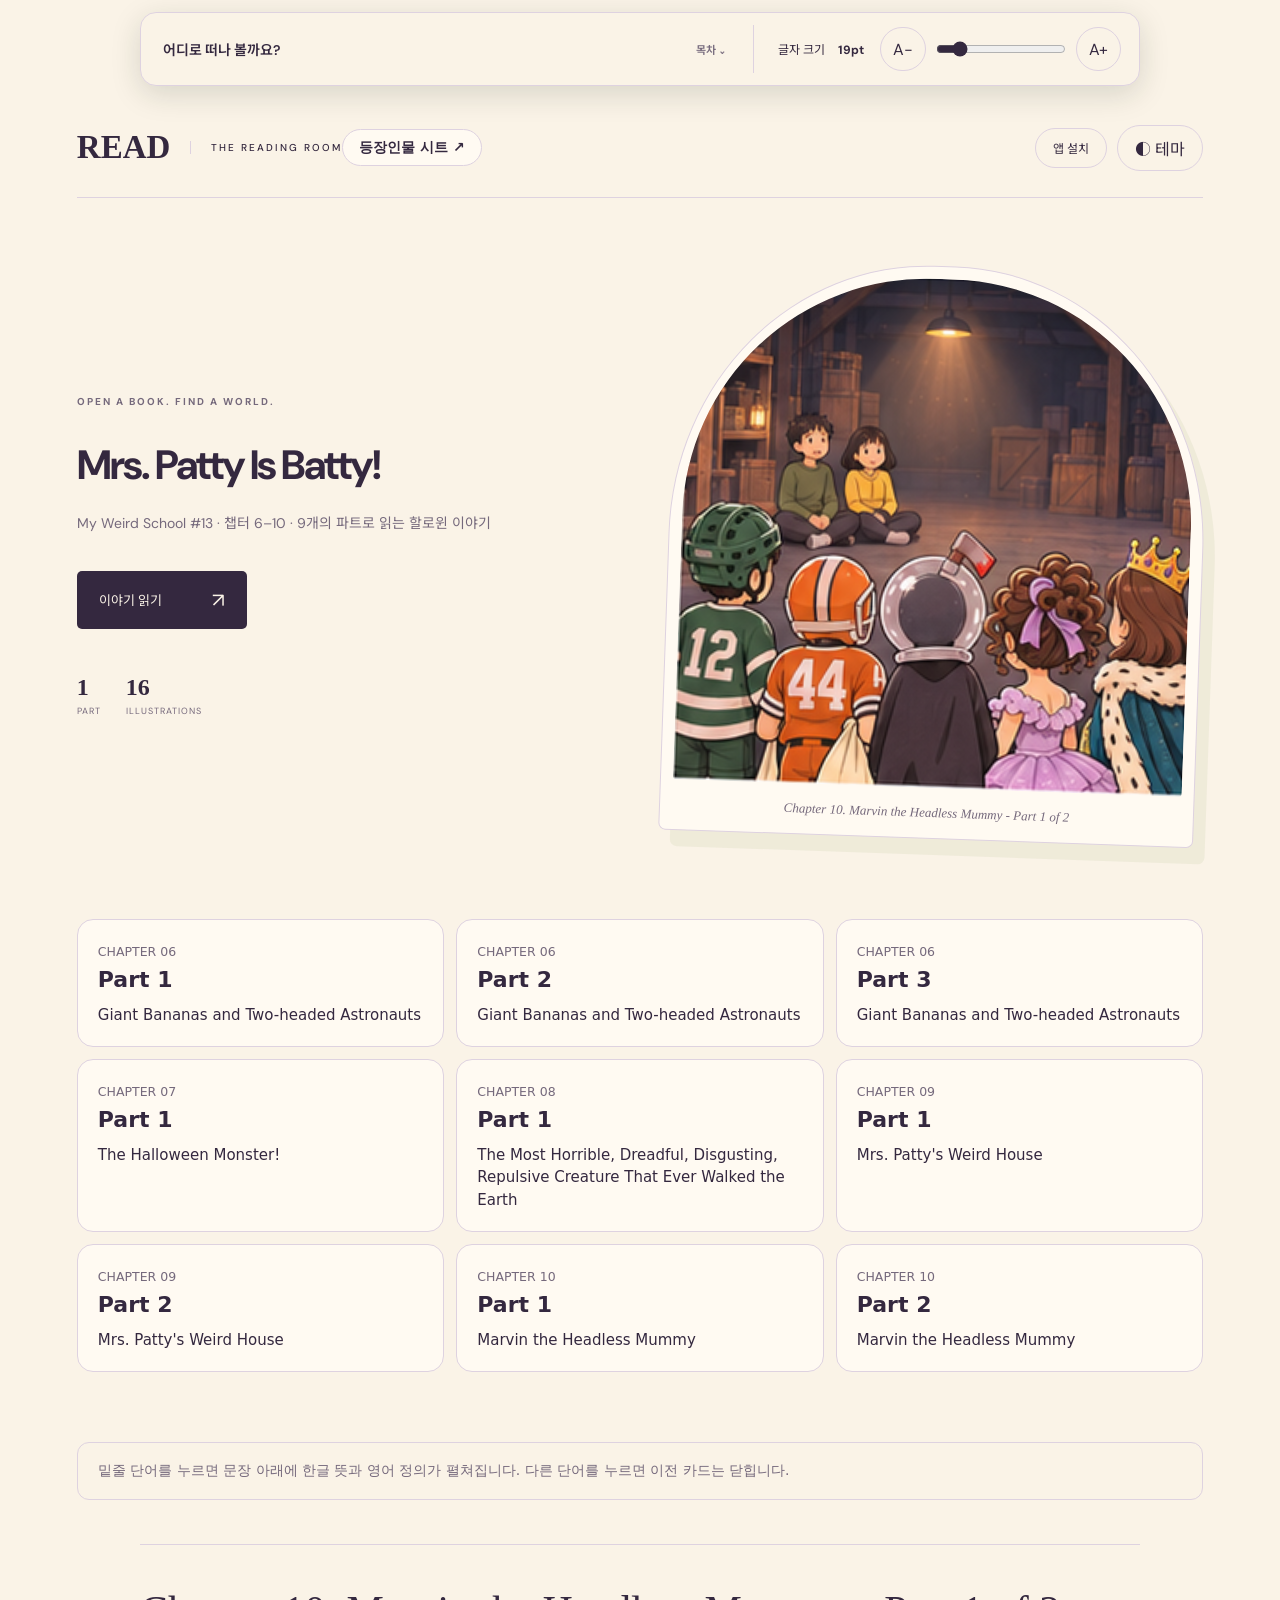
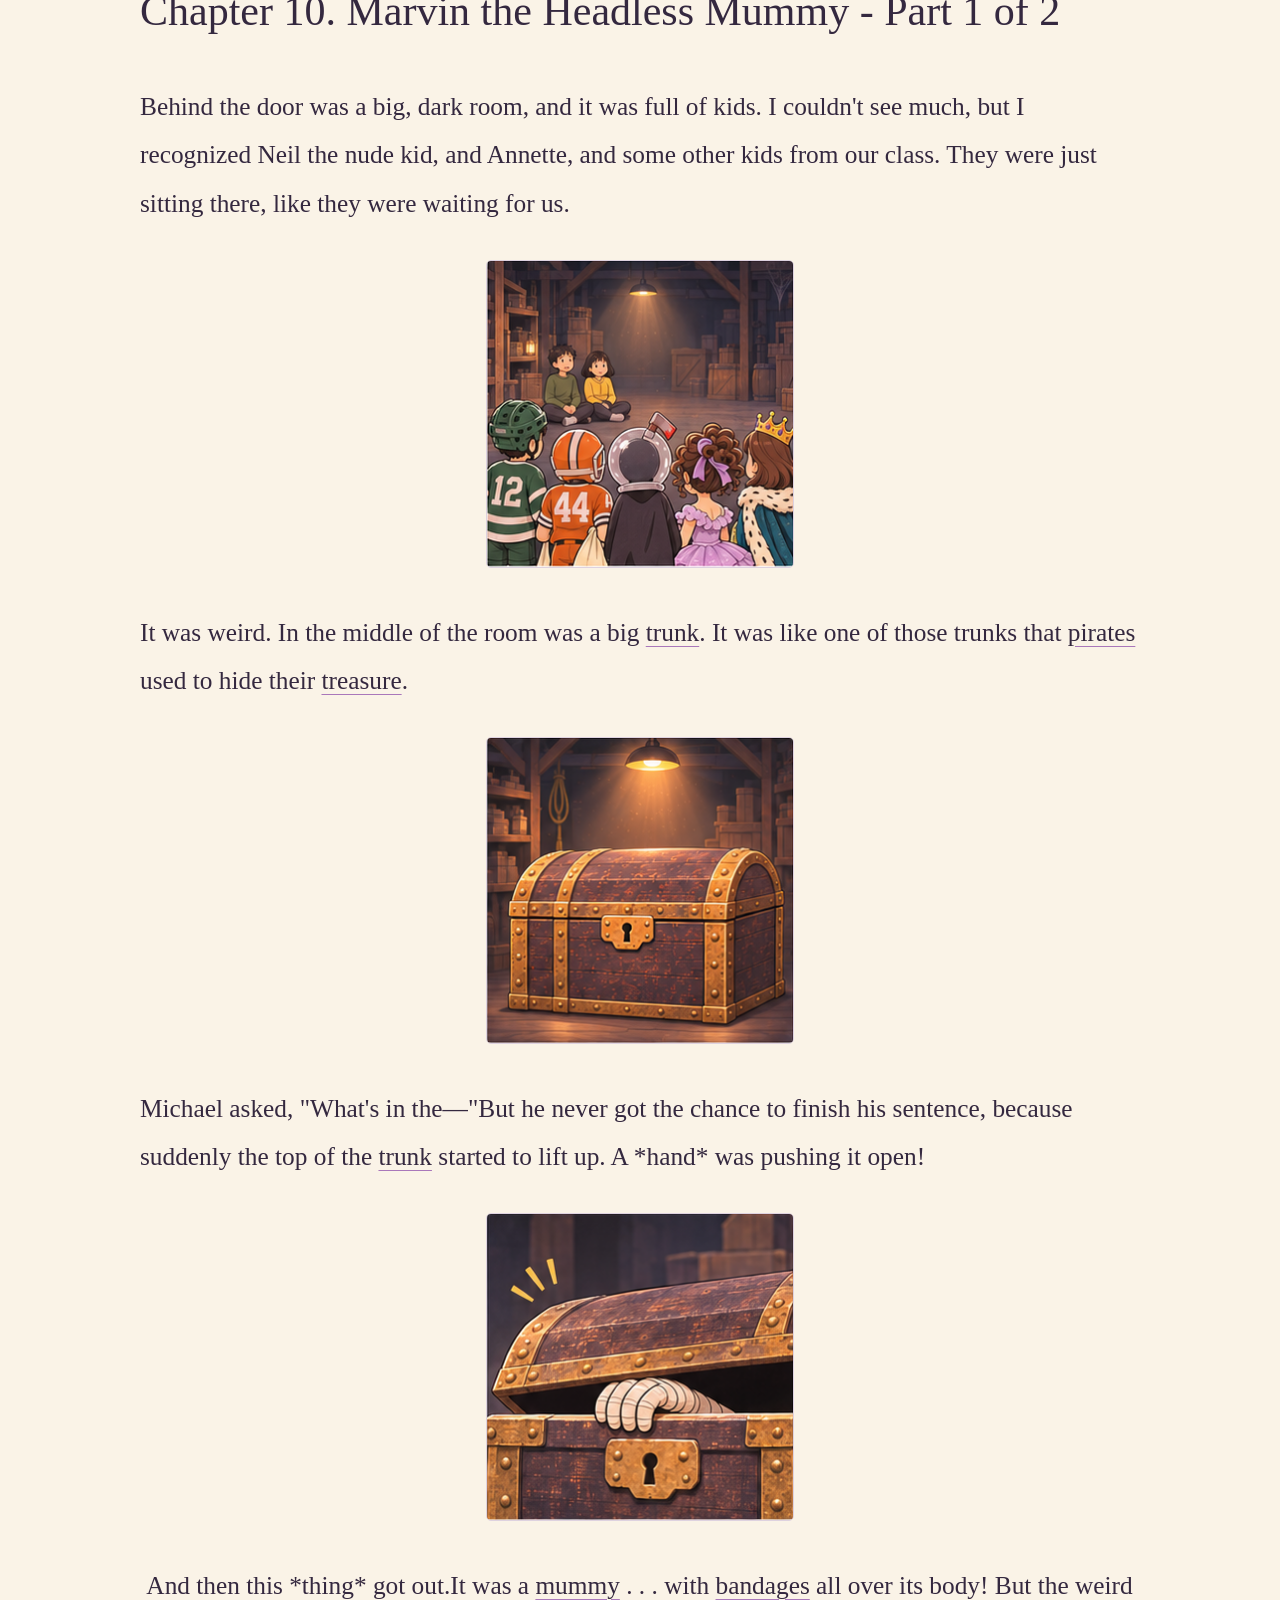
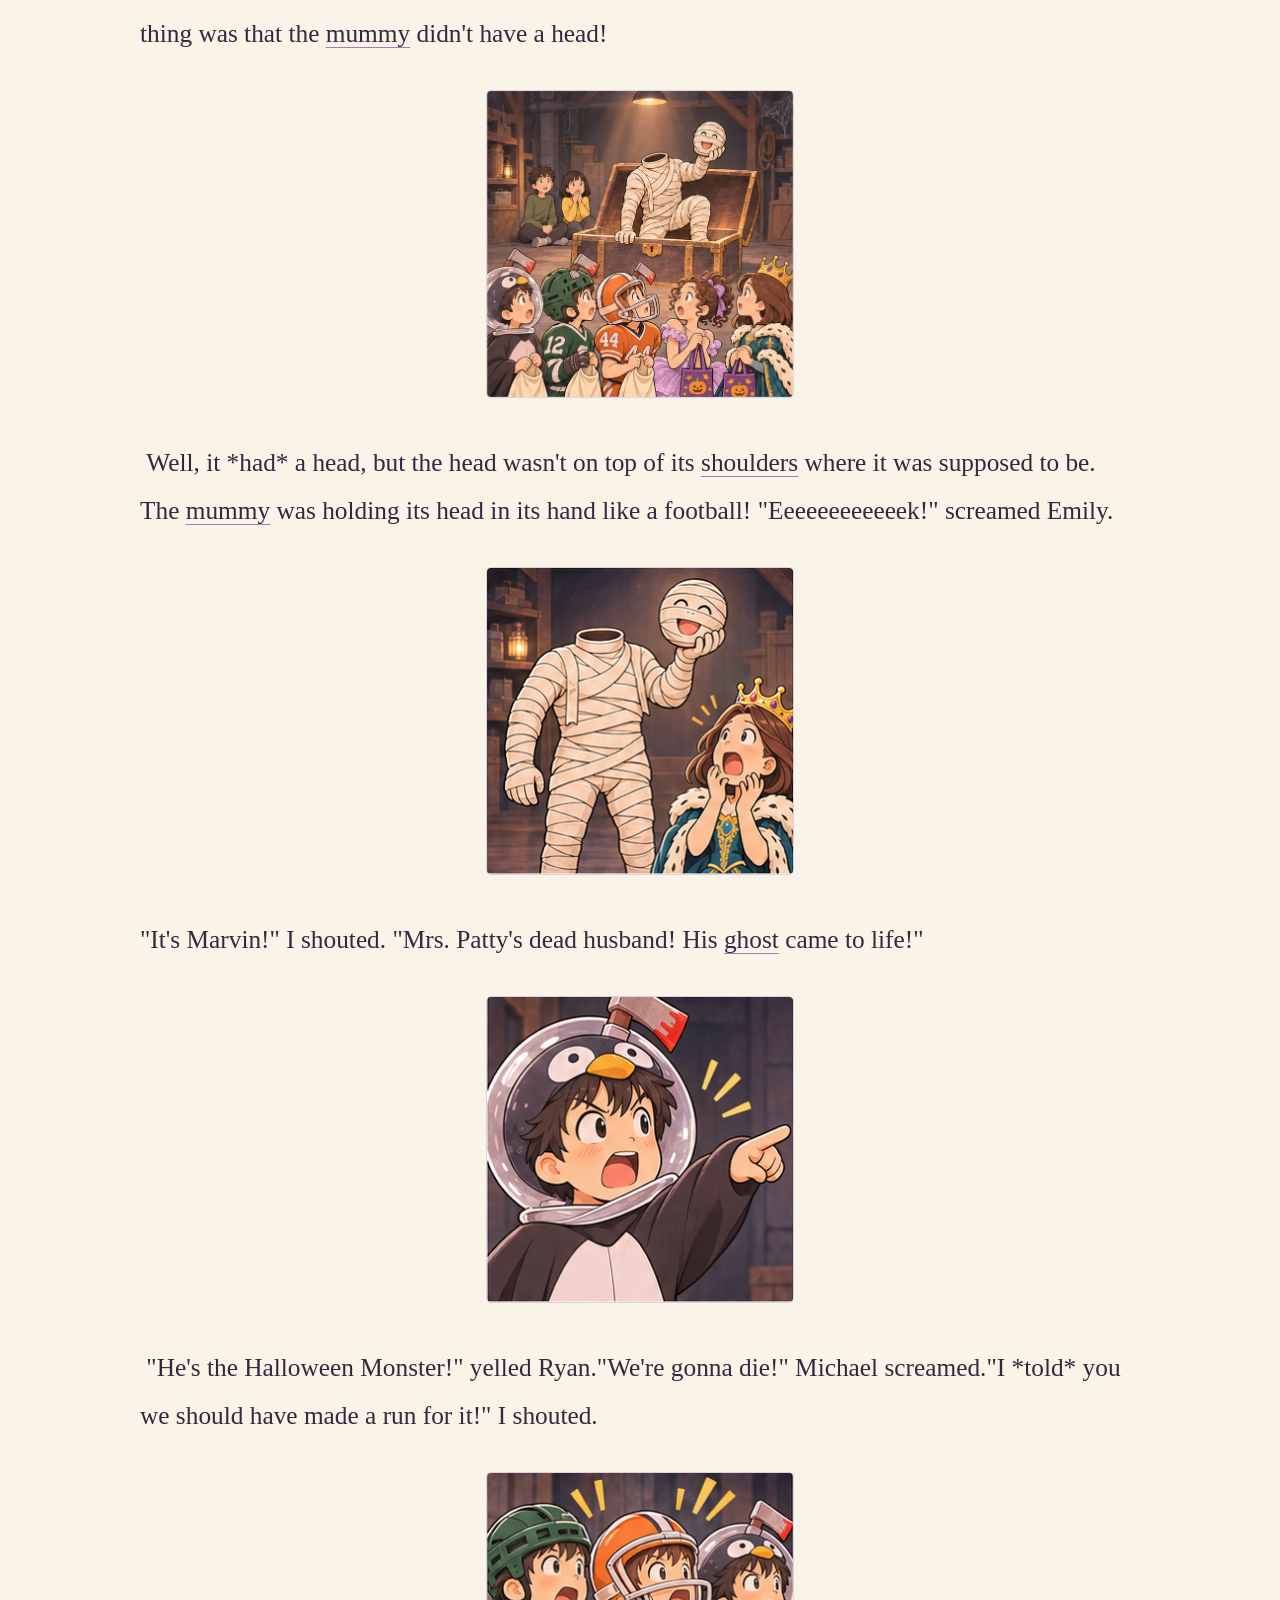
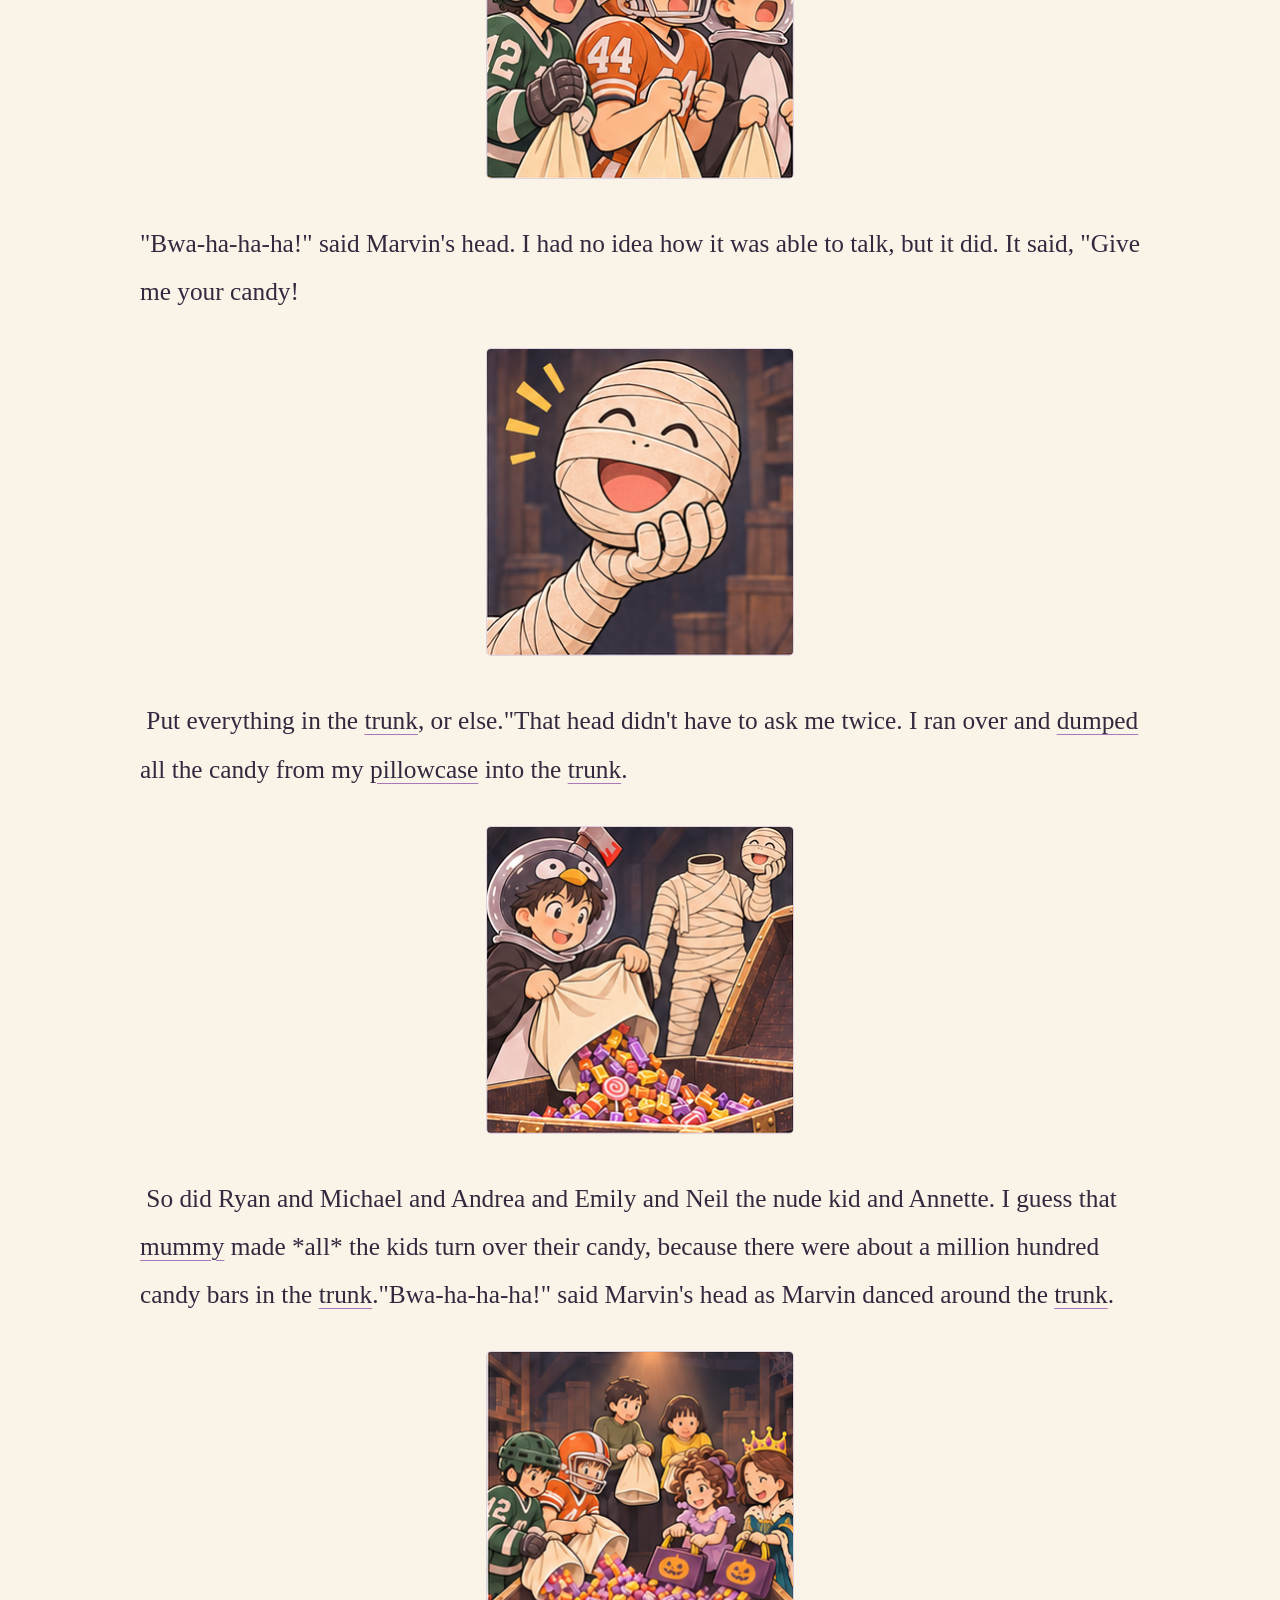
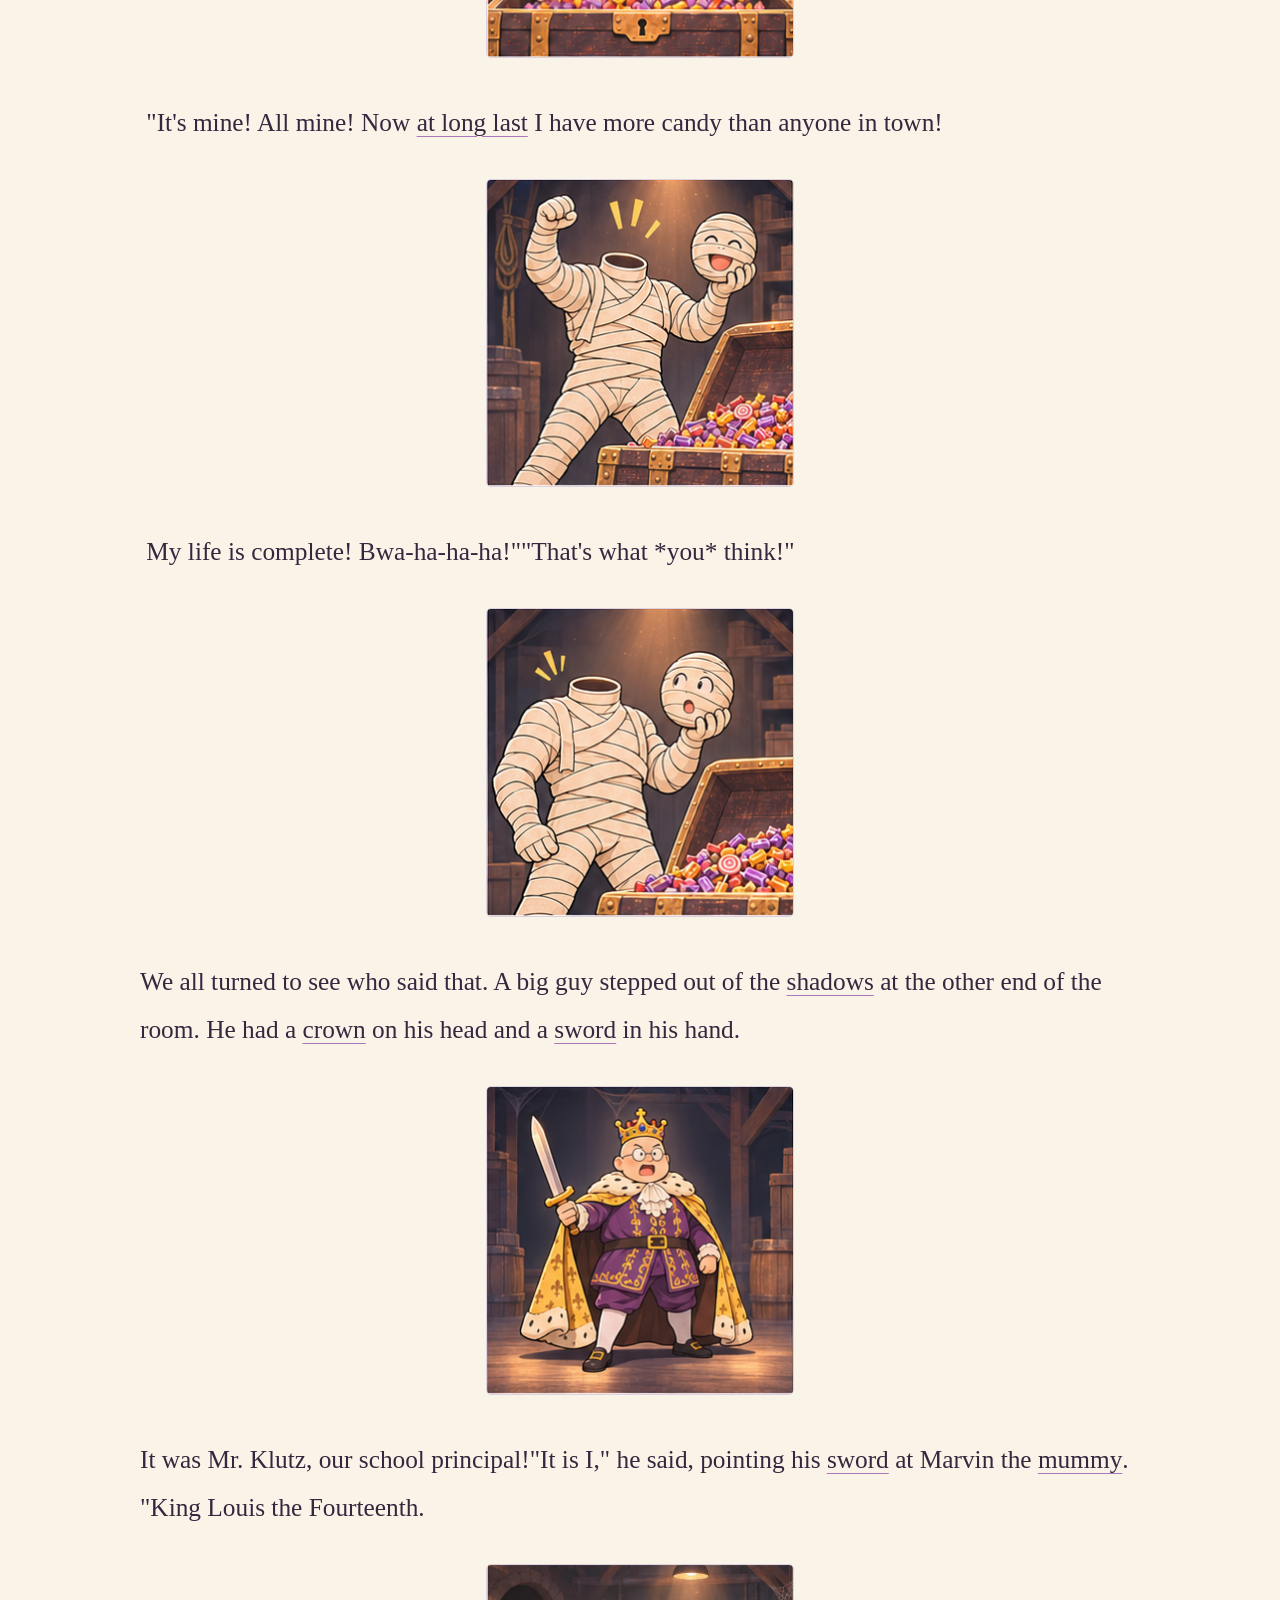
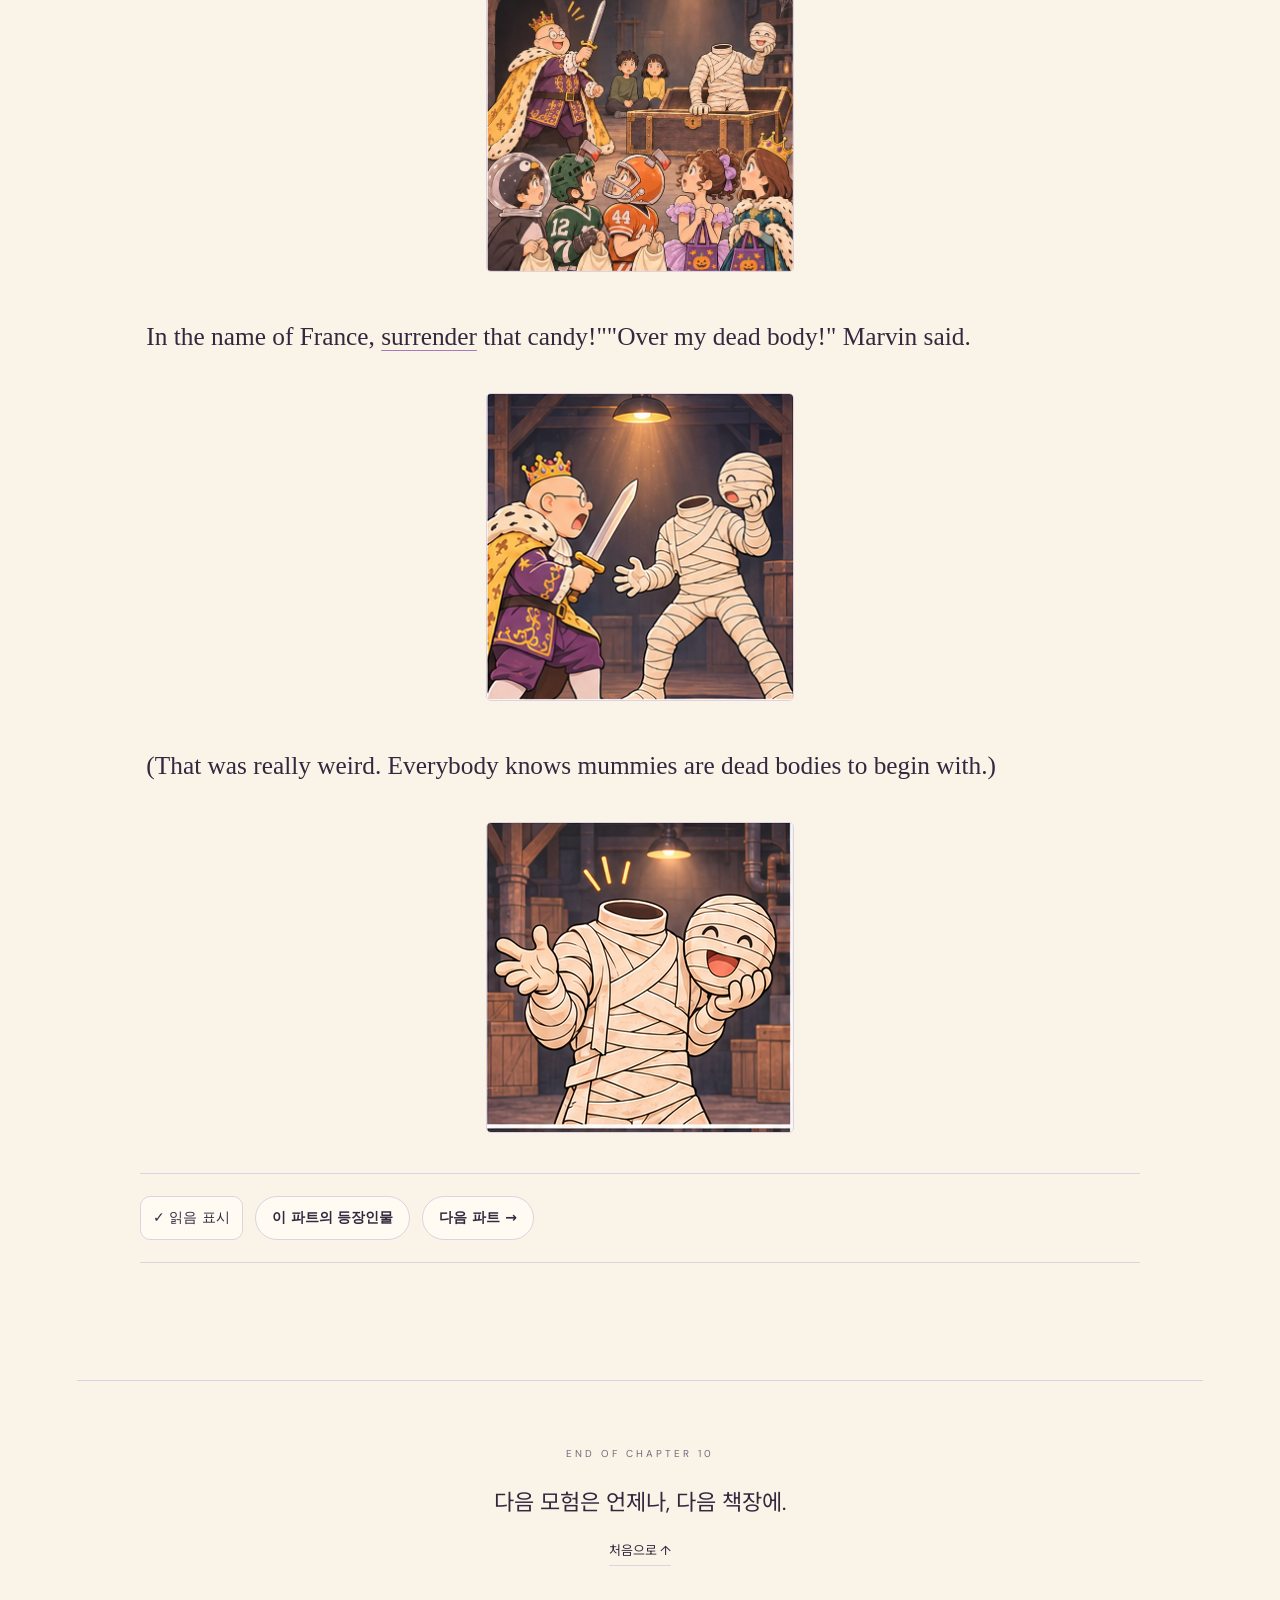
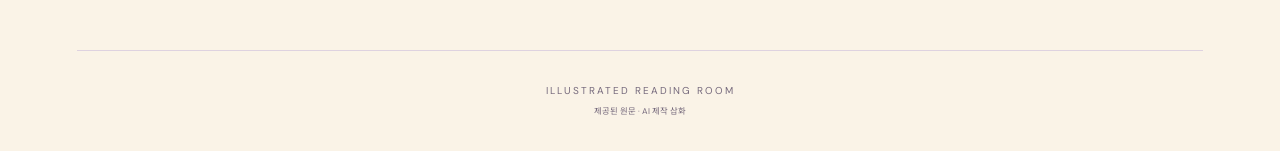
==== commit ec0af6f6: "Complete all 144 sentence illustrations and unify image display size" ====
--- a/10-1.html
+++ b/10-1.html
@@ -1,5 +1,5 @@
 <!doctype html>
-<html lang="ko" data-story-id="mws13-reading-room"><head><meta charset="utf-8"><meta name="viewport" content="width=device-width,initial-scale=1,viewport-fit=cover"><meta name="theme-color" content="#263e30"><meta name="description" content="My Weird School #13 · 챕터 6–10 · 9개의 파트로 읽는 할로윈 이야기"><title>Chapter 10. Marvin the Headless Mummy - Part 1 of 2 · MWS13</title><link rel="stylesheet" href="style.css?v=361bce582ec0"><script src="app.js?v=361bce582ec0" defer></script><script src="pwa.js?v=361bce582ec0" defer></script><link rel="manifest" href="manifest.webmanifest"><meta name="mobile-web-app-capable" content="yes"><meta name="apple-mobile-web-app-capable" content="yes"><meta name="apple-mobile-web-app-title" content="MWS13 Reader"><meta name="apple-mobile-web-app-status-bar-style" content="black-translucent"><link rel="apple-touch-icon" href="assets/app-icon-180.png"><link rel="icon" type="image/png" sizes="192x192" href="assets/app-icon-192.png"></head>
+<html lang="ko" data-story-id="mws13-reading-room"><head><meta charset="utf-8"><meta name="viewport" content="width=device-width,initial-scale=1,viewport-fit=cover"><meta name="theme-color" content="#263e30"><meta name="description" content="My Weird School #13 · 챕터 6–10 · 9개의 파트로 읽는 할로윈 이야기"><title>Chapter 10. Marvin the Headless Mummy - Part 1 of 2 · MWS13</title><link rel="stylesheet" href="style.css?v=866c1f9c6936"><script src="app.js?v=866c1f9c6936" defer></script><script src="pwa.js?v=866c1f9c6936" defer></script><link rel="manifest" href="manifest.webmanifest"><meta name="mobile-web-app-capable" content="yes"><meta name="apple-mobile-web-app-capable" content="yes"><meta name="apple-mobile-web-app-title" content="MWS13 Reader"><meta name="apple-mobile-web-app-status-bar-style" content="black-translucent"><link rel="apple-touch-icon" href="assets/app-icon-180.png"><link rel="icon" type="image/png" sizes="192x192" href="assets/app-icon-192.png"></head>
 <body><a class="skip" href="#chapter-008">본문으로 이동</a><div class="floating-reader" id="floating-reader" role="region" aria-label="독서 도구"><details class="chapter-menu" id="chapter-menu"><summary>어디로 떠나 볼까요?<span aria-hidden="true">목차 ⌄</span></summary><nav class="toc" aria-label="전체 이야기 목차"><div class="toc-book"><h3>Mrs. Patty Is Batty!</h3><div class="toc-links"><a href="6-1.html"><span>6-1</span>Chapter 6. Giant Bananas and Two-headed Astronauts</a><a href="6-2.html"><span>6-2</span>Chapter 6. Giant Bananas and Two-headed Astronauts</a><a href="6-3.html"><span>6-3</span>Chapter 6. Giant Bananas and Two-headed Astronauts</a><a href="7-1.html"><span>7-1</span>Chapter 7. The Halloween Monster!</a><a href="8-1.html"><span>8-1</span>Chapter 8. The Most Horrible, Dreadful, Disgusting, Repulsive Creature That Ever Walked the Earth</a><a href="9-1.html"><span>9-1</span>Chapter 9. Mrs. Patty&#x27;s Weird House</a><a href="9-2.html"><span>9-2</span>Chapter 9. Mrs. Patty&#x27;s Weird House</a><a href="10-1.html"><span>10-1</span>Chapter 10. Marvin the Headless Mummy</a><a href="10-2.html"><span>10-2</span>Chapter 10. Marvin the Headless Mummy</a></div></div></nav></details><div class="reading-tools"><div><label for="font-size">글자 크기 <output id="font-value" for="font-size">19pt</output></label></div><div class="size-controls"><button type="button" id="smaller" aria-label="글자 크기 줄이기">A−</button><input id="font-size" type="range" min="14" max="50" step="1" value="19" aria-label="본문 글자 크기"><button type="button" id="larger" aria-label="글자 크기 늘리기">A+</button></div></div></div>
-<div class="shell"><header class="topbar"><a class="brand" href="index.html">READ<span>THE READING ROOM</span></a><a class="library-link" href="characters.html">등장인물 시트 ↗</a><button id="install-app" type="button">앱 설치</button><button id="theme" type="button" aria-label="어두운 테마로 전환">◐ <span>테마</span></button></header><main><div class="hero"><div class="hero-copy"><span class="eyebrow">OPEN A BOOK. FIND A WORLD.</span><h1 lang="en">Mrs. Patty Is Batty!</h1><p class="hero-desc">My Weird School #13 · 챕터 6–10 · 9개의 파트로 읽는 할로윈 이야기</p><a class="start" href="#chapter-008">이야기 읽기 <span>↗</span></a><div class="stats"><span><b>1</b> PART</span><span><b>15</b> ILLUSTRATIONS</span></div></div><div class="hero-art"><img src="assets/c10p01-b001-scene.webp" width="308" height="308" loading="eager" decoding="async" alt="Behind the door was a big, dark room, and it was full of kids. I couldn&#x27;t see much, but I recognized Neil the nude kid, and Annette, and som"><span class="art-note">Chapter 10. Marvin the Headless Mummy - Part 1 of 2</span></div></div><section class="part-library" aria-label="파트별 읽기"><a class="part-card" href="6-1.html"><small>CHAPTER 06</small><strong>Part 1</strong>Giant Bananas and Two-headed Astronauts<small class="progress-label" data-part="MWS13_C06_P01"></small></a><a class="part-card" href="6-2.html"><small>CHAPTER 06</small><strong>Part 2</strong>Giant Bananas and Two-headed Astronauts<small class="progress-label" data-part="MWS13_C06_P02"></small></a><a class="part-card" href="6-3.html"><small>CHAPTER 06</small><strong>Part 3</strong>Giant Bananas and Two-headed Astronauts<small class="progress-label" data-part="MWS13_C06_P03"></small></a><a class="part-card" href="7-1.html"><small>CHAPTER 07</small><strong>Part 1</strong>The Halloween Monster!<small class="progress-label" data-part="MWS13_C07_P01"></small></a><a class="part-card" href="8-1.html"><small>CHAPTER 08</small><strong>Part 1</strong>The Most Horrible, Dreadful, Disgusting, Repulsive Creature That Ever Walked the Earth<small class="progress-label" data-part="MWS13_C08_P01"></small></a><a class="part-card" href="9-1.html"><small>CHAPTER 09</small><strong>Part 1</strong>Mrs. Patty&#x27;s Weird House<small class="progress-label" data-part="MWS13_C09_P01"></small></a><a class="part-card" href="9-2.html"><small>CHAPTER 09</small><strong>Part 2</strong>Mrs. Patty&#x27;s Weird House<small class="progress-label" data-part="MWS13_C09_P02"></small></a><a class="part-card" href="10-1.html"><small>CHAPTER 10</small><strong>Part 1</strong>Marvin the Headless Mummy<small class="progress-label" data-part="MWS13_C10_P01"></small></a><a class="part-card" href="10-2.html"><small>CHAPTER 10</small><strong>Part 2</strong>Marvin the Headless Mummy<small class="progress-label" data-part="MWS13_C10_P02"></small></a></section><p class="vocab-help">밑줄 단어를 누르면 문장 아래에 한글 뜻과 영어 정의가 펼쳐집니다. 다른 단어를 누르면 이전 카드는 닫힙니다.</p><article><section class="chapter" id="chapter-008" aria-labelledby="chapter-008-title" lang="en"><header class="chapter-head"><span>CHAPTER 08</span><h3 id="chapter-008-title">Chapter 10. Marvin the Headless Mummy - Part 1 of 2</h3></header><div class="reading-block" id="c10p01-b001" data-sentences="3"><span class="source-fragment reading-sentence" id="p0121" data-source-paragraph="p0121" data-start="0" data-end="62">Behind the door was a big, dark room, and it was full of kids.</span><span class="source-fragment reading-sentence" data-source-paragraph="p0121" data-start="62" data-end="168"> I couldn&#x27;t see much, but I recognized Neil the nude kid, and Annette, and some other kids from our class.</span><span class="source-fragment reading-sentence" data-source-paragraph="p0121" data-start="168" data-end="229"> They were just sitting there, like they were waiting for us.</span></div><figure class="dense-illustration" data-block="c10p01-b001" data-scene="c10p01-b001-scene"><a href="assets/c10p01-b001-scene.webp" target="_blank" rel="noopener" aria-label="삽화 크게 보기"><img src="assets/c10p01-b001-scene.webp" width="308" height="308" loading="lazy" decoding="async" alt="Behind the door was a big, dark room, and it was full of kids. I couldn&#x27;t see much, but I recognized Neil the nude kid, and Annette, and som"></a></figure><div class="reading-block" id="c10p01-b002" data-sentences="3"><span class="source-fragment reading-sentence" id="p0122" data-source-paragraph="p0122" data-start="0" data-end="13">It was weird.</span><span class="source-fragment reading-sentence" data-source-paragraph="p0122" data-start="13" data-end="56"> In the middle of the room was a big <button type="button" class="vocab-word" data-vocab="trunk" aria-expanded="false" aria-controls="vocab-card">trunk</button>.</span><span class="source-fragment reading-sentence" data-source-paragraph="p0122" data-start="56" data-end="130"> It was like one of those trunks that <button type="button" class="vocab-word" data-vocab="pirates" aria-expanded="false" aria-controls="vocab-card">pirates</button> used to hide their <button type="button" class="vocab-word" data-vocab="treasure" aria-expanded="false" aria-controls="vocab-card">treasure</button>.</span></div><figure class="dense-illustration" data-block="c10p01-b002" data-scene="c10p01-b002-scene"><a href="assets/c10p01-b002-scene.webp" target="_blank" rel="noopener" aria-label="삽화 크게 보기"><img src="assets/c10p01-b002-scene.webp" width="308" height="307" loading="lazy" decoding="async" alt="It was weird. In the middle of the room was a big trunk. It was like one of those trunks that pirates used to hide their treasure."></a></figure><div class="reading-block" id="c10p01-b003" data-sentences="3"><span class="source-fragment reading-sentence" id="p0123" data-source-paragraph="p0123" data-start="0" data-end="31">Michael asked, &quot;What&#x27;s in the—&quot;</span><span class="source-fragment reading-sentence" id="p0124" data-source-paragraph="p0124" data-start="0" data-end="109">But he never got the chance to finish his sentence, because suddenly the top of the <button type="button" class="vocab-word" data-vocab="trunk" aria-expanded="false" aria-controls="vocab-card">trunk</button> started to lift up.</span><span class="source-fragment reading-sentence" data-source-paragraph="p0124" data-start="109" data-end="139"> A *hand* was pushing it open!</span></div><figure class="dense-illustration" data-block="c10p01-b003" data-scene="c10p01-b003-scene"><a href="assets/c10p01-b003-scene.webp" target="_blank" rel="noopener" aria-label="삽화 크게 보기"><img src="assets/c10p01-b003-scene.webp" width="307" height="307" loading="lazy" decoding="async" alt="Michael asked, &quot;What&#x27;s in the—&quot; But he never got the chance to finish his sentence, because suddenly the top of the trunk started to lift up"></a></figure><div class="reading-block" id="c10p01-b004" data-sentences="3"><span class="source-fragment reading-sentence" data-source-paragraph="p0124" data-start="139" data-end="170"> And then this *thing* got out.</span><span class="source-fragment reading-sentence" id="p0125" data-source-paragraph="p0125" data-start="0" data-end="53">It was a <button type="button" class="vocab-word" data-vocab="mummy" aria-expanded="false" aria-controls="vocab-card">mummy</button> . . . with <button type="button" class="vocab-word" data-vocab="bandages" aria-expanded="false" aria-controls="vocab-card">bandages</button> all over its body!</span><span class="source-fragment reading-sentence" data-source-paragraph="p0125" data-start="53" data-end="112"> But the weird thing was that the <button type="button" class="vocab-word" data-vocab="mummy" aria-expanded="false" aria-controls="vocab-card">mummy</button> didn&#x27;t have a head!</span></div><figure class="dense-illustration" data-block="c10p01-b004" data-scene="ch10-sc01"><a href="assets/ch10-sc01.webp" target="_blank" rel="noopener" aria-label="삽화 크게 보기"><img src="assets/ch10-sc01.webp" width="619" height="619" loading="lazy" decoding="async" alt="An apparent headless mummy rises from the trunk holding its theatrical head."></a></figure><div class="reading-block" id="c10p01-b005" data-sentences="3"><span class="source-fragment reading-sentence" data-source-paragraph="p0125" data-start="112" data-end="208"> Well, it *had* a head, but the head wasn&#x27;t on top of its <button type="button" class="vocab-word" data-vocab="shoulders" aria-expanded="false" aria-controls="vocab-card">shoulders</button> where it was supposed to be.</span><span class="source-fragment reading-sentence" data-source-paragraph="p0125" data-start="208" data-end="268"> The <button type="button" class="vocab-word" data-vocab="mummy" aria-expanded="false" aria-controls="vocab-card">mummy</button> was holding its head in its hand like a football!</span><span class="source-fragment reading-sentence" data-source-paragraph="p0125" data-start="268" data-end="301"> &quot;Eeeeeeeeeeeek!&quot; screamed Emily.</span></div><figure class="dense-illustration" data-block="c10p01-b005" data-scene="c10p01-b005-scene"><a href="assets/c10p01-b005-scene.webp" target="_blank" rel="noopener" aria-label="삽화 크게 보기"><img src="assets/c10p01-b005-scene.webp" width="307" height="307" loading="lazy" decoding="async" alt="Well, it *had* a head, but the head wasn&#x27;t on top of its shoulders where it was supposed to be. The mummy was holding its head in its hand l"></a></figure><div class="reading-block" id="c10p01-b006" data-sentences="3"><span class="source-fragment reading-sentence" id="p0126" data-source-paragraph="p0126" data-start="0" data-end="25">&quot;It&#x27;s Marvin!&quot; I shouted.</span><span class="source-fragment reading-sentence" data-source-paragraph="p0126" data-start="25" data-end="53"> &quot;Mrs. Patty&#x27;s dead husband!</span><span class="source-fragment reading-sentence" data-source-paragraph="p0126" data-start="53" data-end="78"> His <button type="button" class="vocab-word" data-vocab="ghost" aria-expanded="false" aria-controls="vocab-card">ghost</button> came to life!&quot;</span></div><figure class="dense-illustration" data-block="c10p01-b006" data-scene="c10p01-b006-scene"><a href="assets/c10p01-b006-scene.webp" target="_blank" rel="noopener" aria-label="삽화 크게 보기"><img src="assets/c10p01-b006-scene.webp" width="308" height="307" loading="lazy" decoding="async" alt="&quot;It&#x27;s Marvin!&quot; I shouted. &quot;Mrs. Patty&#x27;s dead husband! His ghost came to life!&quot;"></a></figure><div class="reading-block" id="c10p01-b007" data-sentences="3"><span class="source-fragment reading-sentence" data-source-paragraph="p0126" data-start="78" data-end="121"> &quot;He&#x27;s the Halloween Monster!&quot; yelled Ryan.</span><span class="source-fragment reading-sentence" id="p0127" data-source-paragraph="p0127" data-start="0" data-end="36">&quot;We&#x27;re gonna die!&quot; Michael screamed.</span><span class="source-fragment reading-sentence" id="p0128" data-source-paragraph="p0128" data-start="0" data-end="59">&quot;I *told* you we should have made a run for it!&quot; I shouted.</span></div><figure class="dense-illustration" data-block="c10p01-b007" data-scene="c10p01-b007-scene"><a href="assets/c10p01-b007-scene.webp" target="_blank" rel="noopener" aria-label="삽화 크게 보기"><img src="assets/c10p01-b007-scene.webp" width="308" height="307" loading="lazy" decoding="async" alt="&quot;He&#x27;s the Halloween Monster!&quot; yelled Ryan. &quot;We&#x27;re gonna die!&quot; Michael screamed. &quot;I *told* you we should have made a run for it!&quot; I shouted."></a></figure><div class="reading-block" id="c10p01-b008" data-sentences="3"><span class="source-fragment reading-sentence" id="p0129" data-source-paragraph="p0129" data-start="0" data-end="35">&quot;Bwa-ha-ha-ha!&quot; said Marvin&#x27;s head.</span><span class="source-fragment reading-sentence" data-source-paragraph="p0129" data-start="35" data-end="86"> I had no idea how it was able to talk, but it did.</span><span class="source-fragment reading-sentence" data-source-paragraph="p0129" data-start="86" data-end="116"> It said, &quot;Give me your candy!</span></div><figure class="dense-illustration" data-block="c10p01-b008" data-scene="c10p01-b008-scene"><a href="assets/c10p01-b008-scene.webp" target="_blank" rel="noopener" aria-label="삽화 크게 보기"><img src="assets/c10p01-b008-scene.webp" width="307" height="307" loading="lazy" decoding="async" alt="&quot;Bwa-ha-ha-ha!&quot; said Marvin&#x27;s head. I had no idea how it was able to talk, but it did. It said, &quot;Give me your candy!"></a></figure><div class="reading-block" id="c10p01-b009" data-sentences="3"><span class="source-fragment reading-sentence" data-source-paragraph="p0129" data-start="116" data-end="155"> Put everything in the <button type="button" class="vocab-word" data-vocab="trunk" aria-expanded="false" aria-controls="vocab-card">trunk</button>, or else.&quot;</span><span class="source-fragment reading-sentence" id="p0130" data-source-paragraph="p0130" data-start="0" data-end="38">That head didn&#x27;t have to ask me twice.</span><span class="source-fragment reading-sentence" data-source-paragraph="p0130" data-start="38" data-end="109"> I ran over and <button type="button" class="vocab-word" data-vocab="dumped" aria-expanded="false" aria-controls="vocab-card">dumped</button> all the candy from my <button type="button" class="vocab-word" data-vocab="pillowcase" aria-expanded="false" aria-controls="vocab-card">pillowcase</button> into the <button type="button" class="vocab-word" data-vocab="trunk" aria-expanded="false" aria-controls="vocab-card">trunk</button>.</span></div><figure class="dense-illustration" data-block="c10p01-b009" data-scene="c10p01-b009-scene"><a href="assets/c10p01-b009-scene.webp" target="_blank" rel="noopener" aria-label="삽화 크게 보기"><img src="assets/c10p01-b009-scene.webp" width="307" height="307" loading="lazy" decoding="async" alt="Put everything in the trunk, or else.&quot; That head didn&#x27;t have to ask me twice. I ran over and dumped all the candy from my pillowcase into th"></a></figure><div class="reading-block" id="c10p01-b010" data-sentences="3"><span class="source-fragment reading-sentence" data-source-paragraph="p0130" data-start="109" data-end="189"> So did Ryan and Michael and Andrea and Emily and Neil the nude kid and Annette.</span><span class="source-fragment reading-sentence" data-source-paragraph="p0130" data-start="189" data-end="319"> I guess that <button type="button" class="vocab-word" data-vocab="mummy" aria-expanded="false" aria-controls="vocab-card">mummy</button> made *all* the kids turn over their candy, because there were about a million hundred candy bars in the <button type="button" class="vocab-word" data-vocab="trunk" aria-expanded="false" aria-controls="vocab-card">trunk</button>.</span><span class="source-fragment reading-sentence" id="p0131" data-source-paragraph="p0131" data-start="0" data-end="69">&quot;Bwa-ha-ha-ha!&quot; said Marvin&#x27;s head as Marvin danced around the <button type="button" class="vocab-word" data-vocab="trunk" aria-expanded="false" aria-controls="vocab-card">trunk</button>.</span></div><figure class="dense-illustration" data-block="c10p01-b010" data-scene="c10p01-b010-scene"><a href="assets/c10p01-b010-scene.webp" target="_blank" rel="noopener" aria-label="삽화 크게 보기"><img src="assets/c10p01-b010-scene.webp" width="308" height="307" loading="lazy" decoding="async" alt="So did Ryan and Michael and Andrea and Emily and Neil the nude kid and Annette. I guess that mummy made *all* the kids turn over their candy"></a></figure><div class="reading-block" id="c10p01-b011" data-sentences="3"><span class="source-fragment reading-sentence" data-source-paragraph="p0131" data-start="69" data-end="81"> &quot;It&#x27;s mine!</span><span class="source-fragment reading-sentence" data-source-paragraph="p0131" data-start="81" data-end="91"> All mine!</span><span class="source-fragment reading-sentence" data-source-paragraph="p0131" data-start="91" data-end="147"> Now <button type="button" class="vocab-word" data-vocab="at long last" aria-expanded="false" aria-controls="vocab-card">at long last</button> I have more candy than anyone in town!</span></div><figure class="dense-illustration" data-block="c10p01-b011" data-scene="c10p01-b011-scene"><a href="assets/c10p01-b011-scene.webp" target="_blank" rel="noopener" aria-label="삽화 크게 보기"><img src="assets/c10p01-b011-scene.webp" width="308" height="308" loading="lazy" decoding="async" alt="&quot;It&#x27;s mine! All mine! Now at long last I have more candy than anyone in town!"></a></figure><div class="reading-block" id="c10p01-b012" data-sentences="3"><span class="source-fragment reading-sentence" data-source-paragraph="p0131" data-start="147" data-end="168"> My life is complete!</span><span class="source-fragment reading-sentence" data-source-paragraph="p0131" data-start="168" data-end="183"> Bwa-ha-ha-ha!&quot;</span><span class="source-fragment reading-sentence" id="p0132" data-source-paragraph="p0132" data-start="0" data-end="26">&quot;That&#x27;s what *you* think!&quot;</span></div><figure class="dense-illustration" data-block="c10p01-b012" data-scene="c10p01-b012-scene"><a href="assets/c10p01-b012-scene.webp" target="_blank" rel="noopener" aria-label="삽화 크게 보기"><img src="assets/c10p01-b012-scene.webp" width="307" height="308" loading="lazy" decoding="async" alt="My life is complete! Bwa-ha-ha-ha!&quot; &quot;That&#x27;s what *you* think!&quot;"></a></figure><div class="reading-block" id="c10p01-b013" data-sentences="3"><span class="source-fragment reading-sentence" id="p0133" data-source-paragraph="p0133" data-start="0" data-end="35">We all turned to see who said that.</span><span class="source-fragment reading-sentence" data-source-paragraph="p0133" data-start="35" data-end="102"> A big guy stepped out of the <button type="button" class="vocab-word" data-vocab="shadows" aria-expanded="false" aria-controls="vocab-card">shadows</button> at the other end of the room.</span><span class="source-fragment reading-sentence" data-source-paragraph="p0133" data-start="102" data-end="154"> He had a <button type="button" class="vocab-word" data-vocab="crown" aria-expanded="false" aria-controls="vocab-card">crown</button> on his head and a <button type="button" class="vocab-word" data-vocab="sword" aria-expanded="false" aria-controls="vocab-card">sword</button> in his hand.</span></div><figure class="dense-illustration" data-block="c10p01-b013" data-scene="c10p01-b013-scene"><a href="assets/c10p01-b013-scene.webp" target="_blank" rel="noopener" aria-label="삽화 크게 보기"><img src="assets/c10p01-b013-scene.webp" width="307" height="308" loading="lazy" decoding="async" alt="We all turned to see who said that. A big guy stepped out of the shadows at the other end of the room. He had a crown on his head and a swor"></a></figure><div class="reading-block" id="c10p01-b014" data-sentences="3"><span class="source-fragment reading-sentence" id="p0134" data-source-paragraph="p0134" data-start="0" data-end="39">It was Mr. Klutz, our school principal!</span><span class="source-fragment reading-sentence" id="p0135" data-source-paragraph="p0135" data-start="0" data-end="59">&quot;It is I,&quot; he said, pointing his <button type="button" class="vocab-word" data-vocab="sword" aria-expanded="false" aria-controls="vocab-card">sword</button> at Marvin the <button type="button" class="vocab-word" data-vocab="mummy" aria-expanded="false" aria-controls="vocab-card">mummy</button>.</span><span class="source-fragment reading-sentence" data-source-paragraph="p0135" data-start="59" data-end="87"> &quot;King Louis the Fourteenth.</span></div><figure class="dense-illustration" data-block="c10p01-b014" data-scene="ch10-sc02"><a href="assets/ch10-sc02.webp" target="_blank" rel="noopener" aria-label="삽화 크게 보기"><img src="assets/ch10-sc02.webp" width="619" height="619" loading="lazy" decoding="async" alt="Mr. Klutz emerges in his king costume with crown and sword."></a></figure><div class="reading-block" id="c10p01-b015" data-sentences="2"><span class="source-fragment reading-sentence" data-source-paragraph="p0135" data-start="87" data-end="133"> In the name of France, <button type="button" class="vocab-word" data-vocab="surrender" aria-expanded="false" aria-controls="vocab-card">surrender</button> that candy!&quot;</span><span class="source-fragment reading-sentence" id="p0136" data-source-paragraph="p0136" data-start="0" data-end="33">&quot;Over my dead body!&quot; Marvin said.</span></div><figure class="dense-illustration" data-block="c10p01-b015" data-scene="c10p01-b015-scene"><a href="assets/c10p01-b015-scene.webp" target="_blank" rel="noopener" aria-label="삽화 크게 보기"><img src="assets/c10p01-b015-scene.webp" width="308" height="308" loading="lazy" decoding="async" alt="In the name of France, surrender that candy!&quot; &quot;Over my dead body!&quot; Marvin said."></a></figure><div class="reading-block" id="c10p01-b016" data-sentences="2"><span class="source-fragment reading-sentence" data-source-paragraph="p0136" data-start="33" data-end="57"> (That was really weird.</span><span class="source-fragment reading-sentence" data-source-paragraph="p0136" data-start="57" data-end="113"> Everybody knows mummies are dead bodies to begin with.)</span></div><div class="part-finish"><button class="check-read" data-complete="MWS13_C10_P01">✓ 읽음 표시</button><a class="library-link" href="characters.html?part=MWS13_C10_P01">이 파트의 등장인물</a><a class="library-link" href="10-2.html">다음 파트 →</a></div></section></article><div class="end-note"><span>END OF CHAPTER 10</span><p>다음 모험은 언제나, 다음 책장에.</p><a href="#">처음으로 ↑</a></div></main><footer>ILLUSTRATED READING ROOM<br><small>제공된 원문 · AI 제작 삽화</small></footer></div>
+<div class="shell"><header class="topbar"><a class="brand" href="index.html">READ<span>THE READING ROOM</span></a><a class="library-link" href="characters.html">등장인물 시트 ↗</a><button id="install-app" type="button">앱 설치</button><button id="theme" type="button" aria-label="어두운 테마로 전환">◐ <span>테마</span></button></header><main><div class="hero"><div class="hero-copy"><span class="eyebrow">OPEN A BOOK. FIND A WORLD.</span><h1 lang="en">Mrs. Patty Is Batty!</h1><p class="hero-desc">My Weird School #13 · 챕터 6–10 · 9개의 파트로 읽는 할로윈 이야기</p><a class="start" href="#chapter-008">이야기 읽기 <span>↗</span></a><div class="stats"><span><b>1</b> PART</span><span><b>16</b> ILLUSTRATIONS</span></div></div><div class="hero-art"><img src="assets/c10p01-b001-scene.webp" width="308" height="308" loading="eager" decoding="async" alt="Behind the door was a big, dark room, and it was full of kids. I couldn&#x27;t see much, but I recognized Neil the nude kid, and Annette, and som"><span class="art-note">Chapter 10. Marvin the Headless Mummy - Part 1 of 2</span></div></div><section class="part-library" aria-label="파트별 읽기"><a class="part-card" href="6-1.html"><small>CHAPTER 06</small><strong>Part 1</strong>Giant Bananas and Two-headed Astronauts<small class="progress-label" data-part="MWS13_C06_P01"></small></a><a class="part-card" href="6-2.html"><small>CHAPTER 06</small><strong>Part 2</strong>Giant Bananas and Two-headed Astronauts<small class="progress-label" data-part="MWS13_C06_P02"></small></a><a class="part-card" href="6-3.html"><small>CHAPTER 06</small><strong>Part 3</strong>Giant Bananas and Two-headed Astronauts<small class="progress-label" data-part="MWS13_C06_P03"></small></a><a class="part-card" href="7-1.html"><small>CHAPTER 07</small><strong>Part 1</strong>The Halloween Monster!<small class="progress-label" data-part="MWS13_C07_P01"></small></a><a class="part-card" href="8-1.html"><small>CHAPTER 08</small><strong>Part 1</strong>The Most Horrible, Dreadful, Disgusting, Repulsive Creature That Ever Walked the Earth<small class="progress-label" data-part="MWS13_C08_P01"></small></a><a class="part-card" href="9-1.html"><small>CHAPTER 09</small><strong>Part 1</strong>Mrs. Patty&#x27;s Weird House<small class="progress-label" data-part="MWS13_C09_P01"></small></a><a class="part-card" href="9-2.html"><small>CHAPTER 09</small><strong>Part 2</strong>Mrs. Patty&#x27;s Weird House<small class="progress-label" data-part="MWS13_C09_P02"></small></a><a class="part-card" href="10-1.html"><small>CHAPTER 10</small><strong>Part 1</strong>Marvin the Headless Mummy<small class="progress-label" data-part="MWS13_C10_P01"></small></a><a class="part-card" href="10-2.html"><small>CHAPTER 10</small><strong>Part 2</strong>Marvin the Headless Mummy<small class="progress-label" data-part="MWS13_C10_P02"></small></a></section><p class="vocab-help">밑줄 단어를 누르면 문장 아래에 한글 뜻과 영어 정의가 펼쳐집니다. 다른 단어를 누르면 이전 카드는 닫힙니다.</p><article><section class="chapter" id="chapter-008" aria-labelledby="chapter-008-title" lang="en"><header class="chapter-head"><span>CHAPTER 08</span><h3 id="chapter-008-title">Chapter 10. Marvin the Headless Mummy - Part 1 of 2</h3></header><div class="reading-block" id="c10p01-b001" data-sentences="3"><span class="source-fragment reading-sentence" id="p0121" data-source-paragraph="p0121" data-start="0" data-end="62">Behind the door was a big, dark room, and it was full of kids.</span><span class="source-fragment reading-sentence" data-source-paragraph="p0121" data-start="62" data-end="168"> I couldn&#x27;t see much, but I recognized Neil the nude kid, and Annette, and some other kids from our class.</span><span class="source-fragment reading-sentence" data-source-paragraph="p0121" data-start="168" data-end="229"> They were just sitting there, like they were waiting for us.</span></div><figure class="dense-illustration" data-block="c10p01-b001" data-scene="c10p01-b001-scene"><a href="assets/c10p01-b001-scene.webp" target="_blank" rel="noopener" aria-label="삽화 크게 보기"><img src="assets/c10p01-b001-scene.webp" width="308" height="308" loading="lazy" decoding="async" alt="Behind the door was a big, dark room, and it was full of kids. I couldn&#x27;t see much, but I recognized Neil the nude kid, and Annette, and som"></a></figure><div class="reading-block" id="c10p01-b002" data-sentences="3"><span class="source-fragment reading-sentence" id="p0122" data-source-paragraph="p0122" data-start="0" data-end="13">It was weird.</span><span class="source-fragment reading-sentence" data-source-paragraph="p0122" data-start="13" data-end="56"> In the middle of the room was a big <button type="button" class="vocab-word" data-vocab="trunk" aria-expanded="false" aria-controls="vocab-card">trunk</button>.</span><span class="source-fragment reading-sentence" data-source-paragraph="p0122" data-start="56" data-end="130"> It was like one of those trunks that <button type="button" class="vocab-word" data-vocab="pirates" aria-expanded="false" aria-controls="vocab-card">pirates</button> used to hide their <button type="button" class="vocab-word" data-vocab="treasure" aria-expanded="false" aria-controls="vocab-card">treasure</button>.</span></div><figure class="dense-illustration" data-block="c10p01-b002" data-scene="c10p01-b002-scene"><a href="assets/c10p01-b002-scene.webp" target="_blank" rel="noopener" aria-label="삽화 크게 보기"><img src="assets/c10p01-b002-scene.webp" width="308" height="307" loading="lazy" decoding="async" alt="It was weird. In the middle of the room was a big trunk. It was like one of those trunks that pirates used to hide their treasure."></a></figure><div class="reading-block" id="c10p01-b003" data-sentences="3"><span class="source-fragment reading-sentence" id="p0123" data-source-paragraph="p0123" data-start="0" data-end="31">Michael asked, &quot;What&#x27;s in the—&quot;</span><span class="source-fragment reading-sentence" id="p0124" data-source-paragraph="p0124" data-start="0" data-end="109">But he never got the chance to finish his sentence, because suddenly the top of the <button type="button" class="vocab-word" data-vocab="trunk" aria-expanded="false" aria-controls="vocab-card">trunk</button> started to lift up.</span><span class="source-fragment reading-sentence" data-source-paragraph="p0124" data-start="109" data-end="139"> A *hand* was pushing it open!</span></div><figure class="dense-illustration" data-block="c10p01-b003" data-scene="c10p01-b003-scene"><a href="assets/c10p01-b003-scene.webp" target="_blank" rel="noopener" aria-label="삽화 크게 보기"><img src="assets/c10p01-b003-scene.webp" width="307" height="307" loading="lazy" decoding="async" alt="Michael asked, &quot;What&#x27;s in the—&quot; But he never got the chance to finish his sentence, because suddenly the top of the trunk started to lift up"></a></figure><div class="reading-block" id="c10p01-b004" data-sentences="3"><span class="source-fragment reading-sentence" data-source-paragraph="p0124" data-start="139" data-end="170"> And then this *thing* got out.</span><span class="source-fragment reading-sentence" id="p0125" data-source-paragraph="p0125" data-start="0" data-end="53">It was a <button type="button" class="vocab-word" data-vocab="mummy" aria-expanded="false" aria-controls="vocab-card">mummy</button> . . . with <button type="button" class="vocab-word" data-vocab="bandages" aria-expanded="false" aria-controls="vocab-card">bandages</button> all over its body!</span><span class="source-fragment reading-sentence" data-source-paragraph="p0125" data-start="53" data-end="112"> But the weird thing was that the <button type="button" class="vocab-word" data-vocab="mummy" aria-expanded="false" aria-controls="vocab-card">mummy</button> didn&#x27;t have a head!</span></div><figure class="dense-illustration" data-block="c10p01-b004" data-scene="ch10-sc01"><a href="assets/ch10-sc01.webp" target="_blank" rel="noopener" aria-label="삽화 크게 보기"><img src="assets/ch10-sc01.webp" width="619" height="619" loading="lazy" decoding="async" alt="An apparent headless mummy rises from the trunk holding its theatrical head."></a></figure><div class="reading-block" id="c10p01-b005" data-sentences="3"><span class="source-fragment reading-sentence" data-source-paragraph="p0125" data-start="112" data-end="208"> Well, it *had* a head, but the head wasn&#x27;t on top of its <button type="button" class="vocab-word" data-vocab="shoulders" aria-expanded="false" aria-controls="vocab-card">shoulders</button> where it was supposed to be.</span><span class="source-fragment reading-sentence" data-source-paragraph="p0125" data-start="208" data-end="268"> The <button type="button" class="vocab-word" data-vocab="mummy" aria-expanded="false" aria-controls="vocab-card">mummy</button> was holding its head in its hand like a football!</span><span class="source-fragment reading-sentence" data-source-paragraph="p0125" data-start="268" data-end="301"> &quot;Eeeeeeeeeeeek!&quot; screamed Emily.</span></div><figure class="dense-illustration" data-block="c10p01-b005" data-scene="c10p01-b005-scene"><a href="assets/c10p01-b005-scene.webp" target="_blank" rel="noopener" aria-label="삽화 크게 보기"><img src="assets/c10p01-b005-scene.webp" width="307" height="307" loading="lazy" decoding="async" alt="Well, it *had* a head, but the head wasn&#x27;t on top of its shoulders where it was supposed to be. The mummy was holding its head in its hand l"></a></figure><div class="reading-block" id="c10p01-b006" data-sentences="3"><span class="source-fragment reading-sentence" id="p0126" data-source-paragraph="p0126" data-start="0" data-end="25">&quot;It&#x27;s Marvin!&quot; I shouted.</span><span class="source-fragment reading-sentence" data-source-paragraph="p0126" data-start="25" data-end="53"> &quot;Mrs. Patty&#x27;s dead husband!</span><span class="source-fragment reading-sentence" data-source-paragraph="p0126" data-start="53" data-end="78"> His <button type="button" class="vocab-word" data-vocab="ghost" aria-expanded="false" aria-controls="vocab-card">ghost</button> came to life!&quot;</span></div><figure class="dense-illustration" data-block="c10p01-b006" data-scene="c10p01-b006-scene"><a href="assets/c10p01-b006-scene.webp" target="_blank" rel="noopener" aria-label="삽화 크게 보기"><img src="assets/c10p01-b006-scene.webp" width="308" height="307" loading="lazy" decoding="async" alt="&quot;It&#x27;s Marvin!&quot; I shouted. &quot;Mrs. Patty&#x27;s dead husband! His ghost came to life!&quot;"></a></figure><div class="reading-block" id="c10p01-b007" data-sentences="3"><span class="source-fragment reading-sentence" data-source-paragraph="p0126" data-start="78" data-end="121"> &quot;He&#x27;s the Halloween Monster!&quot; yelled Ryan.</span><span class="source-fragment reading-sentence" id="p0127" data-source-paragraph="p0127" data-start="0" data-end="36">&quot;We&#x27;re gonna die!&quot; Michael screamed.</span><span class="source-fragment reading-sentence" id="p0128" data-source-paragraph="p0128" data-start="0" data-end="59">&quot;I *told* you we should have made a run for it!&quot; I shouted.</span></div><figure class="dense-illustration" data-block="c10p01-b007" data-scene="c10p01-b007-scene"><a href="assets/c10p01-b007-scene.webp" target="_blank" rel="noopener" aria-label="삽화 크게 보기"><img src="assets/c10p01-b007-scene.webp" width="308" height="307" loading="lazy" decoding="async" alt="&quot;He&#x27;s the Halloween Monster!&quot; yelled Ryan. &quot;We&#x27;re gonna die!&quot; Michael screamed. &quot;I *told* you we should have made a run for it!&quot; I shouted."></a></figure><div class="reading-block" id="c10p01-b008" data-sentences="3"><span class="source-fragment reading-sentence" id="p0129" data-source-paragraph="p0129" data-start="0" data-end="35">&quot;Bwa-ha-ha-ha!&quot; said Marvin&#x27;s head.</span><span class="source-fragment reading-sentence" data-source-paragraph="p0129" data-start="35" data-end="86"> I had no idea how it was able to talk, but it did.</span><span class="source-fragment reading-sentence" data-source-paragraph="p0129" data-start="86" data-end="116"> It said, &quot;Give me your candy!</span></div><figure class="dense-illustration" data-block="c10p01-b008" data-scene="c10p01-b008-scene"><a href="assets/c10p01-b008-scene.webp" target="_blank" rel="noopener" aria-label="삽화 크게 보기"><img src="assets/c10p01-b008-scene.webp" width="307" height="307" loading="lazy" decoding="async" alt="&quot;Bwa-ha-ha-ha!&quot; said Marvin&#x27;s head. I had no idea how it was able to talk, but it did. It said, &quot;Give me your candy!"></a></figure><div class="reading-block" id="c10p01-b009" data-sentences="3"><span class="source-fragment reading-sentence" data-source-paragraph="p0129" data-start="116" data-end="155"> Put everything in the <button type="button" class="vocab-word" data-vocab="trunk" aria-expanded="false" aria-controls="vocab-card">trunk</button>, or else.&quot;</span><span class="source-fragment reading-sentence" id="p0130" data-source-paragraph="p0130" data-start="0" data-end="38">That head didn&#x27;t have to ask me twice.</span><span class="source-fragment reading-sentence" data-source-paragraph="p0130" data-start="38" data-end="109"> I ran over and <button type="button" class="vocab-word" data-vocab="dumped" aria-expanded="false" aria-controls="vocab-card">dumped</button> all the candy from my <button type="button" class="vocab-word" data-vocab="pillowcase" aria-expanded="false" aria-controls="vocab-card">pillowcase</button> into the <button type="button" class="vocab-word" data-vocab="trunk" aria-expanded="false" aria-controls="vocab-card">trunk</button>.</span></div><figure class="dense-illustration" data-block="c10p01-b009" data-scene="c10p01-b009-scene"><a href="assets/c10p01-b009-scene.webp" target="_blank" rel="noopener" aria-label="삽화 크게 보기"><img src="assets/c10p01-b009-scene.webp" width="307" height="307" loading="lazy" decoding="async" alt="Put everything in the trunk, or else.&quot; That head didn&#x27;t have to ask me twice. I ran over and dumped all the candy from my pillowcase into th"></a></figure><div class="reading-block" id="c10p01-b010" data-sentences="3"><span class="source-fragment reading-sentence" data-source-paragraph="p0130" data-start="109" data-end="189"> So did Ryan and Michael and Andrea and Emily and Neil the nude kid and Annette.</span><span class="source-fragment reading-sentence" data-source-paragraph="p0130" data-start="189" data-end="319"> I guess that <button type="button" class="vocab-word" data-vocab="mummy" aria-expanded="false" aria-controls="vocab-card">mummy</button> made *all* the kids turn over their candy, because there were about a million hundred candy bars in the <button type="button" class="vocab-word" data-vocab="trunk" aria-expanded="false" aria-controls="vocab-card">trunk</button>.</span><span class="source-fragment reading-sentence" id="p0131" data-source-paragraph="p0131" data-start="0" data-end="69">&quot;Bwa-ha-ha-ha!&quot; said Marvin&#x27;s head as Marvin danced around the <button type="button" class="vocab-word" data-vocab="trunk" aria-expanded="false" aria-controls="vocab-card">trunk</button>.</span></div><figure class="dense-illustration" data-block="c10p01-b010" data-scene="c10p01-b010-scene"><a href="assets/c10p01-b010-scene.webp" target="_blank" rel="noopener" aria-label="삽화 크게 보기"><img src="assets/c10p01-b010-scene.webp" width="308" height="307" loading="lazy" decoding="async" alt="So did Ryan and Michael and Andrea and Emily and Neil the nude kid and Annette. I guess that mummy made *all* the kids turn over their candy"></a></figure><div class="reading-block" id="c10p01-b011" data-sentences="3"><span class="source-fragment reading-sentence" data-source-paragraph="p0131" data-start="69" data-end="81"> &quot;It&#x27;s mine!</span><span class="source-fragment reading-sentence" data-source-paragraph="p0131" data-start="81" data-end="91"> All mine!</span><span class="source-fragment reading-sentence" data-source-paragraph="p0131" data-start="91" data-end="147"> Now <button type="button" class="vocab-word" data-vocab="at long last" aria-expanded="false" aria-controls="vocab-card">at long last</button> I have more candy than anyone in town!</span></div><figure class="dense-illustration" data-block="c10p01-b011" data-scene="c10p01-b011-scene"><a href="assets/c10p01-b011-scene.webp" target="_blank" rel="noopener" aria-label="삽화 크게 보기"><img src="assets/c10p01-b011-scene.webp" width="308" height="308" loading="lazy" decoding="async" alt="&quot;It&#x27;s mine! All mine! Now at long last I have more candy than anyone in town!"></a></figure><div class="reading-block" id="c10p01-b012" data-sentences="3"><span class="source-fragment reading-sentence" data-source-paragraph="p0131" data-start="147" data-end="168"> My life is complete!</span><span class="source-fragment reading-sentence" data-source-paragraph="p0131" data-start="168" data-end="183"> Bwa-ha-ha-ha!&quot;</span><span class="source-fragment reading-sentence" id="p0132" data-source-paragraph="p0132" data-start="0" data-end="26">&quot;That&#x27;s what *you* think!&quot;</span></div><figure class="dense-illustration" data-block="c10p01-b012" data-scene="c10p01-b012-scene"><a href="assets/c10p01-b012-scene.webp" target="_blank" rel="noopener" aria-label="삽화 크게 보기"><img src="assets/c10p01-b012-scene.webp" width="307" height="308" loading="lazy" decoding="async" alt="My life is complete! Bwa-ha-ha-ha!&quot; &quot;That&#x27;s what *you* think!&quot;"></a></figure><div class="reading-block" id="c10p01-b013" data-sentences="3"><span class="source-fragment reading-sentence" id="p0133" data-source-paragraph="p0133" data-start="0" data-end="35">We all turned to see who said that.</span><span class="source-fragment reading-sentence" data-source-paragraph="p0133" data-start="35" data-end="102"> A big guy stepped out of the <button type="button" class="vocab-word" data-vocab="shadows" aria-expanded="false" aria-controls="vocab-card">shadows</button> at the other end of the room.</span><span class="source-fragment reading-sentence" data-source-paragraph="p0133" data-start="102" data-end="154"> He had a <button type="button" class="vocab-word" data-vocab="crown" aria-expanded="false" aria-controls="vocab-card">crown</button> on his head and a <button type="button" class="vocab-word" data-vocab="sword" aria-expanded="false" aria-controls="vocab-card">sword</button> in his hand.</span></div><figure class="dense-illustration" data-block="c10p01-b013" data-scene="c10p01-b013-scene"><a href="assets/c10p01-b013-scene.webp" target="_blank" rel="noopener" aria-label="삽화 크게 보기"><img src="assets/c10p01-b013-scene.webp" width="307" height="308" loading="lazy" decoding="async" alt="We all turned to see who said that. A big guy stepped out of the shadows at the other end of the room. He had a crown on his head and a swor"></a></figure><div class="reading-block" id="c10p01-b014" data-sentences="3"><span class="source-fragment reading-sentence" id="p0134" data-source-paragraph="p0134" data-start="0" data-end="39">It was Mr. Klutz, our school principal!</span><span class="source-fragment reading-sentence" id="p0135" data-source-paragraph="p0135" data-start="0" data-end="59">&quot;It is I,&quot; he said, pointing his <button type="button" class="vocab-word" data-vocab="sword" aria-expanded="false" aria-controls="vocab-card">sword</button> at Marvin the <button type="button" class="vocab-word" data-vocab="mummy" aria-expanded="false" aria-controls="vocab-card">mummy</button>.</span><span class="source-fragment reading-sentence" data-source-paragraph="p0135" data-start="59" data-end="87"> &quot;King Louis the Fourteenth.</span></div><figure class="dense-illustration" data-block="c10p01-b014" data-scene="ch10-sc02"><a href="assets/ch10-sc02.webp" target="_blank" rel="noopener" aria-label="삽화 크게 보기"><img src="assets/ch10-sc02.webp" width="619" height="619" loading="lazy" decoding="async" alt="Mr. Klutz emerges in his king costume with crown and sword."></a></figure><div class="reading-block" id="c10p01-b015" data-sentences="2"><span class="source-fragment reading-sentence" data-source-paragraph="p0135" data-start="87" data-end="133"> In the name of France, <button type="button" class="vocab-word" data-vocab="surrender" aria-expanded="false" aria-controls="vocab-card">surrender</button> that candy!&quot;</span><span class="source-fragment reading-sentence" id="p0136" data-source-paragraph="p0136" data-start="0" data-end="33">&quot;Over my dead body!&quot; Marvin said.</span></div><figure class="dense-illustration" data-block="c10p01-b015" data-scene="c10p01-b015-scene"><a href="assets/c10p01-b015-scene.webp" target="_blank" rel="noopener" aria-label="삽화 크게 보기"><img src="assets/c10p01-b015-scene.webp" width="308" height="308" loading="lazy" decoding="async" alt="In the name of France, surrender that candy!&quot; &quot;Over my dead body!&quot; Marvin said."></a></figure><div class="reading-block" id="c10p01-b016" data-sentences="2"><span class="source-fragment reading-sentence" data-source-paragraph="p0136" data-start="33" data-end="57"> (That was really weird.</span><span class="source-fragment reading-sentence" data-source-paragraph="p0136" data-start="57" data-end="113"> Everybody knows mummies are dead bodies to begin with.)</span></div><figure class="dense-illustration" data-block="c10p01-b016" data-scene="c10p01-b016-scene"><a href="assets/c10p01-b016-scene.webp" target="_blank" rel="noopener" aria-label="삽화 크게 보기"><img src="assets/c10p01-b016-scene.webp" width="306" height="309" loading="lazy" decoding="async" alt="(That was really weird. Everybody knows mummies are dead bodies to begin with.)"></a></figure><div class="part-finish"><button class="check-read" data-complete="MWS13_C10_P01">✓ 읽음 표시</button><a class="library-link" href="characters.html?part=MWS13_C10_P01">이 파트의 등장인물</a><a class="library-link" href="10-2.html">다음 파트 →</a></div></section></article><div class="end-note"><span>END OF CHAPTER 10</span><p>다음 모험은 언제나, 다음 책장에.</p><a href="#">처음으로 ↑</a></div></main><footer>ILLUSTRATED READING ROOM<br><small>제공된 원문 · AI 제작 삽화</small></footer></div>
 <dialog id="install-help" aria-labelledby="install-title"><h2 id="install-title">내 독서 앱으로 설치하기</h2><p id="install-instructions"></p><p class="install-note">설치 후 홈 화면이나 바탕 화면의 앱 아이콘을 눌러 열어 주세요.</p><div class="install-buttons"><button type="button" id="read-fullscreen" hidden>전체화면으로 읽기</button><form method="dialog"><button>닫기</button></form></div></dialog><script src="vocabulary.js" defer></script><script src="parts.js" defer></script></body></html>
--- a/style.css
+++ b/style.css
@@ -130,4 +130,6 @@
 .vocab-word{font:inherit;color:inherit;background:none;border:0;border-radius:0;padding:0;margin:0;text-decoration:underline;text-decoration-color:#a977ba;text-decoration-thickness:1px;text-underline-offset:.2em;cursor:pointer;display:inline}.vocab-word:hover,.vocab-word.selected{color:var(--accent);text-decoration-thickness:2px}.vocab-word:focus-visible{outline:2px solid var(--accent);outline-offset:3px}.vocab-card{display:block;position:relative;white-space:normal;border:1px solid var(--line);border-left:4px solid #9773ab;border-radius:12px;background:var(--card);padding:20px 22px;margin:18px 0 22px;box-shadow:0 8px 24px #3820420b;font:16px/1.6 system-ui;text-indent:0;animation:card-in .16s ease-out}.vocab-card[hidden]{display:none}.vocab-card strong{display:block;font-size:20px;padding-right:65px;color:var(--ink)}.vocab-ko{display:block;margin:7px 0;font-weight:650;color:var(--accent)}.vocab-definition{display:block;color:var(--muted)}.vocab-close{position:absolute;right:14px;top:15px;background:transparent;border:0;color:var(--muted);font:13px system-ui;cursor:pointer;padding:6px}.reading-sentence{white-space:pre-line}@keyframes card-in{from{opacity:0;transform:translateY(-5px)}to{opacity:1;transform:translateY(0)}}@media(prefers-reduced-motion:reduce){.vocab-card{animation:none}}
 .vocab-word{white-space:normal;overflow-wrap:anywhere;text-align:inherit;max-width:100%}.reading-block,.vocab-card{overflow-wrap:anywhere}
 
+article figure{width:308px;max-width:100%;margin-left:auto;margin-right:auto}article figure img,.dense-illustration img{display:block;width:308px!important;max-width:100%;height:auto!important;margin-inline:auto}
+
 .reading-block{font:var(--reading)/1.9 Georgia,serif;color:var(--ink);margin:1.3em 0;white-space:pre-line}.source-fragment{white-space:pre-wrap}.dense-illustration img{width:auto;max-width:100%;height:auto;display:block;margin:auto}.dense-illustration{margin:1.5em auto 2.5em;max-width:760px}.vocab-help{font:14px/1.7 system-ui;color:var(--muted);padding:16px 20px;border:1px solid var(--line);border-radius:12px}
